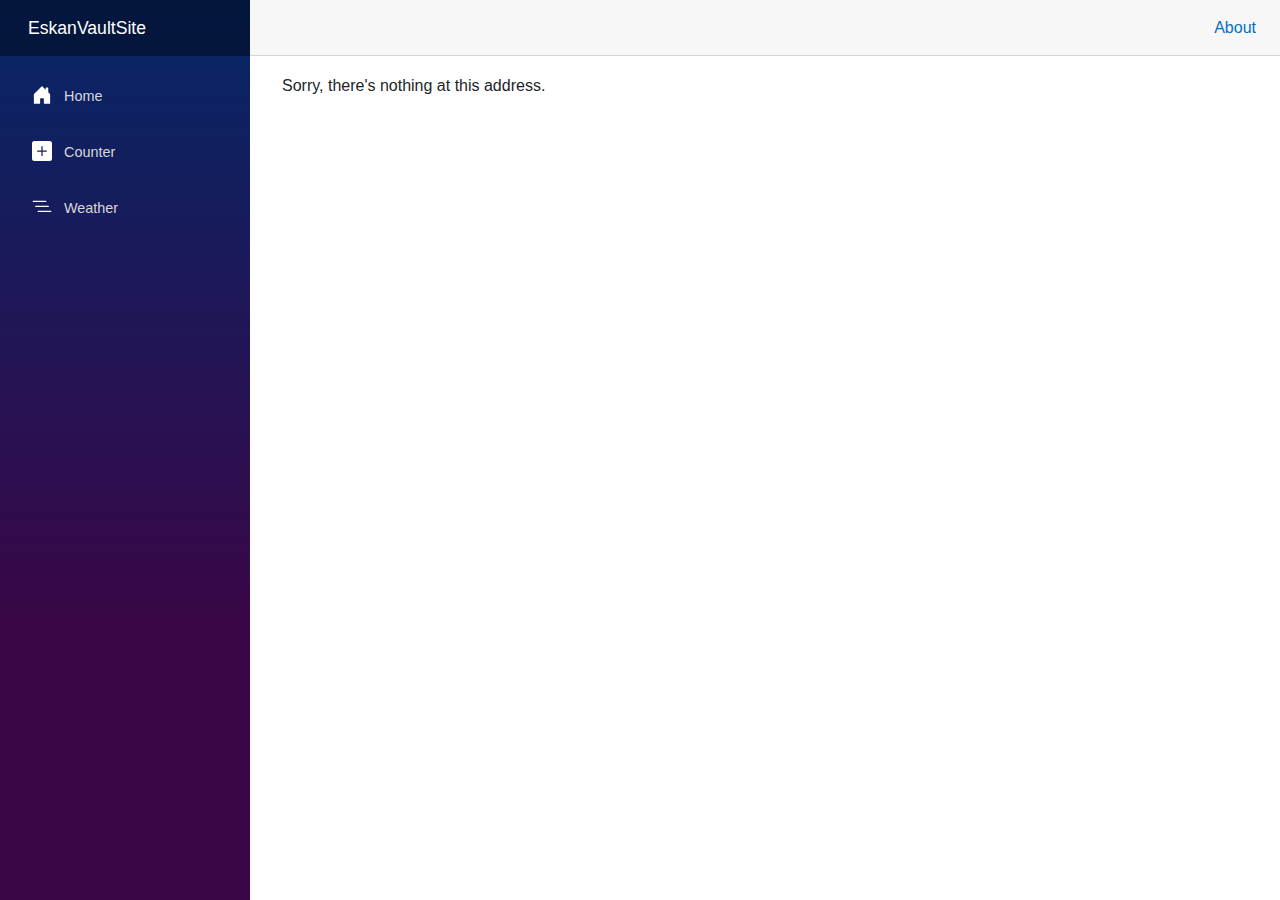
==== index.html @ ffdc4116 "publish" ====
<!DOCTYPE html>
<html lang="en">

<head>
    <meta charset="utf-8" />
    <meta name="viewport" content="width=device-width, initial-scale=1.0" />
    <title>EskanVaultSite</title>
    <base href="/" />
    <link rel="stylesheet" href="css/bootstrap/bootstrap.min.css" />
    <link rel="stylesheet" href="css/app.css" />
    <link rel="icon" type="image/png" href="favicon.png" />
    <link href="EskanVaultSite.styles.css" rel="stylesheet" />
</head>

<body>
    <div id="app">
        <svg class="loading-progress">
            <circle r="40%" cx="50%" cy="50%" />
            <circle r="40%" cx="50%" cy="50%" />
        </svg>
        <div class="loading-progress-text"></div>
    </div>

    <div id="blazor-error-ui">
        An unhandled error has occurred.
        <a href="" class="reload">Reload</a>
        <a class="dismiss">🗙</a>
    </div>
    <script src="_framework/blazor.webassembly.js"></script>
</body>

</html>
---- css/app.css ----
html, body {
    font-family: 'Helvetica Neue', Helvetica, Arial, sans-serif;
}

h1:focus {
    outline: none;
}

a, .btn-link {
    color: #0071c1;
}

.btn-primary {
    color: #fff;
    background-color: #1b6ec2;
    border-color: #1861ac;
}

.btn:focus, .btn:active:focus, .btn-link.nav-link:focus, .form-control:focus, .form-check-input:focus {
  box-shadow: 0 0 0 0.1rem white, 0 0 0 0.25rem #258cfb;
}

.content {
    padding-top: 1.1rem;
}

.valid.modified:not([type=checkbox]) {
    outline: 1px solid #26b050;
}

.invalid {
    outline: 1px solid red;
}

.validation-message {
    color: red;
}

#blazor-error-ui {
    background: lightyellow;
    bottom: 0;
    box-shadow: 0 -1px 2px rgba(0, 0, 0, 0.2);
    display: none;
    left: 0;
    padding: 0.6rem 1.25rem 0.7rem 1.25rem;
    position: fixed;
    width: 100%;
    z-index: 1000;
}

    #blazor-error-ui .dismiss {
        cursor: pointer;
        position: absolute;
        right: 0.75rem;
        top: 0.5rem;
    }

.blazor-error-boundary {
    background: url([data-uri]) no-repeat 1rem/1.8rem, #b32121;
    padding: 1rem 1rem 1rem 3.7rem;
    color: white;
}

    .blazor-error-boundary::after {
        content: "An error has occurred."
    }

.loading-progress {
    position: relative;
    display: block;
    width: 8rem;
    height: 8rem;
    margin: 20vh auto 1rem auto;
}

    .loading-progress circle {
        fill: none;
        stroke: #e0e0e0;
        stroke-width: 0.6rem;
        transform-origin: 50% 50%;
        transform: rotate(-90deg);
    }

        .loading-progress circle:last-child {
            stroke: #1b6ec2;
            stroke-dasharray: calc(3.141 * var(--blazor-load-percentage, 0%) * 0.8), 500%;
            transition: stroke-dasharray 0.05s ease-in-out;
        }

.loading-progress-text {
    position: absolute;
    text-align: center;
    font-weight: bold;
    inset: calc(20vh + 3.25rem) 0 auto 0.2rem;
}

    .loading-progress-text:after {
        content: var(--blazor-load-percentage-text, "Loading");
    }

code {
    color: #c02d76;
}
---- EskanVaultSite.styles.css ----
/* /Layout/MainLayout.razor.rz.scp.css */
.page[b-duek0vvq0p] {
    position: relative;
    display: flex;
    flex-direction: column;
}

main[b-duek0vvq0p] {
    flex: 1;
}

.sidebar[b-duek0vvq0p] {
    background-image: linear-gradient(180deg, rgb(5, 39, 103) 0%, #3a0647 70%);
}

.top-row[b-duek0vvq0p] {
    background-color: #f7f7f7;
    border-bottom: 1px solid #d6d5d5;
    justify-content: flex-end;
    height: 3.5rem;
    display: flex;
    align-items: center;
}

    .top-row[b-duek0vvq0p]  a, .top-row[b-duek0vvq0p]  .btn-link {
        white-space: nowrap;
        margin-left: 1.5rem;
        text-decoration: none;
    }

    .top-row[b-duek0vvq0p]  a:hover, .top-row[b-duek0vvq0p]  .btn-link:hover {
        text-decoration: underline;
    }

    .top-row[b-duek0vvq0p]  a:first-child {
        overflow: hidden;
        text-overflow: ellipsis;
    }

@media (max-width: 640.98px) {
    .top-row[b-duek0vvq0p] {
        justify-content: space-between;
    }

    .top-row[b-duek0vvq0p]  a, .top-row[b-duek0vvq0p]  .btn-link {
        margin-left: 0;
    }
}

@media (min-width: 641px) {
    .page[b-duek0vvq0p] {
        flex-direction: row;
    }

    .sidebar[b-duek0vvq0p] {
        width: 250px;
        height: 100vh;
        position: sticky;
        top: 0;
    }

    .top-row[b-duek0vvq0p] {
        position: sticky;
        top: 0;
        z-index: 1;
    }

    .top-row.auth[b-duek0vvq0p]  a:first-child {
        flex: 1;
        text-align: right;
        width: 0;
    }

    .top-row[b-duek0vvq0p], article[b-duek0vvq0p] {
        padding-left: 2rem !important;
        padding-right: 1.5rem !important;
    }
}
/* /Layout/NavMenu.razor.rz.scp.css */
.navbar-toggler[b-ntxl0ny0u1] {
    background-color: rgba(255, 255, 255, 0.1);
}

.top-row[b-ntxl0ny0u1] {
    height: 3.5rem;
    background-color: rgba(0,0,0,0.4);
}

.navbar-brand[b-ntxl0ny0u1] {
    font-size: 1.1rem;
}

.bi[b-ntxl0ny0u1] {
    display: inline-block;
    position: relative;
    width: 1.25rem;
    height: 1.25rem;
    margin-right: 0.75rem;
    top: -1px;
    background-size: cover;
}

.bi-house-door-fill-nav-menu[b-ntxl0ny0u1] {
    background-image: url("data:image/svg+xml,%3Csvg xmlns='http://www.w3.org/2000/svg' width='16' height='16' fill='white' class='bi bi-house-door-fill' viewBox='0 0 16 16'%3E%3Cpath d='M6.5 14.5v-3.505c0-.245.25-.495.5-.495h2c.25 0 .5.25.5.5v3.5a.5.5 0 0 0 .5.5h4a.5.5 0 0 0 .5-.5v-7a.5.5 0 0 0-.146-.354L13 5.793V2.5a.5.5 0 0 0-.5-.5h-1a.5.5 0 0 0-.5.5v1.293L8.354 1.146a.5.5 0 0 0-.708 0l-6 6A.5.5 0 0 0 1.5 7.5v7a.5.5 0 0 0 .5.5h4a.5.5 0 0 0 .5-.5Z'/%3E%3C/svg%3E");
}

.bi-plus-square-fill-nav-menu[b-ntxl0ny0u1] {
    background-image: url("data:image/svg+xml,%3Csvg xmlns='http://www.w3.org/2000/svg' width='16' height='16' fill='white' class='bi bi-plus-square-fill' viewBox='0 0 16 16'%3E%3Cpath d='M2 0a2 2 0 0 0-2 2v12a2 2 0 0 0 2 2h12a2 2 0 0 0 2-2V2a2 2 0 0 0-2-2H2zm6.5 4.5v3h3a.5.5 0 0 1 0 1h-3v3a.5.5 0 0 1-1 0v-3h-3a.5.5 0 0 1 0-1h3v-3a.5.5 0 0 1 1 0z'/%3E%3C/svg%3E");
}

.bi-list-nested-nav-menu[b-ntxl0ny0u1] {
    background-image: url("data:image/svg+xml,%3Csvg xmlns='http://www.w3.org/2000/svg' width='16' height='16' fill='white' class='bi bi-list-nested' viewBox='0 0 16 16'%3E%3Cpath fill-rule='evenodd' d='M4.5 11.5A.5.5 0 0 1 5 11h10a.5.5 0 0 1 0 1H5a.5.5 0 0 1-.5-.5zm-2-4A.5.5 0 0 1 3 7h10a.5.5 0 0 1 0 1H3a.5.5 0 0 1-.5-.5zm-2-4A.5.5 0 0 1 1 3h10a.5.5 0 0 1 0 1H1a.5.5 0 0 1-.5-.5z'/%3E%3C/svg%3E");
}

.nav-item[b-ntxl0ny0u1] {
    font-size: 0.9rem;
    padding-bottom: 0.5rem;
}

    .nav-item:first-of-type[b-ntxl0ny0u1] {
        padding-top: 1rem;
    }

    .nav-item:last-of-type[b-ntxl0ny0u1] {
        padding-bottom: 1rem;
    }

    .nav-item[b-ntxl0ny0u1]  a {
        color: #d7d7d7;
        border-radius: 4px;
        height: 3rem;
        display: flex;
        align-items: center;
        line-height: 3rem;
    }

.nav-item[b-ntxl0ny0u1]  a.active {
    background-color: rgba(255,255,255,0.37);
    color: white;
}

.nav-item[b-ntxl0ny0u1]  a:hover {
    background-color: rgba(255,255,255,0.1);
    color: white;
}

@media (min-width: 641px) {
    .navbar-toggler[b-ntxl0ny0u1] {
        display: none;
    }

    .collapse[b-ntxl0ny0u1] {
        /* Never collapse the sidebar for wide screens */
        display: block;
    }
    
    .nav-scrollable[b-ntxl0ny0u1] {
        /* Allow sidebar to scroll for tall menus */
        height: calc(100vh - 3.5rem);
        overflow-y: auto;
    }
}
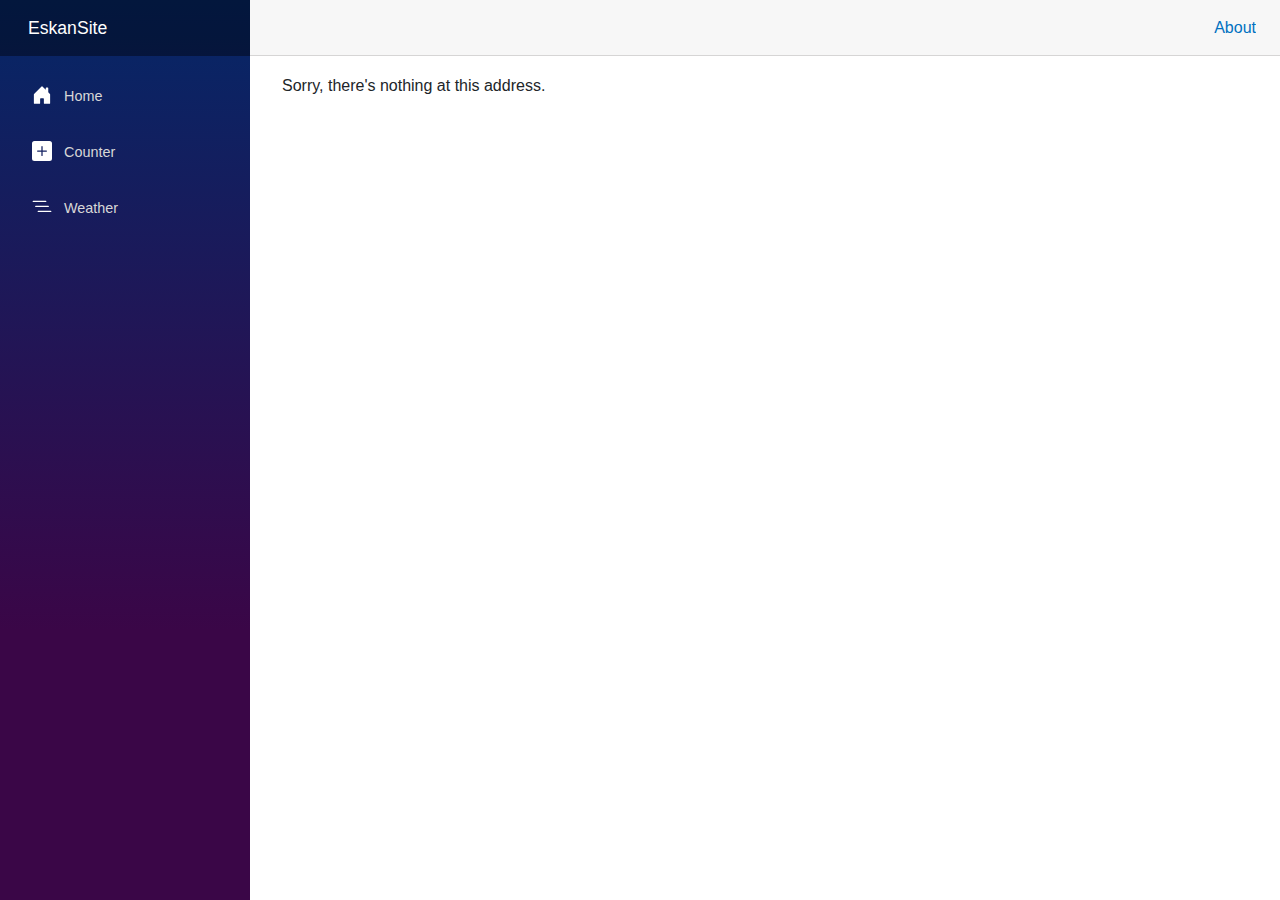
==== commit 85ff0a8f: "boh" ====
--- a/index.html
+++ b/index.html
@@ -4,12 +4,12 @@
 <head>
     <meta charset="utf-8" />
     <meta name="viewport" content="width=device-width, initial-scale=1.0" />
-    <title>EskanVaultSite</title>
+    <title>EskanSite</title>
     <base href="/" />
     <link rel="stylesheet" href="css/bootstrap/bootstrap.min.css" />
     <link rel="stylesheet" href="css/app.css" />
     <link rel="icon" type="image/png" href="favicon.png" />
-    <link href="EskanVaultSite.styles.css" rel="stylesheet" />
+    <link href="EskanSite.styles.css" rel="stylesheet" />
 </head>
 
 <body>
--- a/EskanSite.styles.css
+++ b/EskanSite.styles.css
@@ -0,0 +1,162 @@
+/* /Layout/MainLayout.razor.rz.scp.css */
+.page[b-rrelkp8m64] {
+    position: relative;
+    display: flex;
+    flex-direction: column;
+}
+
+main[b-rrelkp8m64] {
+    flex: 1;
+}
+
+.sidebar[b-rrelkp8m64] {
+    background-image: linear-gradient(180deg, rgb(5, 39, 103) 0%, #3a0647 70%);
+}
+
+.top-row[b-rrelkp8m64] {
+    background-color: #f7f7f7;
+    border-bottom: 1px solid #d6d5d5;
+    justify-content: flex-end;
+    height: 3.5rem;
+    display: flex;
+    align-items: center;
+}
+
+    .top-row[b-rrelkp8m64]  a, .top-row[b-rrelkp8m64]  .btn-link {
+        white-space: nowrap;
+        margin-left: 1.5rem;
+        text-decoration: none;
+    }
+
+    .top-row[b-rrelkp8m64]  a:hover, .top-row[b-rrelkp8m64]  .btn-link:hover {
+        text-decoration: underline;
+    }
+
+    .top-row[b-rrelkp8m64]  a:first-child {
+        overflow: hidden;
+        text-overflow: ellipsis;
+    }
+
+@media (max-width: 640.98px) {
+    .top-row[b-rrelkp8m64] {
+        justify-content: space-between;
+    }
+
+    .top-row[b-rrelkp8m64]  a, .top-row[b-rrelkp8m64]  .btn-link {
+        margin-left: 0;
+    }
+}
+
+@media (min-width: 641px) {
+    .page[b-rrelkp8m64] {
+        flex-direction: row;
+    }
+
+    .sidebar[b-rrelkp8m64] {
+        width: 250px;
+        height: 100vh;
+        position: sticky;
+        top: 0;
+    }
+
+    .top-row[b-rrelkp8m64] {
+        position: sticky;
+        top: 0;
+        z-index: 1;
+    }
+
+    .top-row.auth[b-rrelkp8m64]  a:first-child {
+        flex: 1;
+        text-align: right;
+        width: 0;
+    }
+
+    .top-row[b-rrelkp8m64], article[b-rrelkp8m64] {
+        padding-left: 2rem !important;
+        padding-right: 1.5rem !important;
+    }
+}
+/* /Layout/NavMenu.razor.rz.scp.css */
+.navbar-toggler[b-gon7rk78cy] {
+    background-color: rgba(255, 255, 255, 0.1);
+}
+
+.top-row[b-gon7rk78cy] {
+    height: 3.5rem;
+    background-color: rgba(0,0,0,0.4);
+}
+
+.navbar-brand[b-gon7rk78cy] {
+    font-size: 1.1rem;
+}
+
+.bi[b-gon7rk78cy] {
+    display: inline-block;
+    position: relative;
+    width: 1.25rem;
+    height: 1.25rem;
+    margin-right: 0.75rem;
+    top: -1px;
+    background-size: cover;
+}
+
+.bi-house-door-fill-nav-menu[b-gon7rk78cy] {
+    background-image: url("data:image/svg+xml,%3Csvg xmlns='http://www.w3.org/2000/svg' width='16' height='16' fill='white' class='bi bi-house-door-fill' viewBox='0 0 16 16'%3E%3Cpath d='M6.5 14.5v-3.505c0-.245.25-.495.5-.495h2c.25 0 .5.25.5.5v3.5a.5.5 0 0 0 .5.5h4a.5.5 0 0 0 .5-.5v-7a.5.5 0 0 0-.146-.354L13 5.793V2.5a.5.5 0 0 0-.5-.5h-1a.5.5 0 0 0-.5.5v1.293L8.354 1.146a.5.5 0 0 0-.708 0l-6 6A.5.5 0 0 0 1.5 7.5v7a.5.5 0 0 0 .5.5h4a.5.5 0 0 0 .5-.5Z'/%3E%3C/svg%3E");
+}
+
+.bi-plus-square-fill-nav-menu[b-gon7rk78cy] {
+    background-image: url("data:image/svg+xml,%3Csvg xmlns='http://www.w3.org/2000/svg' width='16' height='16' fill='white' class='bi bi-plus-square-fill' viewBox='0 0 16 16'%3E%3Cpath d='M2 0a2 2 0 0 0-2 2v12a2 2 0 0 0 2 2h12a2 2 0 0 0 2-2V2a2 2 0 0 0-2-2H2zm6.5 4.5v3h3a.5.5 0 0 1 0 1h-3v3a.5.5 0 0 1-1 0v-3h-3a.5.5 0 0 1 0-1h3v-3a.5.5 0 0 1 1 0z'/%3E%3C/svg%3E");
+}
+
+.bi-list-nested-nav-menu[b-gon7rk78cy] {
+    background-image: url("data:image/svg+xml,%3Csvg xmlns='http://www.w3.org/2000/svg' width='16' height='16' fill='white' class='bi bi-list-nested' viewBox='0 0 16 16'%3E%3Cpath fill-rule='evenodd' d='M4.5 11.5A.5.5 0 0 1 5 11h10a.5.5 0 0 1 0 1H5a.5.5 0 0 1-.5-.5zm-2-4A.5.5 0 0 1 3 7h10a.5.5 0 0 1 0 1H3a.5.5 0 0 1-.5-.5zm-2-4A.5.5 0 0 1 1 3h10a.5.5 0 0 1 0 1H1a.5.5 0 0 1-.5-.5z'/%3E%3C/svg%3E");
+}
+
+.nav-item[b-gon7rk78cy] {
+    font-size: 0.9rem;
+    padding-bottom: 0.5rem;
+}
+
+    .nav-item:first-of-type[b-gon7rk78cy] {
+        padding-top: 1rem;
+    }
+
+    .nav-item:last-of-type[b-gon7rk78cy] {
+        padding-bottom: 1rem;
+    }
+
+    .nav-item[b-gon7rk78cy]  a {
+        color: #d7d7d7;
+        border-radius: 4px;
+        height: 3rem;
+        display: flex;
+        align-items: center;
+        line-height: 3rem;
+    }
+
+.nav-item[b-gon7rk78cy]  a.active {
+    background-color: rgba(255,255,255,0.37);
+    color: white;
+}
+
+.nav-item[b-gon7rk78cy]  a:hover {
+    background-color: rgba(255,255,255,0.1);
+    color: white;
+}
+
+@media (min-width: 641px) {
+    .navbar-toggler[b-gon7rk78cy] {
+        display: none;
+    }
+
+    .collapse[b-gon7rk78cy] {
+        /* Never collapse the sidebar for wide screens */
+        display: block;
+    }
+    
+    .nav-scrollable[b-gon7rk78cy] {
+        /* Allow sidebar to scroll for tall menus */
+        height: calc(100vh - 3.5rem);
+        overflow-y: auto;
+    }
+}
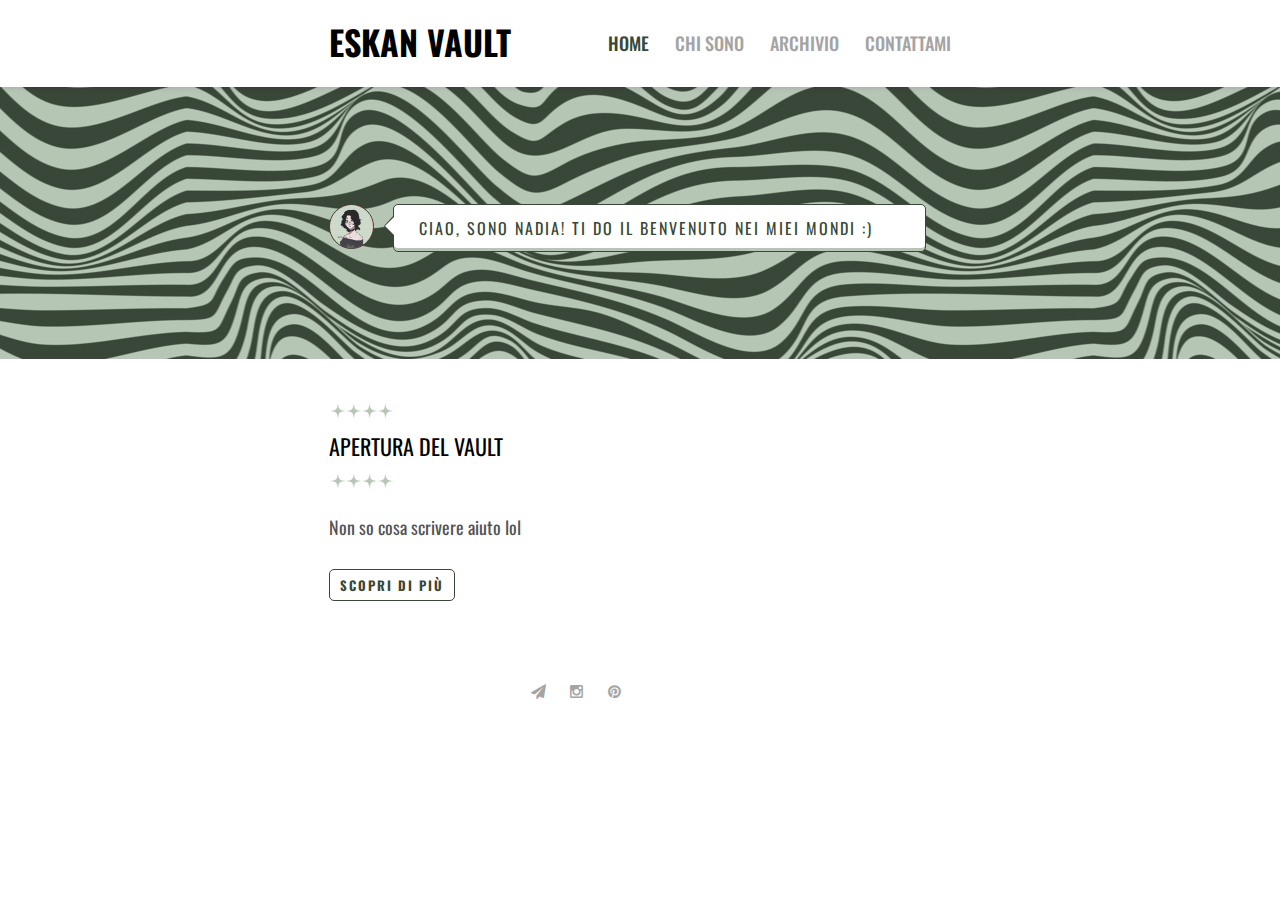
==== commit 5f1a05fa: "template" ====
--- a/index.html
+++ b/index.html
@@ -1,32 +1,169 @@
 <!DOCTYPE html>
-<html lang="en">
+<html>
+<head>
+  <title>ESKAN VAULT</title>
+  <meta charset="utf-8" />
+  <meta name="viewport" content="width=device-width, initial-scale=1">
+  <!--<meta name="description" content="Saturn is free PSD &amp; HTML template by @flamekaizar">
+  <meta name="author" content="Afnizar Nur Ghifari">-->
+  <meta name="viewport" content="width=device-width, initial-scale=1" />
+  <!--<link rel="stylesheet" href="css/kube.min.css" />
+  <link rel="stylesheet" href="css/font-awesome.min.css" />
+  <link rel="stylesheet" href="css/custom.min.css" />-->
+  <link rel="stylesheet" href="css/kube.css" />
+  <link rel="stylesheet" href="css/font-awesome.min.css" />
+  <link rel="stylesheet" href="css/custom.css" />
+  <link rel="shortcut icon" href="img/favicon.png" />
+  <link href="http://fonts.googleapis.com/css?family=Lato:400,700" rel="stylesheet" type="text/css">
+  <link href="http://fonts.googleapis.com/css?family=Open+Sans:400,700" rel="stylesheet" type="text/css">
+  <link href="https://fonts.googleapis.com/css?family=Oswald:wght@200..700&display=swap" rel="stylesheet">
+</head>
+<body>
+  <!-- Navigation -->
+  <div class="main-nav">
+    <div class="container">
+      <header class="group top-nav">
+        <nav class="navbar logo-w navbar-left">
+          <a class="logo" href="index.html">ESKAN VAULT</a>
+        </nav>
+        <div class="navigation-toggle" data-tools="navigation-toggle" data-target="#navbar-1">
+          <span class="logo">Eskan Vault</span>
+        </div>
+        <nav id="navbar-1" class="navbar item-nav navbar-right">
+          <ul>
+            <li class="active"><a href="index.html">Home</a></li>
+            <li><a href="/ChiSono">Chi sono</a></li>
+            <li><a href="#">Archivio</a></li>
+            <li><a href="#">Contattami</a></li>
+          </ul>
+        </nav>
+      </header>
+    </div>
+  </div>
 
-<head>
-    <meta charset="utf-8" />
-    <meta name="viewport" content="width=device-width, initial-scale=1.0" />
-    <title>EskanSite</title>
-    <base href="/" />
-    <link rel="stylesheet" href="css/bootstrap/bootstrap.min.css" />
-    <link rel="stylesheet" href="css/app.css" />
-    <link rel="icon" type="image/png" href="favicon.png" />
-    <link href="EskanSite.styles.css" rel="stylesheet" />
-</head>
+  <!-- Introduction -->
+  <div class="intro">
+    <div class="container">
+      <div class="units-row">
+        <div class="unit-10">
+          <img class="img-intro" src="img/avatar.png" alt="">
+        </div>
+        <div class="unit-90">
+          <p class="p-intro">Ciao, sono Nadia! Ti do il benvenuto nei miei mondi :)</p>
+        </div>
+      </div>
+    </div>
+  </div>
 
-<body>
-    <div id="app">
-        <svg class="loading-progress">
-            <circle r="40%" cx="50%" cy="50%" />
-            <circle r="40%" cx="50%" cy="50%" />
-        </svg>
-        <div class="loading-progress-text"></div>
+  <!-- Content -->
+  <div class="content">
+    <div class="container">
+      <!-- Post -->
+      <div class="post">
+        <!-- Heading -->
+        <a href="#"><h1>Apertura del vault</h1></a>
+        <!--<hr>-->
+        <div class="in-content">
+          <p>
+            Non so cosa scrivere aiuto lol
+          </p>
+          <a class="read-more" href="#">Scopri di più</a>
+        </div>
+        <!--<div class="foot-post">
+          <div class="units-row">
+            <div class="unit-100">
+              <strong>Tags:</strong>
+              <a href="#">Galaxy</a>,
+              <a href="#">Human</a>,
+              <a href="#">World</a>,
+            </div>
+            <div class="unit-100">
+              <strong>COMMENTS:</strong>
+              <a href="#">3</a>
+            </div>
+          </div>
+        </div>-->
+      </div>
+      <!-- /post -->
+      <!-- Post -->
+      <!--<div class="post">-->
+        <!-- Heading -->
+        <!--<a href="#"><h1>The moon will pass above or below Saturn in the sky</h1></a>
+        <hr>
+        <div class="in-content">
+          <img class="right" src="img/post-img.jpg" alt="">
+          <p>
+            Saturn has a prominent ring system that consists of nine continuous main rings and three discontinuous arcs, composed mostly afn of ice particles with a smaller amount of rocky debris and dust.
+          </p>
+        </div>
+        <div class="foot-post">
+          <div class="units-row">
+            <div class="unit-100">
+              <strong>Tags:</strong>
+              <a href="#">Saturn</a>,
+              <a href="#">Sky</a>,
+              <a href="#">Moon</a>,
+            </div>
+            <div class="unit-100">
+              <strong>COMMENTS:</strong>
+              <a href="#">3</a>
+            </div>
+          </div>
+        </div>
+      </div>-->
+      <!-- /post -->
+      <!-- Post -->
+      <!--<div class="post">-->
+        <!-- Heading -->
+        <!--<a href="#"><h1>Moon’s orbit around the Earth </h1></a>
+        <hr>
+        <div class="in-content">
+          <p>
+            Tilted to the orbit of the Earth around the Sun – and so most of the time, the moon will pass above or below Saturn in the sky, and no occultation will occur. It is only when Saturn lies near the point that the moon’s orbit crosses the “plane of the ecliptic” that occultations can happen.
+          </p>
+          <a class="read-more" href="#">Read more</a>
+        </div>
+        <div class="foot-post">
+          <div class="units-row">
+            <div class="unit-100">
+              <strong>Tags:</strong>
+              <a href="#">Moon</a>,
+              <a href="#">Orbit</a>,
+              <a href="#">Earth</a>,
+            </div>
+            <div class="unit-100">
+              <strong>COMMENTS:</strong>
+              <a href="#">221</a>
+            </div>
+          </div>
+        </div>
+      </div>-->
+      <!-- /post -->
     </div>
+  </div>
 
-    <div id="blazor-error-ui">
-        An unhandled error has occurred.
-        <a href="" class="reload">Reload</a>
-        <a class="dismiss">🗙</a>
+  <footer>
+    <div class="container">
+      <div class="units-row">
+        <!--<div class="unit-50">
+          <button class="btn btn-black"><i class="fa fa-arrow-left"></i> PREVIOUS</button>
+        </div>-->
+        <div class="unit-50">
+          <ul class="social list-flat right">
+            <li><a href="mailto:nadia.eskan@proton.me"><i class="fa fa-send"></i></a></li>
+            <li><a href="https://www.instagram.com/nadia.eskan/"><i class="fa fa-instagram"></i></a></li>
+            <li><a href="https://pin.it/1tAeePvcc"><i class="fa fa-pinterest"></i></a></li>
+          </ul>
+        </div>
+      </div>
+      <!--<p class="text-centered foot-cp">
+        <a href="#">handcrafted by @flamekaizar</a>
+      </p>-->
     </div>
-    <script src="_framework/blazor.webassembly.js"></script>
+  </footer>
+
+  <!-- Javascript -->
+  <script src="js/jquery.min.js"></script>
+  <script src="js/kube.min.js"></script>
 </body>
-
-</html>
+</html>--- a/css/kube.min.css
+++ b/css/kube.min.css
@@ -0,0 +1 @@
+*,*:before,*:after{-webkit-box-sizing:border-box;-moz-box-sizing:border-box;box-sizing:border-box}html{font-family:sans-serif;-ms-text-size-adjust:100%;-webkit-text-size-adjust:100%}html,body,div,span,object,iframe,p,blockquote,pre,a,abbr,acronym,address,big,cite,code,del,dfn,em,img,ins,kbd,q,s,samp,small,strike,strong,sub,sup,tt,var,b,u,i,center,dl,dt,dd,ol,ul,li,fieldset,form,label,legend,table,caption,tbody,tfoot,thead,tr,th,td,article,aside,canvas,details,embed,figure,figcaption,footer,header,hgroup,menu,nav,output,ruby,section,summary,time,mark,audio,video,h1,h2,h3,h4,h5,h6{margin:0;padding:0;border:0;outline:0;font-size:100%;vertical-align:baseline;background:transparent}a:active,a:hover{outline:0}article,aside,details,figcaption,figure,footer,header,hgroup,main,nav,section,embed,object,iframe,audio,video,canvas,progress,meter,output,textarea{display:block}audio:not([controls]){display:none;height:0}blockquote,q{quotes:none}blockquote p:before,blockquote p:after,q:before,q:after{content:'';content:none}table{border-collapse:collapse;border-spacing:0}caption,th,td{text-align:left;vertical-align:top}thead th,thead td{font-weight:bold;vertical-align:bottom}a img,th img,td img{vertical-align:top}button,input,select,textarea{margin:0}textarea{overflow:auto;vertical-align:top;resize:vertical}button{width:auto;overflow:visible}input[type="reset"],input[type="submit"],input[type="file"],input[type="radio"],input[type="checkbox"],select,button{cursor:pointer}input[type="radio"],input[type="checkbox"]{font-size:110%;position:relative;top:-1px;margin-right:3px}input[type="search"]{-webkit-appearance:textfield}input[type="search"]::-webkit-search-decoration,input[type="search"]::-webkit-search-cancel-button{-webkit-appearance:none}hr{display:block;height:1px;border:0;border-top:1px solid #ddd}img,video,audio,embed,object{max-width:100%}img,video,embed,object{height:auto}embed,object{height:100%}img{vertical-align:middle;-ms-interpolation-mode:bicubic}body{font-family:"Helvetica Neue",Helvetica,Tahoma,sans-serif;font-size:.9375em;line-height:1.65em;background:#fff;color:#222}a{color:#134da5}a:focus,a:hover{color:#de2c3b}h1,h2,h3,h4,h5,h6,.h1,.h2,.h3,.h4,.h5,.h6{font-family:"Helvetica Neue",Helvetica,Tahoma,sans-serif;font-weight:bold;color:#000;text-rendering:optimizeLegibility;margin:0 0 .5em 0}h1,.h1,h2,.h2{line-height:1.1}h3,.h3,h4,.h4{line-height:1.3}h1,.h1{font-size:2.25em}h2,.h2{font-size:1.5em;margin-bottom:.7em}h3,.h3{font-size:1.3125em}h4,.h4{font-size:1.125em}h5,.h5{font-size:1em}h6,.h6{font-size:.75em;text-transform:uppercase}.lead{font-size:1.3125em;line-height:1.5;margin-bottom:1.0999999999999999em}p,ul,ol,dl,dd,dt,blockquote,td,th{line-height:1.65em}ul,ol,ul ul,ol ol,ul ol,ol ul{margin:0 0 0 3.3em}ul li,ol li{text-align:left}ol ol li{list-style-type:lower-alpha}ol ol ol li{list-style-type:lower-roman}p,ul,ol,dl,blockquote,hr,pre,table,form,fieldset,figure,address{margin-bottom:1.65em}blockquote{position:relative;font-style:italic;font-size:1.125em;margin-left:2.4749999999999996em;padding-left:1.65em;border-left:2px solid #ddd}blockquote p{margin-bottom:.5em}blockquote small,cite{color:rgba(0,0,0,0.4);font-style:italic}small,blockquote cite{font-size:12.75px;line-height:1}address{font-style:normal}dl dt{font-weight:bold}dd{margin-left:1.65em}s,del{text-decoration:line-through}abbr[title],dfn[title]{border-bottom:1px dotted #0f0f0f;cursor:help}strong,b{font-weight:bold}em,i{font-style:italic}sub,sup{font-size:11.25px;line-height:0;position:relative}sup{top:-0.5em}sub{bottom:-0.25em}figcaption{margin:.3em 0;font-size:12.75px;font-style:italic}ins,u{text-decoration:underline}mark{background-color:#ffc800;color:#0f0f0f;text-decoration:none}pre,code,kbd,samp,var,output{font-size:90%;font-style:normal;font-family:Menlo,Monaco,Consolas,"Courier New",monospace}pre{margin-top:1.65em;font-size:100%;line-height:1.5;color:#222;overflow:auto}code,samp,kbd{padding:3px 6px 2px 6px;display:inline-block;line-height:1;border-radius:2px}code{background:#f4f4f4;border:1px solid #d4d4d4}pre code{font-size:100%;border:0;padding:0;background:0;line-height:1.65em}var{color:rgba(0,0,0,0.5)}samp{background:#d3e3fb;border:1px solid #b2cef8}kbd{background:#0f0f0f;color:rgba(255,255,255,0.85);white-space:nowrap}button:active,button:focus{outline:0}textarea,select{font-family:"Helvetica Neue",Helvetica,Tahoma,sans-serif;font-size:1em;box-shadow:none}textarea,select[multiple],select[multiple="multiple"]{padding:.3em .35em;line-height:1.35em;width:100%}input[type="text"],input[type="password"],input[type="email"],input[type="url"],input[type="phone"],input[type="tel"],input[type="number"],input[type="datetime"],input[type="date"],input[type="month"],input[type="color"],input[type="time"],input[type="search"],input[type="datetime-local"]{font-family:"Helvetica Neue",Helvetica,Tahoma,sans-serif;font-size:1em;box-shadow:none;padding:.3em .35em;line-height:1.65em;border-radius:0;outline:0}select[multiple],select[multiple="multiple"],textarea,input[type="text"],input[type="password"],input[type="email"],input[type="url"],input[type="phone"],input[type="tel"],input[type="number"],input[type="datetime"],input[type="date"],input[type="month"],input[type="color"],input[type="time"],input[type="search"],input[type="datetime-local"]{background:#fff;border:1px solid #ccc;position:relative;z-index:2;-webkit-appearance:none}textarea[disabled],input[type="text"][disabled],input[type="password"][disabled],input[type="email"][disabled],input[type="url"][disabled],input[type="phone"][disabled],input[type="tel"][disabled],input[type="number"][disabled],input[type="datetime"][disabled],input[type="date"][disabled],input[type="month"][disabled],input[type="color"][disabled],input[type="time"][disabled],input[type="search"][disabled],input[type="datetime-local"][disabled]{resize:none;color:rgba(0,0,0,0.5)}select[disabled],input[type="checkbox"][disabled],input[type="radio"][disabled]{cursor:default}input::-moz-focus-inner,button::-moz-focus-inner{border:0;padding:0}input[type="range"]{position:relative;top:3px}select{margin-bottom:0!important}fieldset{padding:1.65em;margin-bottom:1.65em;border:1px solid #ccc}fieldset *:last-child{margin-bottom:0!important}legend{font-weight:bold;padding:0 1em;margin-left:-1em}table{max-width:100%;width:100%;empty-cells:show}table caption{text-transform:uppercase;padding:0 1.0999999999999999em;color:rgba(0,0,0,0.4);font-size:12.75px}table th,table td{border-bottom:1px solid #eee;padding:.825em 1.0999999999999999em}table tfoot th,table tfoot td{color:rgba(0,0,0,0.4)}.units-container:after,.units-row:after{content:"";display:table;clear:both}.units-container:after,.units-row:after{content:"";display:table;clear:both}.units-container{padding-top:1px;margin-top:-1px}.units-row{margin-bottom:1.65em}.width-100,.unit-100{width:100%}.width-90,.unit-90{width:90%}.width-80,.unit-80{width:80%}.width-75,.unit-75{width:75%}.width-70,.unit-70{width:70%}.width-66,.unit-66{width:66.6%}.width-65,.unit-65{width:65%}.width-60,.unit-60{width:60%}.width-50,.unit-50{width:50%}.width-40,.unit-40{width:40%}.width-35,.unit-35{width:35%}.width-33,.unit-33{width:33.3%}.width-30,.unit-30{width:30%}.width-25,.unit-25{width:25%}.width-20,.unit-20{width:20%}.width-10,.unit-10{width:10%}.units-row .unit-90,.units-row .unit-80,.units-row .unit-75,.units-row .unit-70,.units-row .unit-66,.units-row .unit-65,.units-row .unit-60,.units-row .unit-50,.units-row .unit-40,.units-row .unit-35,.units-row .unit-33,.units-row .unit-30,.units-row .unit-25,.units-row .unit-20,.units-row .unit-10{float:left;margin-left:3%}.units-row .unit-90:first-child,.units-row .unit-80:first-child,.units-row .unit-75:first-child,.units-row .unit-70:first-child,.units-row .unit-66:first-child,.units-row .unit-65:first-child,.units-row .unit-60:first-child,.units-row .unit-50:first-child,.units-row .unit-40:first-child,.units-row .unit-35:first-child,.units-row .unit-33:first-child,.units-row .unit-30:first-child,.units-row .unit-25:first-child,.units-row .unit-20:first-child,.units-row .unit-10:first-child{margin-left:0}.units-row .unit-90{width:89.7%}.units-row .unit-80{width:79.4%}.units-row .unit-75{width:74.25%}.units-row .unit-70{width:69.1%}.units-row .unit-66{width:65.66666666666666%}.units-row .unit-65{width:65.66666666666666%}.units-row .unit-60{width:58.800000000000004%}.units-row .unit-50{width:48.5%}.units-row .unit-40{width:38.2%}.units-row .unit-35{width:31.333333333333332%}.units-row .unit-33{width:31.333333333333332%}.units-row .unit-30{width:27.9%}.units-row .unit-25{width:22.75%}.units-row .unit-20{width:17.6%}.units-row .unit-10{width:7.3%}.unit-push-90,.unit-push-80,.unit-push-75,.unit-push-70,.unit-push-66,.unit-push-65,.unit-push-60,.unit-push-50,.unit-push-40,.unit-push-35,.unit-push-33,.unit-push-30,.unit-push-25,.unit-push-20,.unit-push-10{position:relative}.unit-push-90{left:92.7%}.unit-push-80{left:82.4%}.unit-push-75{left:77.25%}.unit-push-70{left:72.1%}.unit-push-66{left:68.66666666666666%}.unit-push-65{left:68.66666666666666%}.unit-push-60{left:61.800000000000004%}.unit-push-50{left:51.5%}.unit-push-40{left:41.2%}.unit-push-35{left:34.33333333333333%}.unit-push-33{left:34.33333333333333%}.unit-push-30{left:30.9%}.unit-push-25{left:25.75%}.unit-push-20{left:20.6%}.unit-push-10{left:10.3%}.units-row .unit-push-right{float:right}.units-row .unit-role-right{margin-left:3%;float:right}.units-row .unit-role-left{margin-left:0}.centered,.unit-centered{float:none!important;margin:0 auto!important}.unit-padding{padding:1.65em}.units-padding .unit-100,.units-padding .unit-90,.units-padding .unit-80,.units-padding .unit-75,.units-padding .unit-70,.units-padding .unit-66,.units-padding .unit-65,.units-padding .unit-60,.units-padding .unit-50,.units-padding .unit-40,.units-padding .unit-35,.units-padding .unit-33,.units-padding .unit-30,.units-padding .unit-25,.units-padding .unit-20,.units-padding .unit-10{padding:1.65em}.units-split .unit-90,.units-split .unit-80,.units-split .unit-75,.units-split .unit-70,.units-split .unit-66,.units-split .unit-65,.units-split .unit-60,.units-split .unit-50,.units-split .unit-40,.units-split .unit-35,.units-split .unit-33,.units-split .unit-30,.units-split .unit-25,.units-split .unit-20,.units-split .unit-10{margin-left:0}.units-split .unit-90{width:90%}.units-split .unit-80{width:80%}.units-split .unit-75{width:75%}.units-split .unit-70{width:70%}.units-split .unit-66{width:66.6%}.units-split .unit-65{width:65%}.units-split .unit-60{width:60%}.units-split .unit-50{width:50%}.units-split .unit-40{width:40%}.units-split .unit-35{width:35%}.units-split .unit-33{width:33.3%}.units-split .unit-30{width:30%}.units-split .unit-25{width:25%}.units-split .unit-20{width:20%}.units-split .unit-10{width:10%}.blocks-2,.blocks-3,.blocks-4,.blocks-5,.blocks-6{padding-left:0;list-style:none;margin-left:-3%}.blocks-2:after,.blocks-3:after,.blocks-4:after,.blocks-5:after,.blocks-6:after{content:"";display:table;clear:both}.blocks-2:after,.blocks-3:after,.blocks-4:after,.blocks-5:after,.blocks-6:after{content:"";display:table;clear:both}.blocks-2>li,.blocks-3>li,.blocks-4>li,.blocks-5>li,.blocks-6>li{height:auto;float:left;margin-bottom:1.65em;margin-left:3%}.blocks-2>li ul,.blocks-3>li ul,.blocks-4>li ul,.blocks-5>li ul,.blocks-6>li ul{list-style-type:disc}.blocks-2>li ul ul,.blocks-3>li ul ul,.blocks-4>li ul ul,.blocks-5>li ul ul,.blocks-6>li ul ul{list-style-type:circle}.blocks-2>li li,.blocks-3>li li,.blocks-4>li li,.blocks-5>li li,.blocks-6>li li{float:none;margin:0}.blocks-2>li{width:47%}.blocks-3>li{width:30.333333333333332%}.blocks-4>li{width:22%}.blocks-5>li{width:17%}.blocks-6>li{width:13.666666666666666%}.block-first{clear:both}table.table-bordered td,table.table-bordered th{border:1px solid #eee}table.table-simple td,table.table-simple th,table.table-simple caption{border:0;padding-left:0}table.table-flat td,table.table-flat th,table.table-flat caption{border:0;padding:0}table.table-stroked td,table.table-stroked th{border-bottom:1px solid #eee}table.table-stripped tbody tr:nth-child(odd) td{background:#f8f8f8}table.table-hovered tbody tr:hover td{background-color:#f4f4f4}.table-container{width:100%;overflow:auto;margin-bottom:1.65em}.table-container table{margin-bottom:0}.table-container::-webkit-scrollbar{-webkit-appearance:none;width:14px;height:14px}.table-container::-webkit-scrollbar-thumb{border-radius:8px;border:3px solid #fff;background-color:rgba(0,0,0,0.3)}.forms .btn,.forms input[type="submit"].btn,.forms button,.forms input[type="submit"],.forms input[type="reset"]{padding:.3625em 1.3em}.forms .btn-outline{padding:.3em 1.3em}.forms .btn-outline.bold{padding:.2375em 1.3em}.forms label{display:block;margin-bottom:1.0999999999999999em}.forms input[type="text"],.forms input[type="password"],.forms input[type="email"],.forms input[type="url"],.forms input[type="phone"],.forms input[type="tel"],.forms input[type="number"],.forms input[type="datetime"],.forms input[type="date"],.forms input[type="month"],.forms input[type="color"],.forms input[type="time"],.forms input[type="search"],.forms input[type="range"],.forms input[type="file"],.forms input[type="datetime-local"],.forms textarea,.forms select{display:block}.forms-inline input[type="text"],.forms-inline-list input[type="text"],.forms-inline input[type="password"],.forms-inline-list input[type="password"],.forms-inline input[type="email"],.forms-inline-list input[type="email"],.forms-inline input[type="url"],.forms-inline-list input[type="url"],.forms-inline input[type="phone"],.forms-inline-list input[type="phone"],.forms-inline input[type="tel"],.forms-inline-list input[type="tel"],.forms-inline input[type="number"],.forms-inline-list input[type="number"],.forms-inline input[type="datetime"],.forms-inline-list input[type="datetime"],.forms-inline input[type="date"],.forms-inline-list input[type="date"],.forms-inline input[type="month"],.forms-inline-list input[type="month"],.forms-inline input[type="color"],.forms-inline-list input[type="color"],.forms-inline input[type="time"],.forms-inline-list input[type="time"],.forms-inline input[type="search"],.forms-inline-list input[type="search"],.forms-inline input[type="range"],.forms-inline-list input[type="range"],.forms-inline input[type="file"],.forms-inline-list input[type="file"],.forms-inline input[type="datetime-local"],.forms-inline-list input[type="datetime-local"],.forms-inline textarea,.forms-inline-list textarea,.forms-inline select,.forms-inline-list select{display:inline-block}.forms-list,.forms-inline,.forms-inline-list{margin:0;padding:0;margin-bottom:1.0999999999999999em;list-style:none}.forms-list label,.forms-inline label,.forms-inline-list li,.forms-inline-list li label{display:inline-block;margin-bottom:0}.forms-inline-list li label{margin-right:.825em}.forms-inline-list li{margin-bottom:3px}.forms-list li{margin-bottom:6px}.forms-desc{margin-top:4px;color:rgba(0,0,0,0.4);font-size:12.75px;line-height:1.4em}input[type="text"],input[type="password"],input[type="email"],input[type="url"],input[type="phone"],input[type="tel"],input[type="number"],input[type="datetime"],input[type="date"],input[type="month"],input[type="color"],input[type="time"],input[type="search"],input[type="datetime-local"],textarea{-moz-transition:border ease .5s;transition:border ease .5s}.error,.success{font-weight:normal;font-size:12.75px}input.input-error,textarea.input-error,select.input-error,.input-error{border-color:#de2c3b;box-shadow:0 0 0 2px rgba(222,44,59,0.3),0 1px 2px rgba(0,0,0,0.2) inset}input.input-success,textarea.input-success,select.input-success,.input-success{border-color:#2c9f42;box-shadow:0 0 0 2px rgba(44,159,66,0.3),0 1px 2px rgba(0,0,0,0.2) inset}input.input-gray,textarea.input-gray,select.input-gray,.input-gray{border-color:#b3b6b7;box-shadow:0 0 0 2px rgba(179,182,183,0.4),0 1px 2px rgba(0,0,0,0.2) inset}input[type="text"]:focus,input[type="password"]:focus,input[type="email"]:focus,input[type="url"]:focus,input[type="phone"]:focus,input[type="tel"]:focus,input[type="number"]:focus,input[type="datetime"]:focus,input[type="date"]:focus,input[type="month"]:focus,input[type="color"]:focus,input[type="time"]:focus,input[type="search"]:focus,input[type="datetime-local"]:focus,textarea:focus{outline:0;border-color:#2575ed;box-shadow:0 0 0 2px rgba(37,117,237,0.3),0 1px 2px rgba(0,0,0,0.2) inset}input.input-search,input[type="search"]{padding-right:.5em;padding-left:.5em;margin-bottom:0;border-radius:15px}input.input-on-black{border:1px solid rgba(255,255,255,0.1);background:rgba(255,255,255,0.35)}input.input-on-black::-webkit-input-placeholder{color:rgba(255,255,255,0.6)}input.input-on-black::-moz-placeholder{color:rgba(255,255,255,0.6)}input.input-on-black:focus,input.input-on-black.active{border:1px solid #fff;background:#fff;box-shadow:none}input.input-on-black:focus::-webkit-input-placeholder,input.input-on-black.active::-webkit-input-placeholder{color:#aaa}input.input-on-black:focus::-moz-placeholder,input.input-on-black.active::-moz-placeholder{color:#aaa}input.input-big{font-size:18px}input.input-small{font-size:12.75px}input.input-smaller{font-size:11.25px}.input-groups{display:table!important}.input-groups input{width:100%}.input-groups input,.input-groups .input-append,.input-groups .input-prepend,.input-groups .btn-append{display:table-cell!important}.input-groups .btn-append,.input-groups .input-append,.input-groups .input-prepend{width:1%;vertical-align:middle}.input-groups .input-append,.input-groups .input-prepend{background-color:#f4f4f4;border:1px solid #d4d4d4;margin:0;padding:.45em .75em .15em .75em;color:rgba(0,0,0,0.6);line-height:1.65em;font-size:12.75px;white-space:nowrap}.input-groups .input-prepend{border-right:0}.input-groups .input-append{position:relative;z-index:1;border-left:none}.input-groups .btn-append .btn{display:block;height:auto;border-radius:0 2px 2px 0}.navbar{font-size:105%;margin-bottom:1.65em}.navbar:after{content:"";display:table;clear:both}.navbar:after{content:"";display:table;clear:both}.navbar.navbar-left{float:left}.navbar.navbar-right{float:right}.navbar ul{list-style:none;margin:0}.navbar ul:after{content:"";display:table;clear:both}.navbar ul:after{content:"";display:table;clear:both}.navbar li{float:left;margin-right:1.65em}.navbar.navbar-right li{margin-right:0;margin-left:1.65em}.navbar a,.navbar span{display:block;text-decoration:none}.navbar a:hover{color:#de2c3b;text-decoration:underline}.navbar li.active a,.navbar span{text-decoration:none;cursor:text;color:rgba(0,0,0,0.4)}.navigation-toggle{display:none;text-transform:uppercase;position:relative;color:#0f0f0f;background-color:#fff}.navigation-toggle:after{position:absolute;z-index:1;top:50%;margin-top:-12px;left:10px;content:"\2630";font-size:24px;line-height:1}.navigation-toggle.navigation-toggle-black{background-color:#0f0f0f;color:#fff}.navigation-toggle.navigation-toggle-show{margin-bottom:1.65em}.navigation-toggle span{position:relative;z-index:2;cursor:pointer;display:block;padding:10px 20px 10px 40px}.navigation-fixed{position:fixed;top:0;left:0;z-index:101}.navbar-pills a,.navbar-pills span{padding:.825em 1.65em}.navbar-pills a:hover{color:#0f0f0f;background:#eee}.navbar-pills li.active a,.navbar-pills span{text-decoration:none;cursor:text;color:rgba(0,0,0,0.4);background:#eee}.navbar-pills li{margin-right:1px}.navbar-pills.navbar-right li{margin-left:1px}.fullwidth ul{width:100%}.fullwidth li{float:none!important;margin:0;display:table-cell;width:1%;text-align:center}.fullwidth li a,.fullwidth li span{display:block}.nav{margin-bottom:1.65em}.nav ul{list-style:none;margin:0}.nav ul li ul{margin-left:2em;font-size:.95em}.nav a,.nav span{display:block;padding:.5em 0}.nav a{color:#0f0f0f;text-decoration:none}.nav a:hover{color:#de2c3b;text-decoration:underline}.nav li.active a,.nav span{text-decoration:none;cursor:text;color:rgba(0,0,0,0.4)}.nav i.fa{width:1.65em}.nav-stacked li{margin-bottom:1px}.nav-stacked a,.nav-stacked span{padding:.6em .7em}.nav-stacked a{background:#f6f6f6}.nav-stacked a:hover{color:#000;background:#eee}.nav-stacked li.active a,.nav-stacked span{background:#fff;text-decoration:none;cursor:text;color:rgba(0,0,0,0.3)}.nav-stats li{position:relative}.nav-stats a,.nav-stats span{padding-right:50px}.nav-stats sup,.nav-stats .badge{position:absolute;top:50%;right:0}.nav-stats sup{color:rgba(0,0,0,0.4)}.nav-stats .badge{margin-top:-8px}.nav-tabs{border-bottom:1px solid #e3e3e3;margin-bottom:1.65em}.nav-tabs:after{content:"";display:table;clear:both}.nav-tabs:after{content:"";display:table;clear:both}.nav-tabs ul{list-style:none;margin:0}.nav-tabs li{float:left;margin-right:2px}.nav-tabs a,.nav-tabs span{display:block;line-height:1;padding:.825em 1.65em;border:1px solid transparent}.nav-tabs a{color:rgba(0,0,0,0.5);text-decoration:none}.nav-tabs a:focus,.nav-tabs a:hover{color:#0f0f0f;text-decoration:underline;background-color:#eee}.nav-tabs li.active a,.nav-tabs span{color:#0f0f0f;background:#fff;position:relative;border:1px solid #ddd;border-bottom:1px solid #fff;bottom:-1px;cursor:default;text-decoration:none}.breadcrumbs{margin-bottom:1.65em}.breadcrumbs:after{content:"";display:table;clear:both}.breadcrumbs:after{content:"";display:table;clear:both}.breadcrumbs ul{font-size:.9em;color:rgba(0,0,0,0.4);list-style:none;margin:0}.breadcrumbs ul:after{content:"";display:table;clear:both}.breadcrumbs ul:after{content:"";display:table;clear:both}.breadcrumbs li{float:left;margin-right:5px}.breadcrumbs li+li:before{content:" > ";color:#aaa;font-size:12px;margin:0 7px 0 5px;position:relative;top:-1px}.breadcrumbs.breadcrumbs-path li+li:before{content:" / ";top:0}.breadcrumbs a{color:#0f0f0f;text-decoration:none}.breadcrumbs a:hover{color:#0f0f0f;text-decoration:underline}.breadcrumbs li.active a,.breadcrumbs span,.breadcrumbs li.active a:hover{text-decoration:none;cursor:text;color:rgba(0,0,0,0.4)}.pagination{position:relative;left:-9px;margin-left:0;list-style:none}.pagination:after{content:"";display:table;clear:both}.pagination:after{content:"";display:table;clear:both}.pagination li{float:left;margin-right:2px}.pagination a,.pagination span{display:block;padding:7px 9px;line-height:1;border-radius:2px;color:#0f0f0f;text-decoration:none}.pagination span,.pagination li.active a,.pagination li.active a:hover{color:#fff;background-color:#0f0f0f;cursor:text}.pagination a:focus,.pagination a:hover{text-decoration:none;background-color:#0f0f0f;color:#fff}.btn,input[type="submit"].btn{display:inline-block;vertical-align:top;font-family:"Helvetica Neue",Helvetica,Tahoma,sans-serif;font-size:1em;font-weight:400;line-height:1.65em;text-align:center;text-decoration:none;color:#222;-webkit-appearance:none;outline:0;margin:0;border:0;border-radius:2px;box-shadow:none;cursor:pointer;background:#e0e3e5;padding:.55em 2.5em}.btn:hover,input[type="submit"].btn:hover{color:rgba(0,0,0,0.5);background:#b3b6b7}.btn::-moz-focus-inner{border:0;padding:0}.btn-big,input[type="submit"].btn-big{font-size:18px}.btn-small,input[type="submit"].btn-small{font-size:12.75px}.btn-smaller,input[type="submit"].btn-smaller{font-size:11.25px;vertical-align:baseline}.btn-round{border-radius:15px}.btn-outline,input[type="submit"].btn-outline{background:0;padding:.48750000000000004em 2.5em;border:1px solid #0f0f0f}.btn-outline:hover,input[type="submit"].btn-outline:hover{border-color:#b3b6b7}.btn-outline.btn-active{padding:.55em 2.5em}.btn-outline.bold{border-width:2px;padding:.42500000000000004em 2.5em}.btn-active,.btn[disabled],.btn-disabled{background:0;background:#b3b6b7;color:rgba(0,0,0,0.5)}.btn-active:hover,.btn[disabled]:hover,.btn-disabled:hover{color:rgba(0,0,0,0.5);background:#b3b6b7}.btn-active{box-shadow:0 1px 3px rgba(0,0,0,0.4) inset}.btn-outline.btn[disabled],.btn-outline.btn-disabled{background:0;box-shadow:none;color:rgba(0,0,0,0.3);border:1px solid rgba(0,0,0,0.1)}.btn-outline.btn-active{background:0;color:rgba(0,0,0,0.4);border:0;box-shadow:0 1px 3px rgba(0,0,0,0.2) inset}.btn[disabled],.btn-disabled{cursor:default;box-shadow:none}.btn-blue,input[type="submit"].btn-blue{color:rgba(255,255,255,0.9);background:#2575ed}.btn-blue:hover,input[type="submit"].btn-blue:hover{color:rgba(255,255,255,0.6);background:#1a52a5}.btn-blue.btn-active,input[type="submit"].btn-blue.btn-active{box-shadow:0 1px 4px rgba(0,0,0,0.5) inset}.btn-blue.btn-active,input[type="submit"].btn-blue.btn-active,.btn-blue.btn-disabled,input[type="submit"].btn-blue.btn-disabled,.btn-blue.btn[disabled],input[type="submit"].btn-blue.btn[disabled]{color:rgba(255,255,255,0.5);background:#1a52a5}.btn-blue.btn-active:hover,input[type="submit"].btn-blue.btn-active:hover,.btn-blue.btn-disabled:hover,input[type="submit"].btn-blue.btn-disabled:hover,.btn-blue.btn[disabled]:hover,input[type="submit"].btn-blue.btn[disabled]:hover{color:rgba(255,255,255,0.5)}.btn-blue.btn-outline,input[type="submit"].btn-blue.btn-outline{background:0;border-color:#2575ed;color:#2575ed}.btn-blue.btn-outline:hover,input[type="submit"].btn-blue.btn-outline:hover{color:rgba(255,255,255,0.9);background:#2575ed}.btn-blue.btn-outline.btn[disabled],input[type="submit"].btn-blue.btn-outline.btn[disabled],.btn-blue.btn-outline.btn-disabled,input[type="submit"].btn-blue.btn-outline.btn-disabled{background:0;box-shadow:none;color:rgba(37,117,237,0.4);border:1px solid rgba(37,117,237,0.3)}.btn-blue.btn-outline.btn-active,input[type="submit"].btn-blue.btn-outline.btn-active{background:0;color:rgba(37,117,237,0.6);border:0;box-shadow:0 1px 3px rgba(26,82,165,0.6) inset}.btn-blue:hover,input[type="submit"].btn-blue:hover{color:rgba(255,255,255,0.6);background:#1a52a5}.btn-blue.btn-active,input[type="submit"].btn-blue.btn-active{box-shadow:0 1px 4px rgba(0,0,0,0.5) inset}.btn-blue.btn-active,input[type="submit"].btn-blue.btn-active,.btn-blue.btn-disabled,input[type="submit"].btn-blue.btn-disabled,.btn-blue.btn[disabled],input[type="submit"].btn-blue.btn[disabled]{color:rgba(255,255,255,0.5);background:#1a52a5}.btn-blue.btn-active:hover,input[type="submit"].btn-blue.btn-active:hover,.btn-blue.btn-disabled:hover,input[type="submit"].btn-blue.btn-disabled:hover,.btn-blue.btn[disabled]:hover,input[type="submit"].btn-blue.btn[disabled]:hover{color:rgba(255,255,255,0.5)}.btn-blue.btn-outline,input[type="submit"].btn-blue.btn-outline{background:0;border-color:#2575ed;color:#2575ed}.btn-blue.btn-outline:hover,input[type="submit"].btn-blue.btn-outline:hover{color:rgba(255,255,255,0.9);background:#2575ed}.btn-blue.btn-outline.btn[disabled],input[type="submit"].btn-blue.btn-outline.btn[disabled],.btn-blue.btn-outline.btn-disabled,input[type="submit"].btn-blue.btn-outline.btn-disabled{background:0;box-shadow:none;color:rgba(37,117,237,0.4);border:1px solid rgba(37,117,237,0.3)}.btn-blue.btn-outline.btn-active,input[type="submit"].btn-blue.btn-outline.btn-active{background:0;color:rgba(37,117,237,0.6);border:0;box-shadow:0 1px 3px rgba(26,82,165,0.6) inset}.btn-red,input[type="submit"].btn-red{color:rgba(255,255,255,0.9);background:#de2c3b}.btn-red:hover,input[type="submit"].btn-red:hover{color:rgba(255,255,255,0.6);background:#b2232f}.btn-red.btn-active,input[type="submit"].btn-red.btn-active{box-shadow:0 1px 4px rgba(0,0,0,0.5) inset}.btn-red.btn-active,input[type="submit"].btn-red.btn-active,.btn-red.btn-disabled,input[type="submit"].btn-red.btn-disabled,.btn-red.btn[disabled],input[type="submit"].btn-red.btn[disabled]{color:rgba(255,255,255,0.5);background:#b2232f}.btn-red.btn-active:hover,input[type="submit"].btn-red.btn-active:hover,.btn-red.btn-disabled:hover,input[type="submit"].btn-red.btn-disabled:hover,.btn-red.btn[disabled]:hover,input[type="submit"].btn-red.btn[disabled]:hover{color:rgba(255,255,255,0.5)}.btn-red.btn-outline,input[type="submit"].btn-red.btn-outline{background:0;border-color:#de2c3b;color:#de2c3b}.btn-red.btn-outline:hover,input[type="submit"].btn-red.btn-outline:hover{color:rgba(255,255,255,0.9);background:#de2c3b}.btn-red.btn-outline.btn[disabled],input[type="submit"].btn-red.btn-outline.btn[disabled],.btn-red.btn-outline.btn-disabled,input[type="submit"].btn-red.btn-outline.btn-disabled{background:0;box-shadow:none;color:rgba(222,44,59,0.4);border:1px solid rgba(222,44,59,0.3)}.btn-red.btn-outline.btn-active,input[type="submit"].btn-red.btn-outline.btn-active{background:0;color:rgba(222,44,59,0.6);border:0;box-shadow:0 1px 3px rgba(178,35,47,0.6) inset}.btn-red:hover,input[type="submit"].btn-red:hover{color:rgba(255,255,255,0.6);background:#b2232f}.btn-red.btn-active,input[type="submit"].btn-red.btn-active{box-shadow:0 1px 4px rgba(0,0,0,0.5) inset}.btn-red.btn-active,input[type="submit"].btn-red.btn-active,.btn-red.btn-disabled,input[type="submit"].btn-red.btn-disabled,.btn-red.btn[disabled],input[type="submit"].btn-red.btn[disabled]{color:rgba(255,255,255,0.5);background:#b2232f}.btn-red.btn-active:hover,input[type="submit"].btn-red.btn-active:hover,.btn-red.btn-disabled:hover,input[type="submit"].btn-red.btn-disabled:hover,.btn-red.btn[disabled]:hover,input[type="submit"].btn-red.btn[disabled]:hover{color:rgba(255,255,255,0.5)}.btn-red.btn-outline,input[type="submit"].btn-red.btn-outline{background:0;border-color:#de2c3b;color:#de2c3b}.btn-red.btn-outline:hover,input[type="submit"].btn-red.btn-outline:hover{color:rgba(255,255,255,0.9);background:#de2c3b}.btn-red.btn-outline.btn[disabled],input[type="submit"].btn-red.btn-outline.btn[disabled],.btn-red.btn-outline.btn-disabled,input[type="submit"].btn-red.btn-outline.btn-disabled{background:0;box-shadow:none;color:rgba(222,44,59,0.4);border:1px solid rgba(222,44,59,0.3)}.btn-red.btn-outline.btn-active,input[type="submit"].btn-red.btn-outline.btn-active{background:0;color:rgba(222,44,59,0.6);border:0;box-shadow:0 1px 3px rgba(178,35,47,0.6) inset}.btn-green,input[type="submit"].btn-green{color:rgba(255,255,255,0.9);background:#2c9f42}.btn-green:hover,input[type="submit"].btn-green:hover{color:rgba(255,255,255,0.6);background:#237f35}.btn-green.btn-active,input[type="submit"].btn-green.btn-active{box-shadow:0 1px 4px rgba(0,0,0,0.5) inset}.btn-green.btn-active,input[type="submit"].btn-green.btn-active,.btn-green.btn-disabled,input[type="submit"].btn-green.btn-disabled,.btn-green.btn[disabled],input[type="submit"].btn-green.btn[disabled]{color:rgba(255,255,255,0.5);background:#237f35}.btn-green.btn-active:hover,input[type="submit"].btn-green.btn-active:hover,.btn-green.btn-disabled:hover,input[type="submit"].btn-green.btn-disabled:hover,.btn-green.btn[disabled]:hover,input[type="submit"].btn-green.btn[disabled]:hover{color:rgba(255,255,255,0.5)}.btn-green.btn-outline,input[type="submit"].btn-green.btn-outline{background:0;border-color:#2c9f42;color:#2c9f42}.btn-green.btn-outline:hover,input[type="submit"].btn-green.btn-outline:hover{color:rgba(255,255,255,0.9);background:#2c9f42}.btn-green.btn-outline.btn[disabled],input[type="submit"].btn-green.btn-outline.btn[disabled],.btn-green.btn-outline.btn-disabled,input[type="submit"].btn-green.btn-outline.btn-disabled{background:0;box-shadow:none;color:rgba(44,159,66,0.4);border:1px solid rgba(44,159,66,0.3)}.btn-green.btn-outline.btn-active,input[type="submit"].btn-green.btn-outline.btn-active{background:0;color:rgba(44,159,66,0.6);border:0;box-shadow:0 1px 3px rgba(35,127,53,0.6) inset}.btn-green:hover,input[type="submit"].btn-green:hover{color:rgba(255,255,255,0.6);background:#237f35}.btn-green.btn-active,input[type="submit"].btn-green.btn-active{box-shadow:0 1px 4px rgba(0,0,0,0.5) inset}.btn-green.btn-active,input[type="submit"].btn-green.btn-active,.btn-green.btn-disabled,input[type="submit"].btn-green.btn-disabled,.btn-green.btn[disabled],input[type="submit"].btn-green.btn[disabled]{color:rgba(255,255,255,0.5);background:#237f35}.btn-green.btn-active:hover,input[type="submit"].btn-green.btn-active:hover,.btn-green.btn-disabled:hover,input[type="submit"].btn-green.btn-disabled:hover,.btn-green.btn[disabled]:hover,input[type="submit"].btn-green.btn[disabled]:hover{color:rgba(255,255,255,0.5)}.btn-green.btn-outline,input[type="submit"].btn-green.btn-outline{background:0;border-color:#2c9f42;color:#2c9f42}.btn-green.btn-outline:hover,input[type="submit"].btn-green.btn-outline:hover{color:rgba(255,255,255,0.9);background:#2c9f42}.btn-green.btn-outline.btn[disabled],input[type="submit"].btn-green.btn-outline.btn[disabled],.btn-green.btn-outline.btn-disabled,input[type="submit"].btn-green.btn-outline.btn-disabled{background:0;box-shadow:none;color:rgba(44,159,66,0.4);border:1px solid rgba(44,159,66,0.3)}.btn-green.btn-outline.btn-active,input[type="submit"].btn-green.btn-outline.btn-active{background:0;color:rgba(44,159,66,0.6);border:0;box-shadow:0 1px 3px rgba(35,127,53,0.6) inset}.btn-black,input[type="submit"].btn-black{color:rgba(255,255,255,0.9);background:#0f0f0f}.btn-black:hover,input[type="submit"].btn-black:hover{color:rgba(255,255,255,0.6);background:#363738}.btn-black.btn-active,input[type="submit"].btn-black.btn-active{box-shadow:0 1px 4px rgba(0,0,0,0.7) inset}.btn-black.btn-active,input[type="submit"].btn-black.btn-active,.btn-black.btn-disabled,input[type="submit"].btn-black.btn-disabled,.btn-black.btn[disabled],input[type="submit"].btn-black.btn[disabled]{color:rgba(255,255,255,0.5);background:#363738}.btn-black.btn-active:hover,input[type="submit"].btn-black.btn-active:hover,.btn-black.btn-disabled:hover,input[type="submit"].btn-black.btn-disabled:hover,.btn-black.btn[disabled]:hover,input[type="submit"].btn-black.btn[disabled]:hover{color:rgba(255,255,255,0.5)}.btn-black.btn-outline,input[type="submit"].btn-black.btn-outline{background:0;border-color:#0f0f0f;color:#0f0f0f}.btn-black.btn-outline:hover,input[type="submit"].btn-black.btn-outline:hover{color:rgba(255,255,255,0.9);background:#0f0f0f}.btn-black.btn-outline.btn[disabled],input[type="submit"].btn-black.btn-outline.btn[disabled],.btn-black.btn-outline.btn-disabled,input[type="submit"].btn-black.btn-outline.btn-disabled{background:0;box-shadow:none;color:rgba(15,15,15,0.4);border:1px solid rgba(15,15,15,0.3)}.btn-black.btn-outline.btn-active,input[type="submit"].btn-black.btn-outline.btn-active{background:0;color:rgba(15,15,15,0.6);border:0;box-shadow:0 1px 3px rgba(54,55,56,0.6) inset}.btn-black:hover,input[type="submit"].btn-black:hover{color:rgba(255,255,255,0.6);background:#363738}.btn-black.btn-active,input[type="submit"].btn-black.btn-active{box-shadow:0 1px 4px rgba(0,0,0,0.7) inset}.btn-black.btn-active,input[type="submit"].btn-black.btn-active,.btn-black.btn-disabled,input[type="submit"].btn-black.btn-disabled,.btn-black.btn[disabled],input[type="submit"].btn-black.btn[disabled]{color:rgba(255,255,255,0.5);background:#363738}.btn-black.btn-active:hover,input[type="submit"].btn-black.btn-active:hover,.btn-black.btn-disabled:hover,input[type="submit"].btn-black.btn-disabled:hover,.btn-black.btn[disabled]:hover,input[type="submit"].btn-black.btn[disabled]:hover{color:rgba(255,255,255,0.5)}.btn-black.btn-outline,input[type="submit"].btn-black.btn-outline{background:0;border-color:#0f0f0f;color:#0f0f0f}.btn-black.btn-outline:hover,input[type="submit"].btn-black.btn-outline:hover{color:rgba(255,255,255,0.9);background:#0f0f0f}.btn-black.btn-outline.btn[disabled],input[type="submit"].btn-black.btn-outline.btn[disabled],.btn-black.btn-outline.btn-disabled,input[type="submit"].btn-black.btn-outline.btn-disabled{background:0;box-shadow:none;color:rgba(15,15,15,0.4);border:1px solid rgba(15,15,15,0.3)}.btn-black.btn-outline.btn-active,input[type="submit"].btn-black.btn-outline.btn-active{background:0;color:rgba(15,15,15,0.6);border:0;box-shadow:0 1px 3px rgba(54,55,56,0.6) inset}.btn-yellow,input[type="submit"].btn-yellow{color:rgba(0,0,0,0.9);background:#ffc800}.btn-yellow:hover,input[type="submit"].btn-yellow:hover{color:rgba(0,0,0,0.6);background:#cca000}.btn-yellow.btn-active,input[type="submit"].btn-yellow.btn-active{box-shadow:0 1px 4px rgba(0,0,0,0.5) inset}.btn-yellow.btn-active,input[type="submit"].btn-yellow.btn-active,.btn-yellow.btn-disabled,input[type="submit"].btn-yellow.btn-disabled,.btn-yellow.btn[disabled],input[type="submit"].btn-yellow.btn[disabled]{color:rgba(0,0,0,0.5);background:#cca000}.btn-yellow.btn-active:hover,input[type="submit"].btn-yellow.btn-active:hover,.btn-yellow.btn-disabled:hover,input[type="submit"].btn-yellow.btn-disabled:hover,.btn-yellow.btn[disabled]:hover,input[type="submit"].btn-yellow.btn[disabled]:hover{color:rgba(0,0,0,0.5)}.btn-yellow.btn-outline,input[type="submit"].btn-yellow.btn-outline{background:0;border-color:#ffc800;color:#ffc800}.btn-yellow.btn-outline:hover,input[type="submit"].btn-yellow.btn-outline:hover{color:rgba(0,0,0,0.9);background:#ffc800}.btn-yellow.btn-outline.btn[disabled],input[type="submit"].btn-yellow.btn-outline.btn[disabled],.btn-yellow.btn-outline.btn-disabled,input[type="submit"].btn-yellow.btn-outline.btn-disabled{background:0;box-shadow:none;color:rgba(255,200,0,0.4);border:1px solid rgba(255,200,0,0.3)}.btn-yellow.btn-outline.btn-active,input[type="submit"].btn-yellow.btn-outline.btn-active{background:0;color:rgba(255,200,0,0.6);border:0;box-shadow:0 1px 3px rgba(204,160,0,0.6) inset}.btn-yellow:hover,input[type="submit"].btn-yellow:hover{color:rgba(0,0,0,0.6);background:#cca000}.btn-yellow.btn-active,input[type="submit"].btn-yellow.btn-active{box-shadow:0 1px 4px rgba(0,0,0,0.5) inset}.btn-yellow.btn-active,input[type="submit"].btn-yellow.btn-active,.btn-yellow.btn-disabled,input[type="submit"].btn-yellow.btn-disabled,.btn-yellow.btn[disabled],input[type="submit"].btn-yellow.btn[disabled]{color:rgba(0,0,0,0.5);background:#cca000}.btn-yellow.btn-active:hover,input[type="submit"].btn-yellow.btn-active:hover,.btn-yellow.btn-disabled:hover,input[type="submit"].btn-yellow.btn-disabled:hover,.btn-yellow.btn[disabled]:hover,input[type="submit"].btn-yellow.btn[disabled]:hover{color:rgba(0,0,0,0.5)}.btn-yellow.btn-outline,input[type="submit"].btn-yellow.btn-outline{background:0;border-color:#ffc800;color:#ffc800}.btn-yellow.btn-outline:hover,input[type="submit"].btn-yellow.btn-outline:hover{color:rgba(0,0,0,0.9);background:#ffc800}.btn-yellow.btn-outline.btn[disabled],input[type="submit"].btn-yellow.btn-outline.btn[disabled],.btn-yellow.btn-outline.btn-disabled,input[type="submit"].btn-yellow.btn-outline.btn-disabled{background:0;box-shadow:none;color:rgba(255,200,0,0.4);border:1px solid rgba(255,200,0,0.3)}.btn-yellow.btn-outline.btn-active,input[type="submit"].btn-yellow.btn-outline.btn-active{background:0;color:rgba(255,200,0,0.6);border:0;box-shadow:0 1px 3px rgba(204,160,0,0.6) inset}.btn-white,input[type="submit"].btn-white{color:rgba(0,0,0,0.9);background:#fff}.btn-white:hover,input[type="submit"].btn-white:hover{color:rgba(0,0,0,0.6);background:#ededed}.btn-white.btn-active,input[type="submit"].btn-white.btn-active{box-shadow:0 1px 4px rgba(0,0,0,0.2) inset}.btn-white.btn-active,input[type="submit"].btn-white.btn-active,.btn-white.btn-disabled,input[type="submit"].btn-white.btn-disabled,.btn-white.btn[disabled],input[type="submit"].btn-white.btn[disabled]{color:rgba(0,0,0,0.5);background:#ededed}.btn-white.btn-active:hover,input[type="submit"].btn-white.btn-active:hover,.btn-white.btn-disabled:hover,input[type="submit"].btn-white.btn-disabled:hover,.btn-white.btn[disabled]:hover,input[type="submit"].btn-white.btn[disabled]:hover{color:rgba(0,0,0,0.5)}.btn-white.btn-outline,input[type="submit"].btn-white.btn-outline{background:0;border-color:#fff;color:#fff}.btn-white.btn-outline:hover,input[type="submit"].btn-white.btn-outline:hover{color:rgba(0,0,0,0.9);background:#fff}.btn-white.btn-outline.btn[disabled],input[type="submit"].btn-white.btn-outline.btn[disabled],.btn-white.btn-outline.btn-disabled,input[type="submit"].btn-white.btn-outline.btn-disabled{background:0;box-shadow:none;color:rgba(255,255,255,0.4);border:1px solid rgba(255,255,255,0.3)}.btn-white.btn-outline.btn-active,input[type="submit"].btn-white.btn-outline.btn-active{background:0;color:rgba(255,255,255,0.6);border:0;box-shadow:0 1px 3px rgba(237,237,237,0.6) inset}.btn-white:hover,input[type="submit"].btn-white:hover{color:rgba(0,0,0,0.6);background:#ededed}.btn-white.btn-active,input[type="submit"].btn-white.btn-active{box-shadow:0 1px 4px rgba(0,0,0,0.2) inset}.btn-white.btn-active,input[type="submit"].btn-white.btn-active,.btn-white.btn-disabled,input[type="submit"].btn-white.btn-disabled,.btn-white.btn[disabled],input[type="submit"].btn-white.btn[disabled]{color:rgba(0,0,0,0.5);background:#ededed}.btn-white.btn-active:hover,input[type="submit"].btn-white.btn-active:hover,.btn-white.btn-disabled:hover,input[type="submit"].btn-white.btn-disabled:hover,.btn-white.btn[disabled]:hover,input[type="submit"].btn-white.btn[disabled]:hover{color:rgba(0,0,0,0.5)}.btn-white.btn-outline,input[type="submit"].btn-white.btn-outline{background:0;border-color:#fff;color:#fff}.btn-white.btn-outline:hover,input[type="submit"].btn-white.btn-outline:hover{color:rgba(0,0,0,0.9);background:#fff}.btn-white.btn-outline.btn[disabled],input[type="submit"].btn-white.btn-outline.btn[disabled],.btn-white.btn-outline.btn-disabled,input[type="submit"].btn-white.btn-outline.btn-disabled{background:0;box-shadow:none;color:rgba(255,255,255,0.4);border:1px solid rgba(255,255,255,0.3)}.btn-white.btn-outline.btn-active,input[type="submit"].btn-white.btn-outline.btn-active{background:0;color:rgba(255,255,255,0.6);border:0;box-shadow:0 1px 3px rgba(237,237,237,0.6) inset}.btn-white.btn-outline.btn-active{box-shadow:none;border:1px solid rgba(255,255,255,0.3);padding:.48750000000000004em 2.5em}.btn-single,.btn-group{display:inline-block;margin-right:2px;vertical-align:bottom}.btn-single:after,.btn-group:after{content:"";display:table;clear:both}.btn-single:after,.btn-group:after{content:"";display:table;clear:both}.btn-single>.btn,.btn-single>input,.btn-group>.btn,.btn-group>input{float:left;border-radius:0;margin-left:-1px}.btn-single>.btn{border-radius:2px}.btn-group>.btn:first-child{border-radius:2px 0 0 2px}.btn-group>.btn:last-child{border-radius:0 2px 2px 0}.btn-group>.btn.btn-round:first-child,.btn-group>.input-search:first-child{border-radius:15px 0 0 15px}.btn-group>.btn.btn-round:last-child,.btn-group>.input-search:last-child{border-radius:0 15px 15px 0}.tools-alert{padding:12px 15px;background:#f7f8f8;color:#0f0f0f;margin-bottom:1.65em}.tools-message{display:none;position:fixed;z-index:100;top:10px;right:10px;max-width:350px;line-height:1.5;font-size:95%;padding:12px 15px;color:#0f0f0f;background:#e0e3e5}.tools-message ul{margin:0;list-style:none}.tools-message-black,.tools-message-blue,.tools-message-red,.tools-message-green{color:rgba(255,255,255,0.95)}.tools-message-black{background:#0f0f0f}.tools-message-blue{background:#2575ed}.tools-message-red{background:#de2c3b}.tools-message-yellow{background:#ffc800}.tools-message-green{background:#2c9f42}.tools-alert-black{background:#dadada}.tools-alert-blue{background:#d3e3fb}.tools-alert-red{background:#f8d5d8}.tools-alert-yellow{background:#fff4cc}.tools-alert-green{background:#d5ecd9}.label,.badge{background:#e0e3e5;font-size:12.75px;display:inline-block;line-height:1;padding:4px 7px 3px 7px;color:#0f0f0f;text-align:center;font-weight:normal;text-transform:uppercase}.label-outline{background:0;border:1px solid #0f0f0f;padding:3px 6px 2px 6px}.badge{border-radius:15px}.badge-small{font-size:11.25px;padding:3px 5px}.label-black,.label-blue,.label-red,.label-green,.badge-black,.badge-blue,.badge-red,.badge-green{color:#fff}.label-black,.badge-black{background:#0f0f0f}.label-blue,.badge-blue{background:#2575ed}.label-red,.badge-red{background:#de2c3b}.label-green,.badge-green{background:#2c9f42}.label-yellow,.badge-yellow{background:#ffc800}.label-white,.badge-white{background:#fff}.label-black.label-outline,.label-blue.label-outline,.label-red.label-outline,.label-green.label-outline,.label-yellow.label-outline,.label-white.label-outline{background:0;color:#0f0f0f}.label-blue.label-outline{border-color:#2575ed;color:#2575ed}.label-red.label-outline{border-color:#de2c3b;color:#de2c3b}.label-green.label-outline{border-color:#2c9f42;color:#2c9f42}.label-yellow.label-outline{border-color:#ffc800;color:#ffc800}.label-white.label-outline{border-color:#fff;color:#fff}#tools-progress{position:fixed;top:0;left:0;width:100%;z-index:1000000;height:10px}#tools-progress span{display:block;width:100%;height:100%;background-color:#1a52a5;background-image:-webkit-linear-gradient(45deg,rgba(255,255,255,0.2) 25%,transparent 25%,transparent 50%,rgba(255,255,255,0.2) 50%,rgba(255,255,255,0.2) 75%,transparent 75%,transparent);background-image:-o-linear-gradient(45deg,rgba(255,255,255,0.2) 25%,transparent 25%,transparent 50%,rgba(255,255,255,0.2) 50%,rgba(255,255,255,0.2) 75%,transparent 75%,transparent);background-image:linear-gradient(45deg,rgba(255,255,255,0.2) 25%,transparent 25%,transparent 50%,rgba(255,255,255,0.2) 50%,rgba(255,255,255,0.2) 75%,transparent 75%,transparent);-webkit-animation:progress-bar-stripes 2s linear infinite;-o-animation:progress-bar-stripes 2s linear infinite;animation:progress-bar-stripes 2s linear infinite;background-size:40px 40px}@-webkit-keyframes progress-bar-stripes{from{background-position:40px 0}to{background-position:0 0}}@-o-keyframes progress-bar-stripes{from{background-position:40px 0}to{background-position:0 0}}@keyframes progress-bar-stripes{from{background-position:40px 0}to{background-position:0 0}}.accordion-title{position:relative;display:block;margin:0;margin-bottom:2px;padding:12px 50px 12px 18px;color:#000;text-decoration:none;font-weight:normal;font-size:.9375em;line-height:1,4em;background:#f7f8f8;cursor:pointer;-webkit-touch-callout:none;-webkit-user-select:none;-khtml-user-select:none;-moz-user-select:none;-ms-user-select:none;user-select:none}.accordion-title.accordion-title-opened{margin-bottom:0;font-weight:bold;background:#f0f1f2}.accordion-title a,.accordion-title:hover{color:#000;text-decoration:none}.accordion-panel{padding:1.65em;margin-bottom:10px}.accordion-toggle{position:absolute;top:50%;margin-top:-8px;right:20px;padding:0;font-size:0;line-height:1}.accordion-toggle-closed{background:#000;width:1px;height:15px;margin-left:1px}.accordion-toggle-closed:before{position:absolute;top:7px;left:-7px;content:"";width:15px;height:1px;background:#000}.accordion-toggle-opened:before{position:absolute;top:7px;left:-8px;content:"";width:15px;height:1px;background:#000}.filterbox{position:relative}.filterbox input{padding-right:30px}.filterbox span{position:absolute;z-index:2;top:0;right:1px;width:26px;height:100%;cursor:pointer}.filterbox span:after{content:"";display:inline-block;position:relative;top:50%;margin-left:8px;margin-top:-21px;width:0;height:0;vertical-align:middle;border-top:5px solid rgba(0,0,0,0.6);border-right:5px solid transparent;border-left:5px solid transparent}.filterbox-list{z-index:1000;position:absolute;left:0;display:none;margin:0;list-style:none;background:#fff;width:100%;box-shadow:0 1px 3px rgba(0,0,0,0.2);max-height:250px;overflow:auto}.filterbox-list li{padding:4px 10px;color:#000;cursor:pointer}.filterbox-list li:hover{background:#f0f1f2}.filterbox-list li.active{background:#2575ed;color:#fff}.tooltip{position:absolute;z-index:10000;display:inline-block;color:#fff;padding:2px 10px;font-size:12.75px;line-height:1.5em;max-width:250px;background:#0f0f0f}.tooltip-theme-red{background:#de2c3b}.tooltip-theme-blue{background:#2575ed}.tooltip-theme-green{background:#2c9f42}.tooltip-theme-yellow{background:#ffc800}.tooltip-theme-white{background:#fff}.tooltip-theme-yellow,.tooltip-theme-white{color:#000}.dropdown{display:none;position:absolute;z-index:102;top:0;right:0;width:250px;color:#0f0f0f;background:#fff;box-shadow:0 1px 5px rgba(0,0,0,0.3);overflow:auto}.dropdown section{max-height:250px;overflow:auto;padding:20px}.dropdown footer{padding:20px}ul.dropdown{max-height:300px;list-style:none;margin:0;line-height:1.5;font-size:95%;padding:0}ul.dropdown a{display:block;padding:7px 15px;text-decoration:none;color:#0f0f0f}ul.dropdown a:hover{background:#eee}ul.dropdown li.divider{border-bottom:1px solid #e2e2e2}.caret{display:inline-block;width:0;height:0;margin-left:.3em;vertical-align:middle;border-top:5px solid;border-right:5px solid transparent;border-left:5px solid transparent}.caret.caret-up{border-top:0;border-bottom:4px solid}.livesearch-box{position:relative;display:inline-block;width:100%}.livesearch-box input{padding-left:30px}.livesearch-box .close{position:absolute;top:.2em;right:5px;z-index:2;padding:4px 6px;line-height:1;font-size:20px;cursor:pointer;color:#000;text-decoration:none;filter:alpha(opacity=50);-moz-opacity:.5;opacity:.5}.livesearch-box .close:before{content:'\00D7'}.livesearch-box .close:hover{filter:alpha(opacity=100);-moz-opacity:1;opacity:1}.livesearch-box .close:before{content:'\00D7'}.livesearch-box .close:hover{filter:alpha(opacity=100);-moz-opacity:1;opacity:1}.livesearch-icon{position:absolute;top:53%;left:10px;z-index:2}.livesearch-icon:before,.livesearch-icon:after{content:"";position:absolute;top:50%;left:0;margin:-8px 0 0;background:rgba(0,0,0,0.5)}.livesearch-icon:before{width:10px;height:10px;border:2px solid rgba(0,0,0,0.5);background:transparent;border-radius:12px}.livesearch-icon:after{left:10px;width:2px;height:7px;margin-top:0;-webkit-transform:rotate(-45deg);-moz-transform:rotate(-45deg);-ms-transform:rotate(-45deg);-o-transform:rotate(-45deg);transform:rotate(-45deg)}.tools-droparea{position:relative;overflow:hidden;padding:80px 20px;border:3px dashed rgba(0,0,0,0.1)}.tools-droparea.drag-hover{background:rgba(200,222,250,0.75)}.tools-droparea.drag-drop{background:rgba(250,248,200,0.5)}.tools-droparea-placeholder{text-align:center;font-size:11px;color:rgba(0,0,0,0.5)}.autocomplete{position:absolute;z-index:1000;left:0;display:none;margin:0;list-style:none;background:#fff;width:250px;box-shadow:0 1px 3px rgba(0,0,0,0.2);max-height:250px;overflow:auto}.autocomplete a{padding:4px 10px;color:#000;display:block;text-decoration:none}.autocomplete a:hover{background:#f0f1f2}.autocomplete a.active{background:#2575ed;color:#fff}#modal-overlay{position:fixed;top:0;left:0;margin:auto;overflow:auto;width:100%;height:100%;background-color:#000!important;filter:alpha(opacity=30);-moz-opacity:.3;opacity:.3;z-index:100}.modal-blur{-webkit-filter:blur(3px);-moz-filter:blur(3px);-ms-filter:blur(3px);filter:blur(3px)}.modal-box{position:fixed;top:0;left:0;bottom:0;right:0;overflow-x:hidden;overflow-y:auto;z-index:101}.modal{position:relative;margin:auto;margin-bottom:20px;padding:0;background:#fff;color:#000;box-shadow:0 1px 70px rgba(0,0,0,0.5)}.modal header{padding:30px 40px 5px 40px;font-size:18px;font-weight:bold}.modal section{padding:30px 40px 50px 40px}.modal footer button{width:100%;border-radius:0}.modal-close{position:absolute;top:8px;right:12px;width:30px;height:30px;text-align:right;color:#bbb;font-size:30px;font-weight:300;cursor:pointer}.modal-close:hover{color:#000}.group:after{content:"";display:table;clear:both}.group:after{content:"";display:table;clear:both}.hide{display:none}.highlight{background-color:#f7f3e2}.big{font-size:18px}.small{font-size:12.75px}.smaller{font-size:11.25px}.nowrap,.nowrap td{white-space:nowrap}.req,.required{font-weight:normal;color:#de2c3b}.error{color:#de2c3b}.success{color:#2c9f42}.text-centered{text-align:center}.text-right{text-align:right}.last{margin-right:0!important}.pause{margin-bottom:.825em!important}.end{margin-bottom:0!important}.normal{font-weight:normal}.light{font-weight:300}.bold{font-weight:bold}.italic{font-style:italic}.left{float:left}.right{float:right}.upper{text-transform:uppercase}.list-flat{margin-left:0;list-style:none}.color-black{color:#0f0f0f}.color-white{color:#fff}.color-gray-10{color:rgba(0,0,0,0.1)}.color-gray-20{color:rgba(0,0,0,0.2)}.color-gray-30{color:rgba(0,0,0,0.3)}.color-gray-40{color:rgba(0,0,0,0.4)}.color-gray-50{color:rgba(0,0,0,0.5)}.color-gray-60{color:rgba(0,0,0,0.6)}.color-gray-70{color:rgba(0,0,0,0.7)}.color-gray-80{color:rgba(0,0,0,0.8)}.color-gray-90{color:rgba(0,0,0,0.9)}.color-white-10{color:rgba(255,255,255,0.1)}.color-white-20{color:rgba(255,255,255,0.2)}.color-white-30{color:rgba(255,255,255,0.3)}.color-white-40{color:rgba(255,255,255,0.4)}.color-white-50{color:rgba(255,255,255,0.5)}.color-white-60{color:rgba(255,255,255,0.6)}.color-white-70{color:rgba(255,255,255,0.7)}.color-white-80{color:rgba(255,255,255,0.8)}.color-white-90{color:rgba(255,255,255,0.9)}.video-wrapper{height:0;padding-bottom:56.25%;position:relative;margin-bottom:1.65em}.video-wrapper iframe,.video-wrapper object,.video-wrapper embed{position:absolute;top:0;left:0;width:100%;height:100%}@media only screen and (max-width:767px){.left,.right{float:none}.hide-on-mobile{display:none}}.str{color:#d14}.kwd{color:#333}.com{color:#998}.typ{color:#458}.lit{color:#458}.pun{color:#888}.opn{color:#333}.clo{color:#333}.tag{color:#367ac3}.atn{color:#51a7c9}.atv{color:#709c1a}.dec{color:#666}.var{color:teal}.fun{color:#900}.linenums ol li{list-style-type:none;counter-increment:list;position:relative}.linenums ol li:after{content:counter(list);position:absolute;left:-3.3em;border-right:1px solid #e5e5e5;padding-right:9px;width:2.45em;text-align:right;color:rgba(0,0,0,0.3);font-size:12px}@media only screen and (max-width:767px){.mobile-width-100{width:100%}.units-row .unit-90,.units-row .unit-80,.units-row .unit-75,.units-row .unit-70,.units-row .unit-66,.units-row .unit-65,.units-row .unit-60,.units-row .unit-50,.units-row .unit-40,.units-row .unit-35,.units-row .unit-33,.units-row .unit-30,.units-row .unit-25,.units-row .unit-20,.units-row .unit-10{width:100%;float:none;margin-left:0;margin-bottom:1.65em}.unit-push-90,.unit-push-80,.unit-push-75,.unit-push-70,.unit-push-66,.unit-push-65,.unit-push-60,.unit-push-50,.unit-push-40,.unit-push-35,.unit-push-33,.unit-push-30,.unit-push-25,.unit-push-20,.unit-push-10{left:0}.units-row .unit-push-right{float:none}.units-mobile-50 .unit-90,.units-mobile-50 .unit-80,.units-mobile-50 .unit-75,.units-mobile-50 .unit-70,.units-mobile-50 .unit-66,.units-mobile-50 .unit-65,.units-mobile-50 .unit-60,.units-mobile-50 .unit-40,.units-mobile-50 .unit-30,.units-mobile-50 .unit-35,.units-mobile-50 .unit-33,.units-mobile-50 .unit-25,.units-mobile-50 .unit-20,.units-mobile-50 .unit-10{float:left;margin-left:3%;width:48.5%}.units-mobile-50 .unit-90:first-child,.units-mobile-50 .unit-80:first-child,.units-mobile-50 .unit-75:first-child,.units-mobile-50 .unit-70:first-child,.units-mobile-50 .unit-66:first-child,.units-mobile-50 .unit-65:first-child,.units-mobile-50 .unit-60:first-child,.units-mobile-50 .unit-40:first-child,.units-mobile-50 .unit-35:first-child,.units-mobile-50 .unit-30:first-child,.units-mobile-50 .unit-33:first-child,.units-mobile-50 .unit-25:first-child,.units-mobile-50 .unit-20:first-child,.units-mobile-50 .unit-10:first-child{margin-left:0}}@media only screen and (max-width:767px){.blocks-2,.blocks-3,.blocks-4,.blocks-5,.blocks-6{margin-left:0;margin-bottom:1.65em}.blocks-2>li,.blocks-3>li,.blocks-4>li,.blocks-5>li,.blocks-6>li{float:none;margin-left:0;width:100%}.blocks-mobile-50>li,.blocks-mobile-33>li{float:left;margin-left:3%}.blocks-mobile-33,.blocks-mobile-50{margin-left:-3%}.blocks-mobile-50>li{width:47%}.blocks-mobile-33>li{width:30.333333333333332%}}@media(min-width:768px) and (max-width:979px){h1{font-size:2.25em;line-height:1.125}h2{font-size:1.5em;line-height:1.25}h3{font-size:1.3125em;line-height:1.25}h4{font-size:1.125em;line-height:1.22222222}h5{font-size:1em}h6{font-size:.75em}}@media(max-width:767px){h1{font-size:2.25em;line-height:1.25}h2{font-size:1.5em;line-height:1.15384615}h3{font-size:1.3125em;line-height:1.13636364}h4{font-size:1.125em;line-height:1.11111111}h5{font-size:1em}h6{font-size:.75em}.lead{font-size:1.2em}ul,ol,ul ul,ol ol,ul ol,ol ul{margin-left:1.65em}blockquote{margin-left:0}}@media only screen and (max-width:767px){.navbar.navbar-left,.navbar.navbar-right,.navbar li,.navbar.navbar-left li,.navbar.navbar-right li{float:none;text-align:left;width:auto}.navbar li,.navbar.navbar-right li{margin-left:0;margin-right:0}.fullwidth ul,.fullwidth li{width:auto}.fullwidth li{display:block}}@media only screen and (max-width:767px){.forms-list label{display:inline-block}}@media print{*{text-shadow:none!important;color:#000!important;background:transparent!important;box-shadow:none!important;font-size:12pt}.h1,h1{font-size:36pt}.h2,h2{font-size:24pt}.h3,h3{font-size:18pt}.h4,h4{font-size:14pt}.h5,h5{font-size:12pt}.h6,h6{font-size:12pt}a,a:visited{text-decoration:underline}a[href]:after{content:" (" attr(href) ")"}abbr[title]:after{content:" (" attr(title) ")"}a[href^="javascript:"]:after,a[href^="#"]:after{content:""}pre,blockquote{page-break-inside:avoid}blockquote{border:0;font-style:italic}img{max-width:100%!important}select{background:#fff!important}}--- a/css/custom.min.css
+++ b/css/custom.min.css
@@ -0,0 +1,10 @@
+/*!
+ *  Saturn HTML Template by @flamekaizar
+ *  License (MIT License)
+ */body{margin-bottom:50px}a{font-family:"Open Sans",sans-serif}.container{margin:auto;max-width:662px;padding:0 20px}.main-nav{padding-top:30px;padding-bottom:25px;background-color:#FFF;-moz-box-shadow:0 1px 5px rgba(0,0,0,.1);-webkit-box-shadow:0 1px 5px rgba(0,0,0,.1);box-shadow:0 1px 5px rgba(0,0,0,.1);z-index:10;position:relative}.group.top-nav{margin-bottom:-20px}.group.top-nav nav a{text-decoration:none}.group.top-nav nav a:hover{color:#FF6C40;-webkit-transition:all .25s ease-in-out;-moz-transition:all .2s ease-in-out;-ms-transition:all .2s ease-in-out;-o-transition:all .2s ease-in-out;transition:all .2s ease-in-out}.logo,.top-nav a.logo{font-family:'Open Sans',sans-serif;font-weight:700;font-size:27px;color:#000;letter-spacing:-2px}.navigation-toggle .logo{font-size:20px;text-transform:capitalize}.top-nav .item-nav li.active a{color:#FF6C40}.top-nav .item-nav li a{font-family:Lato,sans-serif;font-size:15px;font-weight:500;color:#A4A4A4}
+.intro {
+    width: 100%;
+    height: 272px;
+    padding-top: 117px;
+    background: url(../img/head-bg.png) center top #F7F7F7
+}p.p-intro{color:#E85F37;font-family:"Open Sans",sans-serif;font-size:13px;letter-spacing:2px;font-weight:700;text-transform:uppercase;padding:10px 25px;background-color:#FFF;border:1px solid #384737;-moz-border-radius:5px;-webkit-border-radius:5px;border-radius:5px;box-shadow:inset 0 -3px 0 #ffcfbc;position:relative;-webkit-animation:smooth-entry-btn 1s;-moz-animation:smooth-entry-btn 1s;animation:smooth-entry-btn 1s}p.p-intro:after{content:'';position:absolute;border-style:solid;border-width:9px 9px 9px 0;border-color:transparent #FFF;display:block;width:0;z-index:1;left:-9px;top:12px}p.p-intro:before{content:'';position:absolute;border-style:solid;border-width:11px 10px 11px 0;border-color:transparent #384737;display:block;width:0;z-index:1;left:-10px;top:10px}img.img-intro{border-radius:100px;width:47px;background-color:#EF3A3A;border:1px solid #384737;-moz-box-shadow:inset .5px .9px 5px rgba(0,0,0,.05);-webkit-box-shadow:inset .5px .9px 5px rgba(0,0,0,.05);box-shadow:inset .5px .9px 5px rgba(0,0,0,.05);-webkit-animation:smooth-entry-btn 1s;-moz-animation:smooth-entry-btn 1s;animation:smooth-entry-btn 1s}.content{padding-top:75px}.post{margin-bottom:80px}.content .post a{text-decoration:none}.content .post h1{color:#000;font-family:Lato,sans-serif;font-size:22px;font-weight:400;position:relative}.content .post a h1:hover{color:#FF6C40;-webkit-transition:all .2s ease-in-out;-moz-transition:all .2s ease-in-out;-ms-transition:all .2s ease-in-out;-o-transition:all .2s ease-in-out;transition:all .2s ease-in-out}.content .post p{color:#535353;font-family:"Open Sans",sans-serif;font-size:15px;font-weight:400}.content .post img{margin-bottom:20px}.content .post hr{content:url(../img/separator.png);width:66px;height:7px;float:left;border:none}.content .post h1:before{content:url(../img/separator.png);position:absolute;top:-35px;left:1px}.in-content{margin-top:55px}a.read-more{padding:5px 10px;background-color:#FFF;border:1px solid #E85F37;-moz-border-radius:5px;-webkit-border-radius:5px;border-radius:5px;color:#E85F37;font-size:13px;font-weight:700;text-transform:uppercase;text-decoration:none;letter-spacing:2px}a.read-more:hover{background-color:#FF6C40;color:#fff;-webkit-transition:all .25s ease-in-out;-moz-transition:all .25s ease-in-out;-ms-transition:all .25s ease-in-out;-o-transition:all .25s ease-in-out;transition:all .25s ease-in-out}.foot-post{position:relative;margin-top:60px;color:#535353;font-family:"Open Sans",sans-serif;font-size:12px;font-weight:700;text-transform:uppercase}.foot-post a{font-weight:400;text-decoration:none;color:#535353}.foot-post a:hover{border-bottom:1px dotted #ccc}.foot-post:before{content:url(../img/separator.png);position:absolute;top:-40px;left:1px}footer .btn{color:#FFF;font-size:13px;font-family:"Open Sans";font-weight:700;letter-spacing:2px}footer .social li{display:inline;margin-left:10px;margin-right:10px}footer .social li a{color:#a5a5a5}footer .social li a:hover{color:#e85f37}.foot-cp{padding-top:40px}.foot-cp a{color:#A5A5A5;font-family:Lato,sans-serif;font-size:15px;font-weight:400;text-transform:uppercase;text-decoration:none;letter-spacing:3px}@-webkit-keyframes smooth-entry{0%{opacity:0;-webkit-transform:translateY(-1.4em)}100%{opacity:1;-webkit-transform:translateY(0)}}@-moz-keyframes smooth-entry{0%{opacity:0;-moz-transform:translateY(-1.4em)}100%{opacity:1;-moz-transform:translateY(0)}}@keyframes smooth-entry{0%{opacity:0;-webkit-transform:translateY(-1.4em);-moz-transform:translateY(-1.4em);-ms-transform:translateY(-1.4em);-o-transform:translateY(-1.4em);transform:translateY(-1.4em)}100%{opacity:1;-webkit-transform:translateY(0);-moz-transform:translateY(0);-ms-transform:translateY(0);-o-transform:translateY(0);transform:translateY(0)}}@-webkit-keyframes smooth-entry-reverse{0%{opacity:0;-webkit-transform:translateY(2em)}100%{opacity:1;-webkit-transform:translateY(0)}}@-moz-keyframes smooth-entry-reverse{0%{opacity:0;-moz-transform:translateY(2em)}100%{opacity:1;-moz-transform:translateY(0)}}@keyframes smooth-entry-reverse{0%{opacity:0;-webkit-transform:translateY(2em);-moz-transform:translateY(2em);-ms-transform:translateY(2em);-o-transform:translateY(2em);transform:translateY(2em)}100%{opacity:1;-webkit-transform:translateY(0);-moz-transform:translateY(0);-ms-transform:translateY(0);-o-transform:translateY(0);transform:translateY(0)}}@-webkit-keyframes smooth-entry-title{0%,50%{opacity:0;-webkit-transform:translateY(-.6em)}100%{opacity:1;-webkit-transform:translateY(0)}}@-moz-keyframes smooth-entry-title{0%,50%{opacity:0;-moz-transform:translateY(-.6em)}100%{opacity:1;-moz-transform:translateY(0)}}@keyframes smooth-entry-title{0%,50%{opacity:0;-webkit-transform:translateY(-.6em);-moz-transform:translateY(-.6em);-ms-transform:translateY(-.6em);-o-transform:translateY(-.6em);transform:translateY(-.6em)}100%{opacity:1;-webkit-transform:translateY(0);-moz-transform:translateY(0);-ms-transform:translateY(0);-o-transform:translateY(0);transform:translateY(0)}}@-webkit-keyframes smooth-entry-btn{0%,70%{opacity:0;-webkit-transform:translateY(0.6em)}100%{opacity:1;-webkit-transform:translateY(0)}}@-moz-keyframes smooth-entry-btn{0%,70%{opacity:0;-moz-transform:translateY(0.6em)}100%{opacity:1;-moz-transform:translateY(0)}}@keyframes smooth-entry-btn{0%,70%{opacity:0;-webkit-transform:translateY(0.6em);-moz-transform:translateY(0.6em);-ms-transform:translateY(0.6em);-o-transform:translateY(0.6em);transform:translateY(0.6em)}100%{opacity:1;-webkit-transform:translateY(0);-moz-transform:translateY(0);-ms-transform:translateY(0);-o-transform:translateY(0);transform:translateY(0)}}@-webkit-keyframes fof-alien{0%,100%{-webkit-transform:translateY(0)}50%{-webkit-transform:translateY(-30px)}}@-moz-keyframes fof-alien{0%,100%{-moz-transform:translateY(0)}50%{-moz-transform:translateY(-30px)}}@keyframes fof-alien{0%,100%{-webkit-transform:translateY(0);-moz-transform:translateY(0);-ms-transform:translateY(0);-o-transform:translateY(0);transform:translateY(0)}50%{-webkit-transform:translateY(-30px);-moz-transform:translateY(-30px);-ms-transform:translateY(-30px);-o-transform:translateY(-30px);transform:translateY(-30px)}}@-webkit-keyframes fof-shadow{0%,100%{-webkit-transform:scale(1)}50%{-webkit-transform:scale(0.8)}}@-moz-keyframes fof-shadow{0%,100%{-moz-transform:scale(1)}50%{-moz-transform:scale(0.8)}}@keyframes fof-shadow{0%,100%{-webkit-transform:scale(1);-moz-transform:scale(1);-ms-transform:scale(1);-o-transform:scale(1);transform:scale(1)}50%{-webkit-transform:scale(0.8);-moz-transform:scale(0.8);-ms-transform:scale(0.8);-o-transform:scale(0.8);transform:scale(0.8)}}@media only screen and (max-width:767px){.intro{padding-top:50px}img.img-intro{display:block;margin-left:auto;margin-right:auto}.logo-w{display:none}.main-nav{padding-top:20px;padding-bottom:20px}.top-nav .item-nav li{padding-bottom:10px}footer .btn{display:block;margin-left:auto;margin-right:auto}footer .social{text-align:center}.foot-cp{padding-top:10px}}--- a/css/kube.css
+++ b/css/kube.css
@@ -0,0 +1,3649 @@
+/*
+ *  Kube Framework 4/*!
+ *  Saturn HTML Template by @flamekaizar
+ *  License (MIT License)
+ */
+
+/* =Reset
+-----------------------------------------------------------------------------*/
+*,
+*:before,
+*:after {
+  -webkit-box-sizing: border-box;
+  -moz-box-sizing: border-box;
+  box-sizing: border-box;
+}
+html {
+  font-family: sans-serif;
+  -ms-text-size-adjust: 100%;
+  -webkit-text-size-adjust: 100%;
+}
+html,
+body,
+div,
+span,
+object,
+iframe,
+p,
+blockquote,
+pre,
+a,
+abbr,
+acronym,
+address,
+big,
+cite,
+code,
+del,
+dfn,
+em,
+img,
+ins,
+kbd,
+q,
+s,
+samp,
+small,
+strike,
+strong,
+sub,
+sup,
+tt,
+var,
+b,
+u,
+i,
+center,
+dl,
+dt,
+dd,
+ol,
+ul,
+li,
+fieldset,
+form,
+label,
+legend,
+table,
+caption,
+tbody,
+tfoot,
+thead,
+tr,
+th,
+td,
+article,
+aside,
+canvas,
+details,
+embed,
+figure,
+figcaption,
+footer,
+header,
+hgroup,
+menu,
+nav,
+output,
+ruby,
+section,
+summary,
+time,
+mark,
+audio,
+video,
+h1,
+h2,
+h3,
+h4,
+h5,
+h6 {
+  margin: 0;
+  padding: 0;
+  border: 0;
+  outline: 0;
+  font-size: 100%;
+  vertical-align: baseline;
+  background: transparent;
+}
+a:active,
+a:hover {
+  outline: 0;
+}
+article,
+aside,
+details,
+figcaption,
+figure,
+footer,
+header,
+hgroup,
+main,
+nav,
+section,
+embed,
+object,
+iframe,
+audio,
+video,
+canvas,
+progress,
+meter,
+output,
+textarea {
+  display: block;
+}
+audio:not([controls]) {
+  display: none;
+  height: 0;
+}
+/* To prevent some browsers from inserting quotes on q and p */
+blockquote,
+q {
+  quotes: none;
+}
+blockquote p:before,
+blockquote p:after,
+q:before,
+q:after {
+  content: '';
+  content: none;
+}
+/* Table reset */
+table {
+  border-collapse: collapse;
+  border-spacing: 0;
+}
+caption,
+th,
+td {
+  text-align: left;
+  vertical-align: top;
+}
+thead th,
+thead td {
+  font-weight: bold;
+  vertical-align: bottom;
+}
+/* Image inside */
+a img,
+th img,
+td img {
+  vertical-align: top;
+}
+button,
+input,
+select,
+textarea {
+  margin: 0;
+}
+textarea {
+  overflow: auto;
+  vertical-align: top;
+  resize: vertical;
+}
+/* Normalize buttons in IE */
+button {
+  width: auto;
+  overflow: visible;
+}
+/* Hand cursor on clickable controls */
+input[type="reset"],
+input[type="submit"],
+input[type="file"],
+input[type="radio"],
+input[type="checkbox"],
+select,
+button {
+  cursor: pointer;
+}
+/* Trick with vertical align for radio and checkbox  */
+input[type="radio"],
+input[type="checkbox"] {
+  font-size: 110%;
+  position: relative;
+  top: -1px;
+  margin-right: 3px;
+}
+/* Normalize search fields */
+input[type="search"] {
+  -webkit-appearance: textfield;
+}
+input[type="search"]::-webkit-search-decoration,
+input[type="search"]::-webkit-search-cancel-button {
+  -webkit-appearance: none;
+}
+/* Normalize horizontal line */
+hr {
+  display: block;
+  height: 1px;
+  border: 0;
+  border-top: 1px solid #ddd;
+}
+/* Responsive media */
+img,
+video,
+audio,
+embed,
+object {
+  max-width: 100%;
+}
+img,
+video,
+embed,
+object {
+  height: auto;
+}
+embed,
+object {
+  height: 100%;
+}
+img {
+  vertical-align: middle;
+  -ms-interpolation-mode: bicubic;
+}
+/* =Typography
+-----------------------------------------------------------------------------*/
+body {
+  font-family: "Helvetica Neue", Helvetica, Tahoma, sans-serif;
+  font-size: 0.9375em;
+  line-height: 1.65em;
+  background: #ffffff;
+  color: #222222;
+}
+/* =Links
+-----------------------------------------------------------------------------*/
+a {
+  color: #134da5;
+}
+a:focus,
+a:hover {
+  color: #de2c3b;
+}
+/* =Headings
+-----------------------------------------------------------------------------*/
+h1,
+h2,
+h3,
+h4,
+h5,
+h6,
+.h1,
+.h2,
+.h3,
+.h4,
+.h5,
+.h6 {
+  font-family: "Helvetica Neue", Helvetica, Tahoma, sans-serif;
+  font-weight: bold;
+  color: #000000;
+  text-rendering: optimizeLegibility;
+  margin: 0 0 .5em 0;
+}
+h1,
+.h1,
+h2,
+.h2 {
+  line-height: 1.1;
+}
+h3,
+.h3,
+h4,
+.h4 {
+  line-height: 1.3;
+}
+h1,
+.h1 {
+  font-size: 2.25em;
+}
+h2,
+.h2 {
+  font-size: 1.5em;
+  margin-bottom: .7em;
+}
+h3,
+.h3 {
+  font-size: 1.3125em;
+}
+h4,
+.h4 {
+  font-size: 1.125em;
+}
+h5,
+.h5 {
+  font-size: 1em;
+}
+h6,
+.h6 {
+  font-size: 0.75em;
+  text-transform: uppercase;
+}
+/* =Lead
+-----------------------------------------------------------------------------*/
+.lead {
+  font-size: 1.3125em;
+  line-height: 1.5;
+  margin-bottom: 1.0999999999999999em;
+}
+/* =Line height and margin
+-----------------------------------------------------------------------------*/
+p,
+ul,
+ol,
+dl,
+dd,
+dt,
+blockquote,
+td,
+th {
+  line-height: 1.65em;
+}
+ul,
+ol,
+ul ul,
+ol ol,
+ul ol,
+ol ul {
+  margin: 0 0 0 3.3em;
+}
+ul li,
+ol li {
+  text-align: left;
+}
+ol ol li {
+  list-style-type: lower-alpha;
+}
+ol ol ol li {
+  list-style-type: lower-roman;
+}
+p,
+ul,
+ol,
+dl,
+blockquote,
+hr,
+pre,
+table,
+form,
+fieldset,
+figure,
+address {
+  margin-bottom: 1.65em;
+}
+/* =Blockquote
+-----------------------------------------------------------------------------*/
+blockquote {
+  position: relative;
+  font-style: italic;
+  font-size: 1.125em;
+  margin-left: 2.4749999999999996em;
+  padding-left: 1.65em;
+  border-left: 2px solid #dddddd;
+}
+blockquote p {
+  margin-bottom: .5em;
+}
+blockquote small,
+cite {
+  color: rgba(0, 0, 0, 0.4);
+  font-style: italic;
+}
+small,
+blockquote cite {
+  font-size: 12.75px;
+  line-height: 1;
+}
+/* =Address
+-----------------------------------------------------------------------------*/
+address {
+  font-style: normal;
+}
+/* =Definition list
+-----------------------------------------------------------------------------*/
+dl dt {
+  font-weight: bold;
+}
+dd {
+  margin-left: 1.65em;
+}
+/* =Text-level
+-----------------------------------------------------------------------------*/
+s,
+del {
+  text-decoration: line-through;
+}
+abbr[title],
+dfn[title] {
+  border-bottom: 1px dotted #0f0f0f;
+  cursor: help;
+}
+strong,
+b {
+  font-weight: bold;
+}
+em,
+i {
+  font-style: italic;
+}
+sub,
+sup {
+  font-size: 11.25px;
+  line-height: 0;
+  position: relative;
+}
+sup {
+  top: -0.5em;
+}
+sub {
+  bottom: -0.25em;
+}
+figcaption {
+  margin: .3em 0;
+  font-size: 12.75px;
+  font-style: italic;
+}
+ins,
+u {
+  text-decoration: underline;
+}
+mark {
+  background-color: #ffc800;
+  color: #0f0f0f;
+  text-decoration: none;
+}
+/* =Code
+-----------------------------------------------------------------------------*/
+pre,
+code,
+kbd,
+samp,
+var,
+output {
+  font-size: 90%;
+  font-style: normal;
+  font-family: Menlo, Monaco, Consolas, "Courier New", monospace;
+}
+pre {
+  margin-top: 1.65em;
+  font-size: 100%;
+  line-height: 1.5;
+  color: #222222;
+  overflow: auto;
+}
+code,
+samp,
+kbd {
+  padding: 3px 6px 2px 6px;
+  display: inline-block;
+  line-height: 1;
+  border-radius: 2px;
+}
+code {
+  background: #f4f4f4;
+  border: 1px solid #d4d4d4;
+}
+pre code {
+  font-size: 100%;
+  border: none;
+  padding: 0;
+  background: none;
+  line-height: 1.65em;
+}
+var {
+  color: rgba(0, 0, 0, 0.5);
+}
+samp {
+  background: #d3e3fb;
+  border: 1px solid #b2cef8;
+}
+kbd {
+  background: #0f0f0f;
+  color: rgba(255, 255, 255, 0.85);
+  white-space: nowrap;
+}
+/* =Form
+-----------------------------------------------------------------------------*/
+button:active,
+button:focus {
+  outline: none;
+}
+textarea,
+select {
+  font-family: "Helvetica Neue", Helvetica, Tahoma, sans-serif;
+  font-size: 1em;
+  box-shadow: none;
+}
+textarea,
+select[multiple],
+select[multiple="multiple"] {
+  padding: 0.3em 0.35em;
+  line-height: 1.35em;
+  width: 100%;
+}
+input[type="text"],
+input[type="password"],
+input[type="email"],
+input[type="url"],
+input[type="phone"],
+input[type="tel"],
+input[type="number"],
+input[type="datetime"],
+input[type="date"],
+input[type="month"],
+input[type="color"],
+input[type="time"],
+input[type="search"],
+input[type="datetime-local"] {
+  font-family: "Helvetica Neue", Helvetica, Tahoma, sans-serif;
+  font-size: 1em;
+  box-shadow: none;
+  padding: 0.3em 0.35em;
+  line-height: 1.65em;
+  border-radius: 0;
+  outline: none;
+}
+select[multiple],
+select[multiple="multiple"],
+textarea,
+input[type="text"],
+input[type="password"],
+input[type="email"],
+input[type="url"],
+input[type="phone"],
+input[type="tel"],
+input[type="number"],
+input[type="datetime"],
+input[type="date"],
+input[type="month"],
+input[type="color"],
+input[type="time"],
+input[type="search"],
+input[type="datetime-local"] {
+  background: #ffffff;
+  border: 1px solid #cccccc;
+  position: relative;
+  z-index: 2;
+  -webkit-appearance: none;
+}
+textarea[disabled],
+input[type="text"][disabled],
+input[type="password"][disabled],
+input[type="email"][disabled],
+input[type="url"][disabled],
+input[type="phone"][disabled],
+input[type="tel"][disabled],
+input[type="number"][disabled],
+input[type="datetime"][disabled],
+input[type="date"][disabled],
+input[type="month"][disabled],
+input[type="color"][disabled],
+input[type="time"][disabled],
+input[type="search"][disabled],
+input[type="datetime-local"][disabled] {
+  resize: none;
+  color: rgba(0, 0, 0, 0.5);
+}
+select[disabled],
+input[type="checkbox"][disabled],
+input[type="radio"][disabled] {
+  cursor: default;
+}
+input::-moz-focus-inner,
+button::-moz-focus-inner {
+  border: 0;
+  padding: 0;
+}
+input[type="range"] {
+  position: relative;
+  top: 3px;
+}
+select {
+  margin-bottom: 0 !important;
+}
+fieldset {
+  padding: 1.65em;
+  margin-bottom: 1.65em;
+  border: 1px solid #cccccc;
+}
+fieldset *:last-child {
+  margin-bottom: 0 !important;
+}
+legend {
+  font-weight: bold;
+  padding: 0 1em;
+  margin-left: -1em;
+}
+/* =Tables
+-----------------------------------------------------------------------------*/
+table {
+  max-width: 100%;
+  width: 100%;
+  empty-cells: show;
+}
+table caption {
+  text-transform: uppercase;
+  padding: 0 1.0999999999999999em;
+  color: rgba(0, 0, 0, 0.4);
+  font-size: 12.75px;
+}
+table th,
+table td {
+  border-bottom: 1px solid #eeeeee;
+  padding: 0.825em 1.0999999999999999em;
+}
+table tfoot th,
+table tfoot td {
+  color: rgba(0, 0, 0, 0.4);
+}
+/* =Grid
+-----------------------------------------------------------------------------*/
+.units-container:after,
+.units-row:after {
+  content: "";
+  display: table;
+  clear: both;
+}
+.units-container:after,
+.units-row:after {
+  content: "";
+  display: table;
+  clear: both;
+}
+.units-container {
+  /* it's the trick to not collapse padding-top in the child element */
+
+  padding-top: 1px;
+  margin-top: -1px;
+}
+.units-row {
+  margin-bottom: 1.65em;
+}
+.width-100,
+.unit-100 {
+  width: 100%;
+}
+.width-90,
+.unit-90 {
+  width: 90%;
+}
+.width-80,
+.unit-80 {
+  width: 80%;
+}
+.width-75,
+.unit-75 {
+  width: 75%;
+}
+.width-70,
+.unit-70 {
+  width: 70%;
+}
+.width-66,
+.unit-66 {
+  width: 66.6%;
+}
+.width-65,
+.unit-65 {
+  width: 65%;
+}
+.width-60,
+.unit-60 {
+  width: 60%;
+}
+.width-50,
+.unit-50 {
+  width: 50%;
+}
+.width-40,
+.unit-40 {
+  width: 40%;
+}
+.width-35,
+.unit-35 {
+  width: 35%;
+}
+.width-33,
+.unit-33 {
+  width: 33.3%;
+}
+.width-30,
+.unit-30 {
+  width: 30%;
+}
+.width-25,
+.unit-25 {
+  width: 25%;
+}
+.width-20,
+.unit-20 {
+  width: 20%;
+}
+.width-10,
+.unit-10 {
+  width: 10%;
+}
+.units-row .unit-90,
+.units-row .unit-80,
+.units-row .unit-75,
+.units-row .unit-70,
+.units-row .unit-66,
+.units-row .unit-65,
+.units-row .unit-60,
+.units-row .unit-50,
+.units-row .unit-40,
+.units-row .unit-35,
+.units-row .unit-33,
+.units-row .unit-30,
+.units-row .unit-25,
+.units-row .unit-20,
+.units-row .unit-10 {
+  float: left;
+  margin-left: 3%;
+}
+.units-row .unit-90:first-child,
+.units-row .unit-80:first-child,
+.units-row .unit-75:first-child,
+.units-row .unit-70:first-child,
+.units-row .unit-66:first-child,
+.units-row .unit-65:first-child,
+.units-row .unit-60:first-child,
+.units-row .unit-50:first-child,
+.units-row .unit-40:first-child,
+.units-row .unit-35:first-child,
+.units-row .unit-33:first-child,
+.units-row .unit-30:first-child,
+.units-row .unit-25:first-child,
+.units-row .unit-20:first-child,
+.units-row .unit-10:first-child {
+  margin-left: 0;
+}
+.units-row .unit-90 {
+  width: 85.7%;
+}
+.units-row .unit-80 {
+  width: 79.4%;
+}
+.units-row .unit-75 {
+  width: 74.25%;
+}
+.units-row .unit-70 {
+  width: 69.1%;
+}
+.units-row .unit-66 {
+  width: 65.66666666666666%;
+}
+.units-row .unit-65 {
+  width: 65.66666666666666%;
+}
+.units-row .unit-60 {
+  width: 58.800000000000004%;
+}
+.units-row .unit-50 {
+  width: 48.5%;
+}
+.units-row .unit-40 {
+  width: 38.2%;
+}
+.units-row .unit-35 {
+  width: 31.333333333333332%;
+}
+.units-row .unit-33 {
+  width: 31.333333333333332%;
+}
+.units-row .unit-30 {
+  width: 27.9%;
+}
+.units-row .unit-25 {
+  width: 22.75%;
+}
+.units-row .unit-20 {
+  width: 17.6%;
+}
+.units-row .unit-10 {
+  width: 7.3%;
+}
+.unit-push-90,
+.unit-push-80,
+.unit-push-75,
+.unit-push-70,
+.unit-push-66,
+.unit-push-65,
+.unit-push-60,
+.unit-push-50,
+.unit-push-40,
+.unit-push-35,
+.unit-push-33,
+.unit-push-30,
+.unit-push-25,
+.unit-push-20,
+.unit-push-10 {
+  position: relative;
+}
+.unit-push-90 {
+  left: 92.7%;
+}
+.unit-push-80 {
+  left: 82.4%;
+}
+.unit-push-75 {
+  left: 77.25%;
+}
+.unit-push-70 {
+  left: 72.1%;
+}
+.unit-push-66 {
+  left: 68.66666666666666%;
+}
+.unit-push-65 {
+  left: 68.66666666666666%;
+}
+.unit-push-60 {
+  left: 61.800000000000004%;
+}
+.unit-push-50 {
+  left: 51.5%;
+}
+.unit-push-40 {
+  left: 41.2%;
+}
+.unit-push-35 {
+  left: 34.33333333333333%;
+}
+.unit-push-33 {
+  left: 34.33333333333333%;
+}
+.unit-push-30 {
+  left: 30.9%;
+}
+.unit-push-25 {
+  left: 25.75%;
+}
+.unit-push-20 {
+  left: 20.6%;
+}
+.unit-push-10 {
+  left: 10.3%;
+}
+.units-row .unit-push-right {
+  float: right;
+}
+.units-row .unit-role-right {
+  margin-left: 3%;
+  float: right;
+}
+.units-row .unit-role-left {
+  margin-left: 0;
+}
+.centered,
+.unit-centered {
+  float: none !important;
+  margin: 0 auto !important;
+}
+.unit-padding {
+  padding: 1.65em;
+}
+.units-padding .unit-100,
+.units-padding .unit-90,
+.units-padding .unit-80,
+.units-padding .unit-75,
+.units-padding .unit-70,
+.units-padding .unit-66,
+.units-padding .unit-65,
+.units-padding .unit-60,
+.units-padding .unit-50,
+.units-padding .unit-40,
+.units-padding .unit-35,
+.units-padding .unit-33,
+.units-padding .unit-30,
+.units-padding .unit-25,
+.units-padding .unit-20,
+.units-padding .unit-10 {
+  padding: 1.65em;
+}
+.units-split .unit-90,
+.units-split .unit-80,
+.units-split .unit-75,
+.units-split .unit-70,
+.units-split .unit-66,
+.units-split .unit-65,
+.units-split .unit-60,
+.units-split .unit-50,
+.units-split .unit-40,
+.units-split .unit-35,
+.units-split .unit-33,
+.units-split .unit-30,
+.units-split .unit-25,
+.units-split .unit-20,
+.units-split .unit-10 {
+  margin-left: 0;
+}
+.units-split .unit-90 {
+  width: 90%;
+}
+.units-split .unit-80 {
+  width: 80%;
+}
+.units-split .unit-75 {
+  width: 75%;
+}
+.units-split .unit-70 {
+  width: 70%;
+}
+.units-split .unit-66 {
+  width: 66.6%;
+}
+.units-split .unit-65 {
+  width: 65%;
+}
+.units-split .unit-60 {
+  width: 60%;
+}
+.units-split .unit-50 {
+  width: 50%;
+}
+.units-split .unit-40 {
+  width: 40%;
+}
+.units-split .unit-35 {
+  width: 35%;
+}
+.units-split .unit-33 {
+  width: 33.3%;
+}
+.units-split .unit-30 {
+  width: 30%;
+}
+.units-split .unit-25 {
+  width: 25%;
+}
+.units-split .unit-20 {
+  width: 20%;
+}
+.units-split .unit-10 {
+  width: 10%;
+}
+/* =Blocks
+-----------------------------------------------------------------------------*/
+.blocks-2,
+.blocks-3,
+.blocks-4,
+.blocks-5,
+.blocks-6 {
+  padding-left: 0;
+  list-style: none;
+  margin-left: -3%;
+}
+.blocks-2:after,
+.blocks-3:after,
+.blocks-4:after,
+.blocks-5:after,
+.blocks-6:after {
+  content: "";
+  display: table;
+  clear: both;
+}
+.blocks-2:after,
+.blocks-3:after,
+.blocks-4:after,
+.blocks-5:after,
+.blocks-6:after {
+  content: "";
+  display: table;
+  clear: both;
+}
+.blocks-2 > li,
+.blocks-3 > li,
+.blocks-4 > li,
+.blocks-5 > li,
+.blocks-6 > li {
+  height: auto;
+  float: left;
+  margin-bottom: 1.65em;
+  margin-left: 3%;
+}
+.blocks-2 > li ul,
+.blocks-3 > li ul,
+.blocks-4 > li ul,
+.blocks-5 > li ul,
+.blocks-6 > li ul {
+  list-style-type: disc;
+}
+.blocks-2 > li ul ul,
+.blocks-3 > li ul ul,
+.blocks-4 > li ul ul,
+.blocks-5 > li ul ul,
+.blocks-6 > li ul ul {
+  list-style-type: circle;
+}
+.blocks-2 > li li,
+.blocks-3 > li li,
+.blocks-4 > li li,
+.blocks-5 > li li,
+.blocks-6 > li li {
+  float: none;
+  margin: 0;
+}
+.blocks-2 > li {
+  width: 47%;
+}
+.blocks-3 > li {
+  width: 30.333333333333332%;
+}
+.blocks-4 > li {
+  width: 22%;
+}
+.blocks-5 > li {
+  width: 17%;
+}
+.blocks-6 > li {
+  width: 13.666666666666666%;
+}
+.block-first {
+  clear: both;
+}
+/* =Tables
+-----------------------------------------------------------------------------*/
+table.table-bordered td,
+table.table-bordered th {
+  border: 1px solid #eeeeee;
+}
+table.table-simple td,
+table.table-simple th,
+table.table-simple caption {
+  border: none;
+  padding-left: 0;
+}
+table.table-flat td,
+table.table-flat th,
+table.table-flat caption {
+  border: none;
+  padding: 0;
+}
+table.table-stroked td,
+table.table-stroked th {
+  border-bottom: 1px solid #eeeeee;
+}
+table.table-stripped tbody tr:nth-child(odd) td {
+  background: #f8f8f8;
+}
+table.table-hovered tbody tr:hover td {
+  background-color: #f4f4f4;
+}
+/* Responsive Tables */
+.table-container {
+  width: 100%;
+  overflow: auto;
+  margin-bottom: 1.65em;
+}
+.table-container table {
+  margin-bottom: 0;
+}
+.table-container::-webkit-scrollbar {
+  -webkit-appearance: none;
+  width: 14px;
+  height: 14px;
+}
+.table-container::-webkit-scrollbar-thumb {
+  border-radius: 8px;
+  border: 3px solid #fff;
+  background-color: rgba(0, 0, 0, 0.3);
+}
+/* =Forms
+-----------------------------------------------------------------------------*/
+.forms .btn,
+.forms input[type="submit"].btn,
+.forms button,
+.forms input[type="submit"],
+.forms input[type="reset"] {
+  padding: 0.3625em 1.3em;
+}
+.forms .btn-outline {
+  padding: 0.3em 1.3em;
+}
+.forms .btn-outline.bold {
+  padding: 0.2375em 1.3em;
+}
+.forms label {
+  display: block;
+  margin-bottom: 1.0999999999999999em;
+}
+.forms input[type="text"],
+.forms input[type="password"],
+.forms input[type="email"],
+.forms input[type="url"],
+.forms input[type="phone"],
+.forms input[type="tel"],
+.forms input[type="number"],
+.forms input[type="datetime"],
+.forms input[type="date"],
+.forms input[type="month"],
+.forms input[type="color"],
+.forms input[type="time"],
+.forms input[type="search"],
+.forms input[type="range"],
+.forms input[type="file"],
+.forms input[type="datetime-local"],
+.forms textarea,
+.forms select {
+  display: block;
+}
+.forms-inline input[type="text"],
+.forms-inline-list input[type="text"],
+.forms-inline input[type="password"],
+.forms-inline-list input[type="password"],
+.forms-inline input[type="email"],
+.forms-inline-list input[type="email"],
+.forms-inline input[type="url"],
+.forms-inline-list input[type="url"],
+.forms-inline input[type="phone"],
+.forms-inline-list input[type="phone"],
+.forms-inline input[type="tel"],
+.forms-inline-list input[type="tel"],
+.forms-inline input[type="number"],
+.forms-inline-list input[type="number"],
+.forms-inline input[type="datetime"],
+.forms-inline-list input[type="datetime"],
+.forms-inline input[type="date"],
+.forms-inline-list input[type="date"],
+.forms-inline input[type="month"],
+.forms-inline-list input[type="month"],
+.forms-inline input[type="color"],
+.forms-inline-list input[type="color"],
+.forms-inline input[type="time"],
+.forms-inline-list input[type="time"],
+.forms-inline input[type="search"],
+.forms-inline-list input[type="search"],
+.forms-inline input[type="range"],
+.forms-inline-list input[type="range"],
+.forms-inline input[type="file"],
+.forms-inline-list input[type="file"],
+.forms-inline input[type="datetime-local"],
+.forms-inline-list input[type="datetime-local"],
+.forms-inline textarea,
+.forms-inline-list textarea,
+.forms-inline select,
+.forms-inline-list select {
+  display: inline-block;
+}
+.forms-list,
+.forms-inline,
+.forms-inline-list {
+  margin: 0;
+  padding: 0;
+  margin-bottom: 1.0999999999999999em;
+  list-style: none;
+}
+.forms-list label,
+.forms-inline label,
+.forms-inline-list li,
+.forms-inline-list li label {
+  display: inline-block;
+  margin-bottom: 0;
+}
+.forms-inline-list li label {
+  margin-right: 0.825em;
+}
+.forms-inline-list li {
+  margin-bottom: 3px;
+}
+.forms-list li {
+  margin-bottom: 6px;
+}
+.forms-desc {
+  margin-top: 4px;
+  color: rgba(0, 0, 0, 0.4);
+  font-size: 12.75px;
+  line-height: 1.4em;
+}
+input[type="text"],
+input[type="password"],
+input[type="email"],
+input[type="url"],
+input[type="phone"],
+input[type="tel"],
+input[type="number"],
+input[type="datetime"],
+input[type="date"],
+input[type="month"],
+input[type="color"],
+input[type="time"],
+input[type="search"],
+input[type="datetime-local"],
+textarea {
+  -moz-transition: border ease 0.5s;
+  transition: border ease 0.5s;
+}
+/* States */
+.error,
+.success {
+  font-weight: normal;
+  font-size: 12.75px;
+}
+input.input-error,
+textarea.input-error,
+select.input-error,
+.input-error {
+  border-color: #de2c3b;
+  box-shadow: 0 0 0 2px rgba(222, 44, 59, 0.3), 0 1px 2px rgba(0, 0, 0, 0.2) inset;
+}
+input.input-success,
+textarea.input-success,
+select.input-success,
+.input-success {
+  border-color: #2c9f42;
+  box-shadow: 0 0 0 2px rgba(44, 159, 66, 0.3), 0 1px 2px rgba(0, 0, 0, 0.2) inset;
+}
+input.input-gray,
+textarea.input-gray,
+select.input-gray,
+.input-gray {
+  border-color: #b3b6b7;
+  box-shadow: 0 0 0 2px rgba(179, 182, 183, 0.4), 0 1px 2px rgba(0, 0, 0, 0.2) inset;
+}
+input[type="text"]:focus,
+input[type="password"]:focus,
+input[type="email"]:focus,
+input[type="url"]:focus,
+input[type="phone"]:focus,
+input[type="tel"]:focus,
+input[type="number"]:focus,
+input[type="datetime"]:focus,
+input[type="date"]:focus,
+input[type="month"]:focus,
+input[type="color"]:focus,
+input[type="time"]:focus,
+input[type="search"]:focus,
+input[type="datetime-local"]:focus,
+textarea:focus {
+  outline: none;
+  border-color: #2575ed;
+  box-shadow: 0 0 0 2px rgba(37, 117, 237, 0.3), 0 1px 2px rgba(0, 0, 0, 0.2) inset;
+}
+/*
+	Search
+*/
+input.input-search,
+input[type="search"] {
+  padding-right: .5em;
+  padding-left: .5em;
+  margin-bottom: 0;
+  border-radius: 15px;
+}
+input.input-on-black {
+  border: 1px solid rgba(255, 255, 255, 0.1);
+  background: rgba(255, 255, 255, 0.35);
+}
+input.input-on-black::-webkit-input-placeholder {
+  color: rgba(255, 255, 255, 0.6);
+}
+input.input-on-black::-moz-placeholder {
+  color: rgba(255, 255, 255, 0.6);
+}
+input.input-on-black:focus,
+input.input-on-black.active {
+  border: 1px solid #fff;
+  background: #fff;
+  box-shadow: none;
+}
+input.input-on-black:focus::-webkit-input-placeholder,
+input.input-on-black.active::-webkit-input-placeholder {
+  color: #aaa;
+}
+input.input-on-black:focus::-moz-placeholder,
+input.input-on-black.active::-moz-placeholder {
+  color: #aaa;
+}
+/* Sizes */
+input.input-big {
+  font-size: 18px;
+}
+input.input-small {
+  font-size: 12.75px;
+}
+input.input-smaller {
+  font-size: 11.25px;
+}
+/* Append & Prepend */
+.input-groups {
+  display: table !important;
+}
+.input-groups input {
+  width: 100%;
+}
+.input-groups input,
+.input-groups .input-append,
+.input-groups .input-prepend,
+.input-groups .btn-append {
+  display: table-cell !important;
+}
+.input-groups .btn-append,
+.input-groups .input-append,
+.input-groups .input-prepend {
+  width: 1%;
+  vertical-align: middle;
+}
+.input-groups .input-append,
+.input-groups .input-prepend {
+  background-color: #f4f4f4;
+  border: 1px solid #d4d4d4;
+  margin: 0;
+  padding: .45em .75em .15em .75em;
+  color: rgba(0, 0, 0, 0.6);
+  line-height: 1.65em;
+  font-size: 12.75px;
+  white-space: nowrap;
+}
+.input-groups .input-prepend {
+  border-right: none;
+}
+.input-groups .input-append {
+  position: relative;
+  z-index: 1;
+  border-left: none;
+}
+.input-groups .btn-append .btn {
+  display: block;
+  height: auto;
+  border-radius: 0 2px 2px 0;
+}
+/* =Navs
+-----------------------------------------------------------------------------*/
+/* NavBar */
+.navbar {
+  font-size: 105%;
+  margin-bottom: 1.65em;
+}
+.navbar:after {
+  content: "";
+  display: table;
+  clear: both;
+}
+.navbar:after {
+  content: "";
+  display: table;
+  clear: both;
+}
+.navbar.navbar-left {
+  float: left;
+}
+.navbar.navbar-right {
+  float: right;
+}
+.navbar ul {
+  list-style: none;
+  margin: 0;
+}
+.navbar ul:after {
+  content: "";
+  display: table;
+  clear: both;
+}
+.navbar ul:after {
+  content: "";
+  display: table;
+  clear: both;
+}
+.navbar li {
+  float: left;
+  margin-right: 1.65em;
+}
+.navbar.navbar-right li {
+  margin-right: 0;
+  margin-left: 1.65em;
+}
+.navbar a,
+.navbar span {
+  display: block;
+  text-decoration: none;
+}
+.navbar a:hover {
+  color: #de2c3b;
+  text-decoration: underline;
+}
+.navbar li.active a,
+.navbar span {
+  text-decoration: none;
+  cursor: text;
+  color: rgba(0, 0, 0, 0.4);
+}
+.navigation-toggle {
+  display: none;
+  text-transform: uppercase;
+  position: relative;
+  color: #0f0f0f;
+  background-color: #ffffff;
+}
+.navigation-toggle:after {
+  position: absolute;
+  z-index: 1;
+  top: 50%;
+  margin-top: -12px;
+  left: 10px;
+  content: "\2630";
+  font-size: 24px;
+  line-height: 1;
+}
+.navigation-toggle.navigation-toggle-black {
+  background-color: #0f0f0f;
+  color: #ffffff;
+}
+.navigation-toggle.navigation-toggle-show {
+  margin-bottom: 1.65em;
+}
+.navigation-toggle span {
+  position: relative;
+  z-index: 2;
+  cursor: pointer;
+  display: block;
+  padding: 10px 20px 10px 40px;
+}
+.navigation-fixed {
+  position: fixed;
+  top: 0;
+  left: 0;
+  z-index: 101;
+}
+/* Pills */
+.navbar-pills a,
+.navbar-pills span {
+  padding: 0.825em 1.65em;
+}
+.navbar-pills a:hover {
+  color: #0f0f0f;
+  background: #eee;
+}
+.navbar-pills li.active a,
+.navbar-pills span {
+  text-decoration: none;
+  cursor: text;
+  color: rgba(0, 0, 0, 0.4);
+  background: #eee;
+}
+.navbar-pills li {
+  margin-right: 1px;
+}
+.navbar-pills.navbar-right li {
+  margin-left: 1px;
+}
+/* Fullwidth */
+.fullwidth ul {
+  width: 100%;
+}
+.fullwidth li {
+  float: none !important;
+  margin: 0;
+  display: table-cell;
+  width: 1%;
+  text-align: center;
+}
+.fullwidth li a,
+.fullwidth li span {
+  display: block;
+}
+/* Vertical */
+.nav {
+  margin-bottom: 1.65em;
+}
+.nav ul {
+  list-style: none;
+  margin: 0;
+}
+.nav ul li ul {
+  margin-left: 2em;
+  font-size: .95em;
+}
+.nav a,
+.nav span {
+  display: block;
+  padding: .5em 0;
+}
+.nav a {
+  color: #0f0f0f;
+  text-decoration: none;
+}
+.nav a:hover {
+  color: #de2c3b;
+  text-decoration: underline;
+}
+.nav li.active a,
+.nav span {
+  text-decoration: none;
+  cursor: text;
+  color: rgba(0, 0, 0, 0.4);
+}
+.nav i.fa {
+  width: 1.65em;
+}
+/* Stacked */
+.nav-stacked li {
+  margin-bottom: 1px;
+}
+.nav-stacked a,
+.nav-stacked span {
+  padding: .6em .7em;
+}
+.nav-stacked a {
+  background: #f6f6f6;
+}
+.nav-stacked a:hover {
+  color: #000;
+  background: #eee;
+}
+.nav-stacked li.active a,
+.nav-stacked span {
+  background: #ffffff;
+  text-decoration: none;
+  cursor: text;
+  color: rgba(0, 0, 0, 0.3);
+}
+/* Stats */
+.nav-stats li {
+  position: relative;
+}
+.nav-stats a,
+.nav-stats span {
+  padding-right: 50px;
+}
+.nav-stats sup,
+.nav-stats .badge {
+  position: absolute;
+  top: 50%;
+  right: 0;
+}
+.nav-stats sup {
+  color: rgba(0, 0, 0, 0.4);
+}
+.nav-stats .badge {
+  margin-top: -8px;
+}
+/* =Tabs
+-----------------------------------------------------------------------------*/
+.nav-tabs {
+  border-bottom: 1px solid #e3e3e3;
+  margin-bottom: 1.65em;
+}
+.nav-tabs:after {
+  content: "";
+  display: table;
+  clear: both;
+}
+.nav-tabs:after {
+  content: "";
+  display: table;
+  clear: both;
+}
+.nav-tabs ul {
+  list-style: none;
+  margin: 0;
+}
+.nav-tabs li {
+  float: left;
+  margin-right: 2px;
+}
+.nav-tabs a,
+.nav-tabs span {
+  display: block;
+  line-height: 1;
+  padding: 0.825em 1.65em;
+  border: 1px solid transparent;
+}
+.nav-tabs a {
+  color: rgba(0, 0, 0, 0.5);
+  text-decoration: none;
+}
+.nav-tabs a:focus,
+.nav-tabs a:hover {
+  color: #0f0f0f;
+  text-decoration: underline;
+  background-color: #eee;
+}
+.nav-tabs li.active a,
+.nav-tabs span {
+  color: #0f0f0f;
+  background: #fff;
+  position: relative;
+  border: 1px solid #ddd;
+  border-bottom: 1px solid #fff;
+  bottom: -1px;
+  cursor: default;
+  text-decoration: none;
+}
+/* =Breadcrumbs
+-----------------------------------------------------------------------------*/
+.breadcrumbs {
+  margin-bottom: 1.65em;
+}
+.breadcrumbs:after {
+  content: "";
+  display: table;
+  clear: both;
+}
+.breadcrumbs:after {
+  content: "";
+  display: table;
+  clear: both;
+}
+.breadcrumbs ul {
+  font-size: .9em;
+  color: rgba(0, 0, 0, 0.4);
+  list-style: none;
+  margin: 0;
+}
+.breadcrumbs ul:after {
+  content: "";
+  display: table;
+  clear: both;
+}
+.breadcrumbs ul:after {
+  content: "";
+  display: table;
+  clear: both;
+}
+.breadcrumbs li {
+  float: left;
+  margin-right: 5px;
+}
+.breadcrumbs li + li:before {
+  content: " > ";
+  color: #aaa;
+  font-size: 12px;
+  margin: 0 7px 0 5px;
+  position: relative;
+  top: -1px;
+}
+.breadcrumbs.breadcrumbs-path li + li:before {
+  content: " / ";
+  top: 0;
+}
+.breadcrumbs a {
+  color: #0f0f0f;
+  text-decoration: none;
+}
+.breadcrumbs a:hover {
+  color: #0f0f0f;
+  text-decoration: underline;
+}
+.breadcrumbs li.active a,
+.breadcrumbs span,
+.breadcrumbs li.active a:hover {
+  text-decoration: none;
+  cursor: text;
+  color: rgba(0, 0, 0, 0.4);
+}
+/* =Pagination
+-----------------------------------------------------------------------------*/
+.pagination {
+  position: relative;
+  left: -9px;
+  margin-left: 0;
+  list-style: none;
+}
+.pagination:after {
+  content: "";
+  display: table;
+  clear: both;
+}
+.pagination:after {
+  content: "";
+  display: table;
+  clear: both;
+}
+.pagination li {
+  float: left;
+  margin-right: 2px;
+}
+.pagination a,
+.pagination span {
+  display: block;
+  padding: 7px 9px;
+  line-height: 1;
+  border-radius: 2px;
+  color: #0f0f0f;
+  text-decoration: none;
+}
+.pagination span,
+.pagination li.active a,
+.pagination li.active a:hover {
+  color: #ffffff;
+  background-color: #0f0f0f;
+  cursor: text;
+}
+.pagination a:focus,
+.pagination a:hover {
+  text-decoration: none;
+  background-color: #0f0f0f;
+  color: #fff;
+}
+/* =Buttons
+-----------------------------------------------------------------------------*/
+.btn,
+input[type="submit"].btn {
+  display: inline-block;
+  vertical-align: top;
+  font-family: "Helvetica Neue", Helvetica, Tahoma, sans-serif;
+  font-size: 1em;
+  font-weight: 400;
+  line-height: 1.65em;
+  text-align: center;
+  text-decoration: none;
+  color: #222222;
+  -webkit-appearance: none;
+  outline: none;
+  margin: 0;
+  border: none;
+  border-radius: 2px;
+  box-shadow: none;
+  cursor: pointer;
+  background: #e0e3e5;
+  padding: 0.55em 2.5em;
+}
+.btn:hover,
+input[type="submit"].btn:hover {
+  color: rgba(0, 0, 0, 0.5);
+  background: #b3b6b7;
+}
+.btn::-moz-focus-inner {
+  border: 0;
+  padding: 0;
+}
+.btn-big,
+input[type="submit"].btn-big {
+  font-size: 18px;
+}
+.btn-small,
+input[type="submit"].btn-small {
+  font-size: 12.75px;
+}
+.btn-smaller,
+input[type="submit"].btn-smaller {
+  font-size: 11.25px;
+  vertical-align: baseline;
+}
+.btn-round {
+  border-radius: 15px;
+}
+.btn-outline,
+input[type="submit"].btn-outline {
+  background: none;
+  padding: 0.48750000000000004em 2.5em;
+  border: 1px solid #0f0f0f;
+}
+.btn-outline:hover,
+input[type="submit"].btn-outline:hover {
+  border-color: #b3b6b7;
+}
+.btn-outline.btn-active {
+  padding: 0.55em 2.5em;
+}
+.btn-outline.bold {
+  border-width: 2px;
+  padding: 0.42500000000000004em 2.5em;
+}
+.btn-active,
+.btn[disabled],
+.btn-disabled {
+  background: none;
+  background: #b3b6b7;
+  color: rgba(0, 0, 0, 0.5);
+}
+.btn-active:hover,
+.btn[disabled]:hover,
+.btn-disabled:hover {
+  color: rgba(0, 0, 0, 0.5);
+  background: #b3b6b7;
+}
+.btn-active {
+  box-shadow: 0 1px 3px rgba(0, 0, 0, 0.4) inset;
+}
+.btn-outline.btn[disabled],
+.btn-outline.btn-disabled {
+  background: none;
+  box-shadow: none;
+  color: rgba(0, 0, 0, 0.3);
+  border: 1px solid rgba(0, 0, 0, 0.1);
+}
+.btn-outline.btn-active {
+  background: none;
+  color: rgba(0, 0, 0, 0.4);
+  border: none;
+  box-shadow: 0 1px 3px rgba(0, 0, 0, 0.2) inset;
+}
+.btn[disabled],
+.btn-disabled {
+  cursor: default;
+  box-shadow: none;
+}
+.btn-blue,
+input[type="submit"].btn-blue {
+  color: rgba(255, 255, 255, 0.9);
+  background: #2575ed;
+}
+.btn-blue:hover,
+input[type="submit"].btn-blue:hover {
+  color: rgba(255, 255, 255, 0.6);
+  background: #1a52a5;
+}
+.btn-blue.btn-active,
+input[type="submit"].btn-blue.btn-active {
+  box-shadow: 0 1px 4px rgba(0, 0, 0, 0.5) inset;
+}
+.btn-blue.btn-active,
+input[type="submit"].btn-blue.btn-active,
+.btn-blue.btn-disabled,
+input[type="submit"].btn-blue.btn-disabled,
+.btn-blue.btn[disabled],
+input[type="submit"].btn-blue.btn[disabled] {
+  color: rgba(255, 255, 255, 0.5);
+  background: #1a52a5;
+}
+.btn-blue.btn-active:hover,
+input[type="submit"].btn-blue.btn-active:hover,
+.btn-blue.btn-disabled:hover,
+input[type="submit"].btn-blue.btn-disabled:hover,
+.btn-blue.btn[disabled]:hover,
+input[type="submit"].btn-blue.btn[disabled]:hover {
+  color: rgba(255, 255, 255, 0.5);
+}
+.btn-blue.btn-outline,
+input[type="submit"].btn-blue.btn-outline {
+  background: none;
+  border-color: #2575ed;
+  color: #2575ed;
+}
+.btn-blue.btn-outline:hover,
+input[type="submit"].btn-blue.btn-outline:hover {
+  color: rgba(255, 255, 255, 0.9);
+  background: #2575ed;
+}
+.btn-blue.btn-outline.btn[disabled],
+input[type="submit"].btn-blue.btn-outline.btn[disabled],
+.btn-blue.btn-outline.btn-disabled,
+input[type="submit"].btn-blue.btn-outline.btn-disabled {
+  background: none;
+  box-shadow: none;
+  color: rgba(37, 117, 237, 0.4);
+  border: 1px solid rgba(37, 117, 237, 0.3);
+}
+.btn-blue.btn-outline.btn-active,
+input[type="submit"].btn-blue.btn-outline.btn-active {
+  background: none;
+  color: rgba(37, 117, 237, 0.6);
+  border: none;
+  box-shadow: 0 1px 3px rgba(26, 82, 165, 0.6) inset;
+}
+.btn-blue:hover,
+input[type="submit"].btn-blue:hover {
+  color: rgba(255, 255, 255, 0.6);
+  background: #1a52a5;
+}
+.btn-blue.btn-active,
+input[type="submit"].btn-blue.btn-active {
+  box-shadow: 0 1px 4px rgba(0, 0, 0, 0.5) inset;
+}
+.btn-blue.btn-active,
+input[type="submit"].btn-blue.btn-active,
+.btn-blue.btn-disabled,
+input[type="submit"].btn-blue.btn-disabled,
+.btn-blue.btn[disabled],
+input[type="submit"].btn-blue.btn[disabled] {
+  color: rgba(255, 255, 255, 0.5);
+  background: #1a52a5;
+}
+.btn-blue.btn-active:hover,
+input[type="submit"].btn-blue.btn-active:hover,
+.btn-blue.btn-disabled:hover,
+input[type="submit"].btn-blue.btn-disabled:hover,
+.btn-blue.btn[disabled]:hover,
+input[type="submit"].btn-blue.btn[disabled]:hover {
+  color: rgba(255, 255, 255, 0.5);
+}
+.btn-blue.btn-outline,
+input[type="submit"].btn-blue.btn-outline {
+  background: none;
+  border-color: #2575ed;
+  color: #2575ed;
+}
+.btn-blue.btn-outline:hover,
+input[type="submit"].btn-blue.btn-outline:hover {
+  color: rgba(255, 255, 255, 0.9);
+  background: #2575ed;
+}
+.btn-blue.btn-outline.btn[disabled],
+input[type="submit"].btn-blue.btn-outline.btn[disabled],
+.btn-blue.btn-outline.btn-disabled,
+input[type="submit"].btn-blue.btn-outline.btn-disabled {
+  background: none;
+  box-shadow: none;
+  color: rgba(37, 117, 237, 0.4);
+  border: 1px solid rgba(37, 117, 237, 0.3);
+}
+.btn-blue.btn-outline.btn-active,
+input[type="submit"].btn-blue.btn-outline.btn-active {
+  background: none;
+  color: rgba(37, 117, 237, 0.6);
+  border: none;
+  box-shadow: 0 1px 3px rgba(26, 82, 165, 0.6) inset;
+}
+.btn-red,
+input[type="submit"].btn-red {
+  color: rgba(255, 255, 255, 0.9);
+  background: #de2c3b;
+}
+.btn-red:hover,
+input[type="submit"].btn-red:hover {
+  color: rgba(255, 255, 255, 0.6);
+  background: #b2232f;
+}
+.btn-red.btn-active,
+input[type="submit"].btn-red.btn-active {
+  box-shadow: 0 1px 4px rgba(0, 0, 0, 0.5) inset;
+}
+.btn-red.btn-active,
+input[type="submit"].btn-red.btn-active,
+.btn-red.btn-disabled,
+input[type="submit"].btn-red.btn-disabled,
+.btn-red.btn[disabled],
+input[type="submit"].btn-red.btn[disabled] {
+  color: rgba(255, 255, 255, 0.5);
+  background: #b2232f;
+}
+.btn-red.btn-active:hover,
+input[type="submit"].btn-red.btn-active:hover,
+.btn-red.btn-disabled:hover,
+input[type="submit"].btn-red.btn-disabled:hover,
+.btn-red.btn[disabled]:hover,
+input[type="submit"].btn-red.btn[disabled]:hover {
+  color: rgba(255, 255, 255, 0.5);
+}
+.btn-red.btn-outline,
+input[type="submit"].btn-red.btn-outline {
+  background: none;
+  border-color: #de2c3b;
+  color: #de2c3b;
+}
+.btn-red.btn-outline:hover,
+input[type="submit"].btn-red.btn-outline:hover {
+  color: rgba(255, 255, 255, 0.9);
+  background: #de2c3b;
+}
+.btn-red.btn-outline.btn[disabled],
+input[type="submit"].btn-red.btn-outline.btn[disabled],
+.btn-red.btn-outline.btn-disabled,
+input[type="submit"].btn-red.btn-outline.btn-disabled {
+  background: none;
+  box-shadow: none;
+  color: rgba(222, 44, 59, 0.4);
+  border: 1px solid rgba(222, 44, 59, 0.3);
+}
+.btn-red.btn-outline.btn-active,
+input[type="submit"].btn-red.btn-outline.btn-active {
+  background: none;
+  color: rgba(222, 44, 59, 0.6);
+  border: none;
+  box-shadow: 0 1px 3px rgba(178, 35, 47, 0.6) inset;
+}
+.btn-red:hover,
+input[type="submit"].btn-red:hover {
+  color: rgba(255, 255, 255, 0.6);
+  background: #b2232f;
+}
+.btn-red.btn-active,
+input[type="submit"].btn-red.btn-active {
+  box-shadow: 0 1px 4px rgba(0, 0, 0, 0.5) inset;
+}
+.btn-red.btn-active,
+input[type="submit"].btn-red.btn-active,
+.btn-red.btn-disabled,
+input[type="submit"].btn-red.btn-disabled,
+.btn-red.btn[disabled],
+input[type="submit"].btn-red.btn[disabled] {
+  color: rgba(255, 255, 255, 0.5);
+  background: #b2232f;
+}
+.btn-red.btn-active:hover,
+input[type="submit"].btn-red.btn-active:hover,
+.btn-red.btn-disabled:hover,
+input[type="submit"].btn-red.btn-disabled:hover,
+.btn-red.btn[disabled]:hover,
+input[type="submit"].btn-red.btn[disabled]:hover {
+  color: rgba(255, 255, 255, 0.5);
+}
+.btn-red.btn-outline,
+input[type="submit"].btn-red.btn-outline {
+  background: none;
+  border-color: #de2c3b;
+  color: #de2c3b;
+}
+.btn-red.btn-outline:hover,
+input[type="submit"].btn-red.btn-outline:hover {
+  color: rgba(255, 255, 255, 0.9);
+  background: #de2c3b;
+}
+.btn-red.btn-outline.btn[disabled],
+input[type="submit"].btn-red.btn-outline.btn[disabled],
+.btn-red.btn-outline.btn-disabled,
+input[type="submit"].btn-red.btn-outline.btn-disabled {
+  background: none;
+  box-shadow: none;
+  color: rgba(222, 44, 59, 0.4);
+  border: 1px solid rgba(222, 44, 59, 0.3);
+}
+.btn-red.btn-outline.btn-active,
+input[type="submit"].btn-red.btn-outline.btn-active {
+  background: none;
+  color: rgba(222, 44, 59, 0.6);
+  border: none;
+  box-shadow: 0 1px 3px rgba(178, 35, 47, 0.6) inset;
+}
+.btn-green,
+input[type="submit"].btn-green {
+  color: rgba(255, 255, 255, 0.9);
+  background: #2c9f42;
+}
+.btn-green:hover,
+input[type="submit"].btn-green:hover {
+  color: rgba(255, 255, 255, 0.6);
+  background: #237f35;
+}
+.btn-green.btn-active,
+input[type="submit"].btn-green.btn-active {
+  box-shadow: 0 1px 4px rgba(0, 0, 0, 0.5) inset;
+}
+.btn-green.btn-active,
+input[type="submit"].btn-green.btn-active,
+.btn-green.btn-disabled,
+input[type="submit"].btn-green.btn-disabled,
+.btn-green.btn[disabled],
+input[type="submit"].btn-green.btn[disabled] {
+  color: rgba(255, 255, 255, 0.5);
+  background: #237f35;
+}
+.btn-green.btn-active:hover,
+input[type="submit"].btn-green.btn-active:hover,
+.btn-green.btn-disabled:hover,
+input[type="submit"].btn-green.btn-disabled:hover,
+.btn-green.btn[disabled]:hover,
+input[type="submit"].btn-green.btn[disabled]:hover {
+  color: rgba(255, 255, 255, 0.5);
+}
+.btn-green.btn-outline,
+input[type="submit"].btn-green.btn-outline {
+  background: none;
+  border-color: #2c9f42;
+  color: #2c9f42;
+}
+.btn-green.btn-outline:hover,
+input[type="submit"].btn-green.btn-outline:hover {
+  color: rgba(255, 255, 255, 0.9);
+  background: #2c9f42;
+}
+.btn-green.btn-outline.btn[disabled],
+input[type="submit"].btn-green.btn-outline.btn[disabled],
+.btn-green.btn-outline.btn-disabled,
+input[type="submit"].btn-green.btn-outline.btn-disabled {
+  background: none;
+  box-shadow: none;
+  color: rgba(44, 159, 66, 0.4);
+  border: 1px solid rgba(44, 159, 66, 0.3);
+}
+.btn-green.btn-outline.btn-active,
+input[type="submit"].btn-green.btn-outline.btn-active {
+  background: none;
+  color: rgba(44, 159, 66, 0.6);
+  border: none;
+  box-shadow: 0 1px 3px rgba(35, 127, 53, 0.6) inset;
+}
+.btn-green:hover,
+input[type="submit"].btn-green:hover {
+  color: rgba(255, 255, 255, 0.6);
+  background: #237f35;
+}
+.btn-green.btn-active,
+input[type="submit"].btn-green.btn-active {
+  box-shadow: 0 1px 4px rgba(0, 0, 0, 0.5) inset;
+}
+.btn-green.btn-active,
+input[type="submit"].btn-green.btn-active,
+.btn-green.btn-disabled,
+input[type="submit"].btn-green.btn-disabled,
+.btn-green.btn[disabled],
+input[type="submit"].btn-green.btn[disabled] {
+  color: rgba(255, 255, 255, 0.5);
+  background: #237f35;
+}
+.btn-green.btn-active:hover,
+input[type="submit"].btn-green.btn-active:hover,
+.btn-green.btn-disabled:hover,
+input[type="submit"].btn-green.btn-disabled:hover,
+.btn-green.btn[disabled]:hover,
+input[type="submit"].btn-green.btn[disabled]:hover {
+  color: rgba(255, 255, 255, 0.5);
+}
+.btn-green.btn-outline,
+input[type="submit"].btn-green.btn-outline {
+  background: none;
+  border-color: #2c9f42;
+  color: #2c9f42;
+}
+.btn-green.btn-outline:hover,
+input[type="submit"].btn-green.btn-outline:hover {
+  color: rgba(255, 255, 255, 0.9);
+  background: #2c9f42;
+}
+.btn-green.btn-outline.btn[disabled],
+input[type="submit"].btn-green.btn-outline.btn[disabled],
+.btn-green.btn-outline.btn-disabled,
+input[type="submit"].btn-green.btn-outline.btn-disabled {
+  background: none;
+  box-shadow: none;
+  color: rgba(44, 159, 66, 0.4);
+  border: 1px solid rgba(44, 159, 66, 0.3);
+}
+.btn-green.btn-outline.btn-active,
+input[type="submit"].btn-green.btn-outline.btn-active {
+  background: none;
+  color: rgba(44, 159, 66, 0.6);
+  border: none;
+  box-shadow: 0 1px 3px rgba(35, 127, 53, 0.6) inset;
+}
+.btn-black,
+input[type="submit"].btn-black {
+  color: rgba(255, 255, 255, 0.9);
+  background: #0f0f0f;
+}
+.btn-black:hover,
+input[type="submit"].btn-black:hover {
+  color: rgba(255, 255, 255, 0.6);
+  background: #363738;
+}
+.btn-black.btn-active,
+input[type="submit"].btn-black.btn-active {
+  box-shadow: 0 1px 4px rgba(0, 0, 0, 0.7) inset;
+}
+.btn-black.btn-active,
+input[type="submit"].btn-black.btn-active,
+.btn-black.btn-disabled,
+input[type="submit"].btn-black.btn-disabled,
+.btn-black.btn[disabled],
+input[type="submit"].btn-black.btn[disabled] {
+  color: rgba(255, 255, 255, 0.5);
+  background: #363738;
+}
+.btn-black.btn-active:hover,
+input[type="submit"].btn-black.btn-active:hover,
+.btn-black.btn-disabled:hover,
+input[type="submit"].btn-black.btn-disabled:hover,
+.btn-black.btn[disabled]:hover,
+input[type="submit"].btn-black.btn[disabled]:hover {
+  color: rgba(255, 255, 255, 0.5);
+}
+.btn-black.btn-outline,
+input[type="submit"].btn-black.btn-outline {
+  background: none;
+  border-color: #0f0f0f;
+  color: #0f0f0f;
+}
+.btn-black.btn-outline:hover,
+input[type="submit"].btn-black.btn-outline:hover {
+  color: rgba(255, 255, 255, 0.9);
+  background: #0f0f0f;
+}
+.btn-black.btn-outline.btn[disabled],
+input[type="submit"].btn-black.btn-outline.btn[disabled],
+.btn-black.btn-outline.btn-disabled,
+input[type="submit"].btn-black.btn-outline.btn-disabled {
+  background: none;
+  box-shadow: none;
+  color: rgba(15, 15, 15, 0.4);
+  border: 1px solid rgba(15, 15, 15, 0.3);
+}
+.btn-black.btn-outline.btn-active,
+input[type="submit"].btn-black.btn-outline.btn-active {
+  background: none;
+  color: rgba(15, 15, 15, 0.6);
+  border: none;
+  box-shadow: 0 1px 3px rgba(54, 55, 56, 0.6) inset;
+}
+.btn-black:hover,
+input[type="submit"].btn-black:hover {
+  color: rgba(255, 255, 255, 0.6);
+  background: #363738;
+}
+.btn-black.btn-active,
+input[type="submit"].btn-black.btn-active {
+  box-shadow: 0 1px 4px rgba(0, 0, 0, 0.7) inset;
+}
+.btn-black.btn-active,
+input[type="submit"].btn-black.btn-active,
+.btn-black.btn-disabled,
+input[type="submit"].btn-black.btn-disabled,
+.btn-black.btn[disabled],
+input[type="submit"].btn-black.btn[disabled] {
+  color: rgba(255, 255, 255, 0.5);
+  background: #363738;
+}
+.btn-black.btn-active:hover,
+input[type="submit"].btn-black.btn-active:hover,
+.btn-black.btn-disabled:hover,
+input[type="submit"].btn-black.btn-disabled:hover,
+.btn-black.btn[disabled]:hover,
+input[type="submit"].btn-black.btn[disabled]:hover {
+  color: rgba(255, 255, 255, 0.5);
+}
+.btn-black.btn-outline,
+input[type="submit"].btn-black.btn-outline {
+  background: none;
+  border-color: #0f0f0f;
+  color: #0f0f0f;
+}
+.btn-black.btn-outline:hover,
+input[type="submit"].btn-black.btn-outline:hover {
+  color: rgba(255, 255, 255, 0.9);
+  background: #0f0f0f;
+}
+.btn-black.btn-outline.btn[disabled],
+input[type="submit"].btn-black.btn-outline.btn[disabled],
+.btn-black.btn-outline.btn-disabled,
+input[type="submit"].btn-black.btn-outline.btn-disabled {
+  background: none;
+  box-shadow: none;
+  color: rgba(15, 15, 15, 0.4);
+  border: 1px solid rgba(15, 15, 15, 0.3);
+}
+.btn-black.btn-outline.btn-active,
+input[type="submit"].btn-black.btn-outline.btn-active {
+  background: none;
+  color: rgba(15, 15, 15, 0.6);
+  border: none;
+  box-shadow: 0 1px 3px rgba(54, 55, 56, 0.6) inset;
+}
+.btn-yellow,
+input[type="submit"].btn-yellow {
+  color: rgba(0, 0, 0, 0.9);
+  background: #ffc800;
+}
+.btn-yellow:hover,
+input[type="submit"].btn-yellow:hover {
+  color: rgba(0, 0, 0, 0.6);
+  background: #cca000;
+}
+.btn-yellow.btn-active,
+input[type="submit"].btn-yellow.btn-active {
+  box-shadow: 0 1px 4px rgba(0, 0, 0, 0.5) inset;
+}
+.btn-yellow.btn-active,
+input[type="submit"].btn-yellow.btn-active,
+.btn-yellow.btn-disabled,
+input[type="submit"].btn-yellow.btn-disabled,
+.btn-yellow.btn[disabled],
+input[type="submit"].btn-yellow.btn[disabled] {
+  color: rgba(0, 0, 0, 0.5);
+  background: #cca000;
+}
+.btn-yellow.btn-active:hover,
+input[type="submit"].btn-yellow.btn-active:hover,
+.btn-yellow.btn-disabled:hover,
+input[type="submit"].btn-yellow.btn-disabled:hover,
+.btn-yellow.btn[disabled]:hover,
+input[type="submit"].btn-yellow.btn[disabled]:hover {
+  color: rgba(0, 0, 0, 0.5);
+}
+.btn-yellow.btn-outline,
+input[type="submit"].btn-yellow.btn-outline {
+  background: none;
+  border-color: #ffc800;
+  color: #ffc800;
+}
+.btn-yellow.btn-outline:hover,
+input[type="submit"].btn-yellow.btn-outline:hover {
+  color: rgba(0, 0, 0, 0.9);
+  background: #ffc800;
+}
+.btn-yellow.btn-outline.btn[disabled],
+input[type="submit"].btn-yellow.btn-outline.btn[disabled],
+.btn-yellow.btn-outline.btn-disabled,
+input[type="submit"].btn-yellow.btn-outline.btn-disabled {
+  background: none;
+  box-shadow: none;
+  color: rgba(255, 200, 0, 0.4);
+  border: 1px solid rgba(255, 200, 0, 0.3);
+}
+.btn-yellow.btn-outline.btn-active,
+input[type="submit"].btn-yellow.btn-outline.btn-active {
+  background: none;
+  color: rgba(255, 200, 0, 0.6);
+  border: none;
+  box-shadow: 0 1px 3px rgba(204, 160, 0, 0.6) inset;
+}
+.btn-yellow:hover,
+input[type="submit"].btn-yellow:hover {
+  color: rgba(0, 0, 0, 0.6);
+  background: #cca000;
+}
+.btn-yellow.btn-active,
+input[type="submit"].btn-yellow.btn-active {
+  box-shadow: 0 1px 4px rgba(0, 0, 0, 0.5) inset;
+}
+.btn-yellow.btn-active,
+input[type="submit"].btn-yellow.btn-active,
+.btn-yellow.btn-disabled,
+input[type="submit"].btn-yellow.btn-disabled,
+.btn-yellow.btn[disabled],
+input[type="submit"].btn-yellow.btn[disabled] {
+  color: rgba(0, 0, 0, 0.5);
+  background: #cca000;
+}
+.btn-yellow.btn-active:hover,
+input[type="submit"].btn-yellow.btn-active:hover,
+.btn-yellow.btn-disabled:hover,
+input[type="submit"].btn-yellow.btn-disabled:hover,
+.btn-yellow.btn[disabled]:hover,
+input[type="submit"].btn-yellow.btn[disabled]:hover {
+  color: rgba(0, 0, 0, 0.5);
+}
+.btn-yellow.btn-outline,
+input[type="submit"].btn-yellow.btn-outline {
+  background: none;
+  border-color: #ffc800;
+  color: #ffc800;
+}
+.btn-yellow.btn-outline:hover,
+input[type="submit"].btn-yellow.btn-outline:hover {
+  color: rgba(0, 0, 0, 0.9);
+  background: #ffc800;
+}
+.btn-yellow.btn-outline.btn[disabled],
+input[type="submit"].btn-yellow.btn-outline.btn[disabled],
+.btn-yellow.btn-outline.btn-disabled,
+input[type="submit"].btn-yellow.btn-outline.btn-disabled {
+  background: none;
+  box-shadow: none;
+  color: rgba(255, 200, 0, 0.4);
+  border: 1px solid rgba(255, 200, 0, 0.3);
+}
+.btn-yellow.btn-outline.btn-active,
+input[type="submit"].btn-yellow.btn-outline.btn-active {
+  background: none;
+  color: rgba(255, 200, 0, 0.6);
+  border: none;
+  box-shadow: 0 1px 3px rgba(204, 160, 0, 0.6) inset;
+}
+.btn-white,
+input[type="submit"].btn-white {
+  color: rgba(0, 0, 0, 0.9);
+  background: #ffffff;
+}
+.btn-white:hover,
+input[type="submit"].btn-white:hover {
+  color: rgba(0, 0, 0, 0.6);
+  background: #ededed;
+}
+.btn-white.btn-active,
+input[type="submit"].btn-white.btn-active {
+  box-shadow: 0 1px 4px rgba(0, 0, 0, 0.2) inset;
+}
+.btn-white.btn-active,
+input[type="submit"].btn-white.btn-active,
+.btn-white.btn-disabled,
+input[type="submit"].btn-white.btn-disabled,
+.btn-white.btn[disabled],
+input[type="submit"].btn-white.btn[disabled] {
+  color: rgba(0, 0, 0, 0.5);
+  background: #ededed;
+}
+.btn-white.btn-active:hover,
+input[type="submit"].btn-white.btn-active:hover,
+.btn-white.btn-disabled:hover,
+input[type="submit"].btn-white.btn-disabled:hover,
+.btn-white.btn[disabled]:hover,
+input[type="submit"].btn-white.btn[disabled]:hover {
+  color: rgba(0, 0, 0, 0.5);
+}
+.btn-white.btn-outline,
+input[type="submit"].btn-white.btn-outline {
+  background: none;
+  border-color: #ffffff;
+  color: #ffffff;
+}
+.btn-white.btn-outline:hover,
+input[type="submit"].btn-white.btn-outline:hover {
+  color: rgba(0, 0, 0, 0.9);
+  background: #ffffff;
+}
+.btn-white.btn-outline.btn[disabled],
+input[type="submit"].btn-white.btn-outline.btn[disabled],
+.btn-white.btn-outline.btn-disabled,
+input[type="submit"].btn-white.btn-outline.btn-disabled {
+  background: none;
+  box-shadow: none;
+  color: rgba(255, 255, 255, 0.4);
+  border: 1px solid rgba(255, 255, 255, 0.3);
+}
+.btn-white.btn-outline.btn-active,
+input[type="submit"].btn-white.btn-outline.btn-active {
+  background: none;
+  color: rgba(255, 255, 255, 0.6);
+  border: none;
+  box-shadow: 0 1px 3px rgba(237, 237, 237, 0.6) inset;
+}
+.btn-white:hover,
+input[type="submit"].btn-white:hover {
+  color: rgba(0, 0, 0, 0.6);
+  background: #ededed;
+}
+.btn-white.btn-active,
+input[type="submit"].btn-white.btn-active {
+  box-shadow: 0 1px 4px rgba(0, 0, 0, 0.2) inset;
+}
+.btn-white.btn-active,
+input[type="submit"].btn-white.btn-active,
+.btn-white.btn-disabled,
+input[type="submit"].btn-white.btn-disabled,
+.btn-white.btn[disabled],
+input[type="submit"].btn-white.btn[disabled] {
+  color: rgba(0, 0, 0, 0.5);
+  background: #ededed;
+}
+.btn-white.btn-active:hover,
+input[type="submit"].btn-white.btn-active:hover,
+.btn-white.btn-disabled:hover,
+input[type="submit"].btn-white.btn-disabled:hover,
+.btn-white.btn[disabled]:hover,
+input[type="submit"].btn-white.btn[disabled]:hover {
+  color: rgba(0, 0, 0, 0.5);
+}
+.btn-white.btn-outline,
+input[type="submit"].btn-white.btn-outline {
+  background: none;
+  border-color: #ffffff;
+  color: #ffffff;
+}
+.btn-white.btn-outline:hover,
+input[type="submit"].btn-white.btn-outline:hover {
+  color: rgba(0, 0, 0, 0.9);
+  background: #ffffff;
+}
+.btn-white.btn-outline.btn[disabled],
+input[type="submit"].btn-white.btn-outline.btn[disabled],
+.btn-white.btn-outline.btn-disabled,
+input[type="submit"].btn-white.btn-outline.btn-disabled {
+  background: none;
+  box-shadow: none;
+  color: rgba(255, 255, 255, 0.4);
+  border: 1px solid rgba(255, 255, 255, 0.3);
+}
+.btn-white.btn-outline.btn-active,
+input[type="submit"].btn-white.btn-outline.btn-active {
+  background: none;
+  color: rgba(255, 255, 255, 0.6);
+  border: none;
+  box-shadow: 0 1px 3px rgba(237, 237, 237, 0.6) inset;
+}
+.btn-white.btn-outline.btn-active {
+  box-shadow: none;
+  border: 1px solid rgba(255, 255, 255, 0.3);
+  padding: 0.48750000000000004em 2.5em;
+}
+/*
+	Buttons Group
+*/
+.btn-single,
+.btn-group {
+  display: inline-block;
+  margin-right: 2px;
+  vertical-align: bottom;
+}
+.btn-single:after,
+.btn-group:after {
+  content: "";
+  display: table;
+  clear: both;
+}
+.btn-single:after,
+.btn-group:after {
+  content: "";
+  display: table;
+  clear: both;
+}
+.btn-single > .btn,
+.btn-single > input,
+.btn-group > .btn,
+.btn-group > input {
+  float: left;
+  border-radius: 0;
+  margin-left: -1px;
+}
+.btn-single > .btn {
+  border-radius: 2px;
+}
+.btn-group > .btn:first-child {
+  border-radius: 2px 0 0 2px;
+}
+.btn-group > .btn:last-child {
+  border-radius: 0 2px 2px 0;
+}
+.btn-group > .btn.btn-round:first-child,
+.btn-group > .input-search:first-child {
+  border-radius: 15px 0 0 15px;
+}
+.btn-group > .btn.btn-round:last-child,
+.btn-group > .input-search:last-child {
+  border-radius: 0 15px 15px 0;
+}
+/* =Notifications
+-----------------------------------------------------------------------------*/
+.tools-alert {
+  padding: 12px 15px;
+  background: #f7f8f8;
+  color: #0f0f0f;
+  margin-bottom: 1.65em;
+}
+.tools-message {
+  display: none;
+  position: fixed;
+  z-index: 100;
+  top: 10px;
+  right: 10px;
+  max-width: 350px;
+  line-height: 1.5;
+  font-size: 95%;
+  padding: 12px 15px;
+  color: #0f0f0f;
+  background: #e0e3e5;
+}
+.tools-message ul {
+  margin: 0;
+  list-style: none;
+}
+.tools-message-black,
+.tools-message-blue,
+.tools-message-red,
+.tools-message-green {
+  color: rgba(255, 255, 255, 0.95);
+}
+.tools-message-black {
+  background: #0f0f0f;
+}
+.tools-message-blue {
+  background: #2575ed;
+}
+.tools-message-red {
+  background: #de2c3b;
+}
+.tools-message-yellow {
+  background: #ffc800;
+}
+.tools-message-green {
+  background: #2c9f42;
+}
+.tools-alert-black {
+  background: #dadada;
+}
+.tools-alert-blue {
+  background: #d3e3fb;
+}
+.tools-alert-red {
+  background: #f8d5d8;
+}
+.tools-alert-yellow {
+  background: #fff4cc;
+}
+.tools-alert-green {
+  background: #d5ecd9;
+}
+/* =Labels
+-----------------------------------------------------------------------------*/
+.label,
+.badge {
+  background: #e0e3e5;
+  font-size: 12.75px;
+  display: inline-block;
+  line-height: 1;
+  padding: 4px 7px 3px 7px;
+  color: #0f0f0f;
+  text-align: center;
+  font-weight: normal;
+  text-transform: uppercase;
+}
+.label-outline {
+  background: none;
+  border: 1px solid #0f0f0f;
+  padding: 3px 6px 2px 6px;
+}
+.badge {
+  border-radius: 15px;
+}
+.badge-small {
+  font-size: 11.25px;
+  padding: 3px 5px;
+}
+.label-black,
+.label-blue,
+.label-red,
+.label-green,
+.badge-black,
+.badge-blue,
+.badge-red,
+.badge-green {
+  color: #ffffff;
+}
+.label-black,
+.badge-black {
+  background: #0f0f0f;
+}
+.label-blue,
+.badge-blue {
+  background: #2575ed;
+}
+.label-red,
+.badge-red {
+  background: #de2c3b;
+}
+.label-green,
+.badge-green {
+  background: #2c9f42;
+}
+.label-yellow,
+.badge-yellow {
+  background: #ffc800;
+}
+.label-white,
+.badge-white {
+  background: #ffffff;
+}
+.label-black.label-outline,
+.label-blue.label-outline,
+.label-red.label-outline,
+.label-green.label-outline,
+.label-yellow.label-outline,
+.label-white.label-outline {
+  background: none;
+  color: #0f0f0f;
+}
+.label-blue.label-outline {
+  border-color: #2575ed;
+  color: #2575ed;
+}
+.label-red.label-outline {
+  border-color: #de2c3b;
+  color: #de2c3b;
+}
+.label-green.label-outline {
+  border-color: #2c9f42;
+  color: #2c9f42;
+}
+.label-yellow.label-outline {
+  border-color: #ffc800;
+  color: #ffc800;
+}
+.label-white.label-outline {
+  border-color: #ffffff;
+  color: #ffffff;
+}
+/* =Progress
+-----------------------------------------------------------------------------*/
+#tools-progress {
+  position: fixed;
+  top: 0;
+  left: 0;
+  width: 100%;
+  z-index: 1000000;
+  height: 10px;
+}
+#tools-progress span {
+  display: block;
+  width: 100%;
+  height: 100%;
+  background-color: #1a52a5;
+  background-image: -webkit-linear-gradient(45deg, rgba(255, 255, 255, 0.2) 25%, transparent 25%, transparent 50%, rgba(255, 255, 255, 0.2) 50%, rgba(255, 255, 255, 0.2) 75%, transparent 75%, transparent);
+  background-image: -o-linear-gradient(45deg, rgba(255, 255, 255, 0.2) 25%, transparent 25%, transparent 50%, rgba(255, 255, 255, 0.2) 50%, rgba(255, 255, 255, 0.2) 75%, transparent 75%, transparent);
+  background-image: linear-gradient(45deg, rgba(255, 255, 255, 0.2) 25%, transparent 25%, transparent 50%, rgba(255, 255, 255, 0.2) 50%, rgba(255, 255, 255, 0.2) 75%, transparent 75%, transparent);
+  -webkit-animation: progress-bar-stripes 2s linear infinite;
+  -o-animation: progress-bar-stripes 2s linear infinite;
+  animation: progress-bar-stripes 2s linear infinite;
+  background-size: 40px 40px;
+}
+@-webkit-keyframes progress-bar-stripes {
+  from {
+    background-position: 40px 0;
+  }
+  to {
+    background-position: 0 0;
+  }
+}
+@-o-keyframes progress-bar-stripes {
+  from {
+    background-position: 40px 0;
+  }
+  to {
+    background-position: 0 0;
+  }
+}
+@keyframes progress-bar-stripes {
+  from {
+    background-position: 40px 0;
+  }
+  to {
+    background-position: 0 0;
+  }
+}
+/* =Accordion
+-----------------------------------------------------------------------------*/
+.accordion-title {
+  position: relative;
+  display: block;
+  margin: 0;
+  margin-bottom: 2px;
+  padding: 12px 50px 12px 18px;
+  color: #000;
+  text-decoration: none;
+  font-weight: normal;
+  font-size: 0.9375em;
+  line-height: 1,4em;
+  background: #f7f8f8;
+  cursor: pointer;
+  -webkit-touch-callout: none;
+  -webkit-user-select: none;
+  -khtml-user-select: none;
+  -moz-user-select: none;
+  -ms-user-select: none;
+  user-select: none;
+}
+.accordion-title.accordion-title-opened {
+  margin-bottom: 0;
+  font-weight: bold;
+  background: #f0f1f2;
+}
+.accordion-title a,
+.accordion-title:hover {
+  color: #000;
+  text-decoration: none;
+}
+.accordion-panel {
+  padding: 1.65em;
+  margin-bottom: 10px;
+}
+.accordion-toggle {
+  position: absolute;
+  top: 50%;
+  margin-top: -8px;
+  right: 20px;
+  padding: 0;
+  font-size: 0;
+  line-height: 1;
+}
+.accordion-toggle-closed {
+  background: #000;
+  width: 1px;
+  height: 15px;
+  margin-left: 1px;
+}
+.accordion-toggle-closed:before {
+  position: absolute;
+  top: 7px;
+  left: -7px;
+  content: "";
+  width: 15px;
+  height: 1px;
+  background: #000;
+}
+.accordion-toggle-opened:before {
+  position: absolute;
+  top: 7px;
+  left: -8px;
+  content: "";
+  width: 15px;
+  height: 1px;
+  background: #000;
+}
+/* =Filterbox
+-----------------------------------------------------------------------------*/
+.filterbox {
+  position: relative;
+}
+.filterbox input {
+  padding-right: 30px;
+}
+.filterbox span {
+  position: absolute;
+  z-index: 2;
+  top: 0;
+  right: 1px;
+  width: 26px;
+  height: 100%;
+  cursor: pointer;
+}
+.filterbox span:after {
+  content: "";
+  display: inline-block;
+  position: relative;
+  top: 50%;
+  margin-left: 8px;
+  margin-top: -21px;
+  width: 0;
+  height: 0;
+  vertical-align: middle;
+  border-top: 5px solid rgba(0, 0, 0, 0.6);
+  border-right: 5px solid transparent;
+  border-left: 5px solid transparent;
+}
+.filterbox-list {
+  z-index: 1000;
+  position: absolute;
+  left: 0;
+  display: none;
+  margin: 0;
+  list-style: none;
+  background: #fff;
+  width: 100%;
+  box-shadow: 0 1px 3px rgba(0, 0, 0, 0.2);
+  max-height: 250px;
+  overflow: auto;
+}
+.filterbox-list li {
+  padding: 4px 10px;
+  color: #000;
+  cursor: pointer;
+}
+.filterbox-list li:hover {
+  background: #f0f1f2;
+}
+.filterbox-list li.active {
+  background: #2575ed;
+  color: #fff;
+}
+/* =Tooltip
+-----------------------------------------------------------------------------*/
+.tooltip {
+  position: absolute;
+  z-index: 10000;
+  display: inline-block;
+  color: #fff;
+  padding: 2px 10px;
+  font-size: 12.75px;
+  line-height: 1.5em;
+  max-width: 250px;
+  background: #0f0f0f;
+}
+.tooltip-theme-red {
+  background: #de2c3b;
+}
+.tooltip-theme-blue {
+  background: #2575ed;
+}
+.tooltip-theme-green {
+  background: #2c9f42;
+}
+.tooltip-theme-yellow {
+  background: #ffc800;
+}
+.tooltip-theme-white {
+  background: #ffffff;
+}
+.tooltip-theme-yellow,
+.tooltip-theme-white {
+  color: #000;
+}
+/* =Dropdown
+-----------------------------------------------------------------------------*/
+.dropdown {
+  display: none;
+  position: absolute;
+  z-index: 102;
+  top: 0;
+  right: 0;
+  width: 250px;
+  color: #0f0f0f;
+  background: #ffffff;
+  box-shadow: 0 1px 5px rgba(0, 0, 0, 0.3);
+  overflow: auto;
+}
+.dropdown section {
+  max-height: 250px;
+  overflow: auto;
+  padding: 20px;
+}
+.dropdown footer {
+  padding: 20px;
+}
+ul.dropdown {
+  max-height: 300px;
+  list-style: none;
+  margin: 0;
+  line-height: 1.5;
+  font-size: 95%;
+  padding: 0;
+}
+ul.dropdown a {
+  display: block;
+  padding: 7px 15px;
+  text-decoration: none;
+  color: #0f0f0f;
+}
+ul.dropdown a:hover {
+  background: #eee;
+}
+ul.dropdown li.divider {
+  border-bottom: 1px solid #e2e2e2;
+}
+.caret {
+  display: inline-block;
+  width: 0;
+  height: 0;
+  margin-left: .3em;
+  vertical-align: middle;
+  border-top: 5px solid;
+  border-right: 5px solid transparent;
+  border-left: 5px solid transparent;
+}
+.caret.caret-up {
+  border-top: 0;
+  border-bottom: 4px solid;
+}
+/* =Livesearch
+-----------------------------------------------------------------------------*/
+.livesearch-box {
+  position: relative;
+  display: inline-block;
+  width: 100%;
+}
+.livesearch-box input {
+  padding-left: 30px;
+}
+.livesearch-box .close {
+  position: absolute;
+  top: .2em;
+  right: 5px;
+  z-index: 2;
+  padding: 4px 6px;
+  line-height: 1;
+  font-size: 20px;
+  cursor: pointer;
+  color: #000000;
+  text-decoration: none;
+  filter: alpha(opacity=50);
+  -moz-opacity: 0.5;
+  opacity: 0.5;
+}
+.livesearch-box .close:before {
+  content: '\00D7';
+}
+.livesearch-box .close:hover {
+  filter: alpha(opacity=100);
+  -moz-opacity: 1;
+  opacity: 1;
+}
+.livesearch-box .close:before {
+  content: '\00D7';
+}
+.livesearch-box .close:hover {
+  filter: alpha(opacity=100);
+  -moz-opacity: 1;
+  opacity: 1;
+}
+.livesearch-icon {
+  position: absolute;
+  top: 53%;
+  left: 10px;
+  z-index: 2;
+}
+.livesearch-icon:before,
+.livesearch-icon:after {
+  content: "";
+  position: absolute;
+  top: 50%;
+  left: 0;
+  margin: -8px 0 0;
+  background: rgba(0, 0, 0, 0.5);
+}
+.livesearch-icon:before {
+  width: 10px;
+  height: 10px;
+  border: 2px solid rgba(0, 0, 0, 0.5);
+  background: transparent;
+  border-radius: 12px;
+}
+.livesearch-icon:after {
+  left: 10px;
+  width: 2px;
+  height: 7px;
+  margin-top: 0;
+  -webkit-transform: rotate(-45deg);
+  -moz-transform: rotate(-45deg);
+  -ms-transform: rotate(-45deg);
+  -o-transform: rotate(-45deg);
+  transform: rotate(-45deg);
+}
+/* =Upload
+-----------------------------------------------------------------------------*/
+.tools-droparea {
+  position: relative;
+  overflow: hidden;
+  padding: 80px 20px;
+  border: 3px dashed rgba(0, 0, 0, 0.1);
+}
+.tools-droparea.drag-hover {
+  background: rgba(200, 222, 250, 0.75);
+}
+.tools-droparea.drag-drop {
+  background: rgba(250, 248, 200, 0.5);
+}
+.tools-droparea-placeholder {
+  text-align: center;
+  font-size: 11px;
+  color: rgba(0, 0, 0, 0.5);
+}
+/* =Autocomplete
+-----------------------------------------------------------------------------*/
+.autocomplete {
+  position: absolute;
+  z-index: 1000;
+  left: 0;
+  display: none;
+  margin: 0;
+  list-style: none;
+  background: #fff;
+  width: 250px;
+  box-shadow: 0 1px 3px rgba(0, 0, 0, 0.2);
+  max-height: 250px;
+  overflow: auto;
+}
+.autocomplete a {
+  padding: 4px 10px;
+  color: #000;
+  display: block;
+  text-decoration: none;
+}
+.autocomplete a:hover {
+  background: #f0f1f2;
+}
+.autocomplete a.active {
+  background: #2575ed;
+  color: #fff;
+}
+/* =Modal
+-----------------------------------------------------------------------------*/
+#modal-overlay {
+  position: fixed;
+  top: 0;
+  left: 0;
+  margin: auto;
+  overflow: auto;
+  width: 100%;
+  height: 100%;
+  background-color: #000 !important;
+  filter: alpha(opacity=30);
+  -moz-opacity: 0.3;
+  opacity: 0.3;
+  z-index: 100;
+}
+.modal-blur {
+  -webkit-filter: blur(3px);
+  -moz-filter: blur(3px);
+  -ms-filter: blur(3px);
+  filter: blur(3px);
+}
+.modal-box {
+  position: fixed;
+  top: 0;
+  left: 0;
+  bottom: 0;
+  right: 0;
+  overflow-x: hidden;
+  overflow-y: auto;
+  z-index: 101;
+}
+.modal {
+  position: relative;
+  margin: auto;
+  margin-bottom: 20px;
+  padding: 0;
+  background: #fff;
+  color: #000;
+  box-shadow: 0 1px 70px rgba(0, 0, 0, 0.5);
+}
+.modal header {
+  padding: 30px 40px 5px 40px;
+  font-size: 18px;
+  font-weight: bold;
+}
+.modal section {
+  padding: 30px 40px 50px 40px;
+}
+.modal footer button {
+  width: 100%;
+  border-radius: 0;
+}
+.modal-close {
+  position: absolute;
+  top: 8px;
+  right: 12px;
+  width: 30px;
+  height: 30px;
+  text-align: right;
+  color: #bbb;
+  font-size: 30px;
+  font-weight: 300;
+  cursor: pointer;
+}
+.modal-close:hover {
+  color: #000;
+}
+/* =Helpers
+-----------------------------------------------------------------------------*/
+.group:after {
+  content: "";
+  display: table;
+  clear: both;
+}
+.group:after {
+  content: "";
+  display: table;
+  clear: both;
+}
+.hide {
+  display: none;
+}
+.highlight {
+  background-color: #f7f3e2;
+}
+.big {
+  font-size: 18px;
+}
+.small {
+  font-size: 12.75px;
+}
+.smaller {
+  font-size: 11.25px;
+}
+.nowrap,
+.nowrap td {
+  white-space: nowrap;
+}
+.req,
+.required {
+  font-weight: normal;
+  color: #de2c3b;
+}
+.error {
+  color: #de2c3b;
+}
+.success {
+  color: #2c9f42;
+}
+.text-centered {
+  text-align: center;
+}
+.text-right {
+  text-align: right;
+}
+.last {
+  margin-right: 0 !important;
+}
+.pause {
+  margin-bottom: 0.825em !important;
+}
+.end {
+  margin-bottom: 0 !important;
+}
+.normal {
+  font-weight: normal;
+}
+.light {
+  font-weight: 300;
+}
+.bold {
+  font-weight: bold;
+}
+.italic {
+  font-style: italic;
+}
+.left {
+  float: left;
+}
+.right {
+  float: right;
+}
+.upper {
+  text-transform: uppercase;
+}
+.list-flat {
+  margin-left: 0;
+  list-style: none;
+}
+.color-black {
+  color: #0f0f0f;
+}
+.color-white {
+  color: #ffffff;
+}
+/* Colors */
+.color-gray-10 {
+  color: rgba(0, 0, 0, 0.1);
+}
+.color-gray-20 {
+  color: rgba(0, 0, 0, 0.2);
+}
+.color-gray-30 {
+  color: rgba(0, 0, 0, 0.3);
+}
+.color-gray-40 {
+  color: rgba(0, 0, 0, 0.4);
+}
+.color-gray-50 {
+  color: rgba(0, 0, 0, 0.5);
+}
+.color-gray-60 {
+  color: rgba(0, 0, 0, 0.6);
+}
+.color-gray-70 {
+  color: rgba(0, 0, 0, 0.7);
+}
+.color-gray-80 {
+  color: rgba(0, 0, 0, 0.8);
+}
+.color-gray-90 {
+  color: rgba(0, 0, 0, 0.9);
+}
+.color-white-10 {
+  color: rgba(255, 255, 255, 0.1);
+}
+.color-white-20 {
+  color: rgba(255, 255, 255, 0.2);
+}
+.color-white-30 {
+  color: rgba(255, 255, 255, 0.3);
+}
+.color-white-40 {
+  color: rgba(255, 255, 255, 0.4);
+}
+.color-white-50 {
+  color: rgba(255, 255, 255, 0.5);
+}
+.color-white-60 {
+  color: rgba(255, 255, 255, 0.6);
+}
+.color-white-70 {
+  color: rgba(255, 255, 255, 0.7);
+}
+.color-white-80 {
+  color: rgba(255, 255, 255, 0.8);
+}
+.color-white-90 {
+  color: rgba(255, 255, 255, 0.9);
+}
+/* Responsive embedded objects */
+.video-wrapper {
+  height: 0;
+  padding-bottom: 56.25%;
+  position: relative;
+  margin-bottom: 1.65em;
+}
+.video-wrapper iframe,
+.video-wrapper object,
+.video-wrapper embed {
+  position: absolute;
+  top: 0;
+  left: 0;
+  width: 100%;
+  height: 100%;
+}
+/* =Responsive
+-----------------------------------------------------------------------------*/
+@media only screen and (max-width: 767px) {
+  .left,
+  .right {
+    float: none;
+  }
+  .hide-on-mobile {
+    display: none;
+  }
+}
+/* string content */
+.str {
+  color: #dd1144;
+}
+/* a keyword */
+.kwd {
+  color: #333333;
+}
+/* a comment */
+.com {
+  color: #999988;
+}
+/* a type name */
+.typ {
+  color: #445588;
+}
+/* a literal value */
+.lit {
+  color: #445588;
+}
+/* punctuation */
+.pun {
+  color: #888;
+}
+/* lisp open bracket */
+.opn {
+  color: #333333;
+}
+/* lisp close bracket */
+.clo {
+  color: #333333;
+}
+/* a markup tag name */
+.tag {
+  color: #367ac3;
+}
+/* a markup attribute name */
+.atn {
+  color: #51a7c9;
+}
+/* a markup attribute value */
+.atv {
+  color: #709c1a;
+}
+/* a declaration */
+.dec {
+  color: #666;
+}
+/* a variable name */
+.var {
+  color: teal;
+}
+/* a function name */
+.fun {
+  color: #990000;
+}
+.linenums ol li {
+  list-style-type: none;
+  counter-increment: list;
+  position: relative;
+}
+.linenums ol li:after {
+  content: counter(list);
+  position: absolute;
+  left: -3.3em;
+  border-right: 1px solid #e5e5e5;
+  padding-right: 9px;
+  width: 2.45em;
+  text-align: right;
+  color: rgba(0, 0, 0, 0.3);
+  font-size: 12px;
+}
+/* =Grid Responsive
+-----------------------------------------------------------------------------*/
+@media only screen and (max-width: 767px) {
+  .mobile-width-100 {
+    width: 100%;
+  }
+  .units-row .unit-90,
+  .units-row .unit-80,
+  .units-row .unit-75,
+  .units-row .unit-70,
+  .units-row .unit-66,
+  .units-row .unit-65,
+  .units-row .unit-60,
+  .units-row .unit-50,
+  .units-row .unit-40,
+  .units-row .unit-35,
+  .units-row .unit-33,
+  .units-row .unit-30,
+  .units-row .unit-25,
+  .units-row .unit-20,
+  .units-row .unit-10 {
+    width: 100%;
+    float: none;
+    margin-left: 0;
+    margin-bottom: 1.65em;
+  }
+  .unit-push-90,
+  .unit-push-80,
+  .unit-push-75,
+  .unit-push-70,
+  .unit-push-66,
+  .unit-push-65,
+  .unit-push-60,
+  .unit-push-50,
+  .unit-push-40,
+  .unit-push-35,
+  .unit-push-33,
+  .unit-push-30,
+  .unit-push-25,
+  .unit-push-20,
+  .unit-push-10 {
+    left: 0;
+  }
+  .units-row .unit-push-right {
+    float: none;
+  }
+  .units-mobile-50 .unit-90,
+  .units-mobile-50 .unit-80,
+  .units-mobile-50 .unit-75,
+  .units-mobile-50 .unit-70,
+  .units-mobile-50 .unit-66,
+  .units-mobile-50 .unit-65,
+  .units-mobile-50 .unit-60,
+  .units-mobile-50 .unit-40,
+  .units-mobile-50 .unit-30,
+  .units-mobile-50 .unit-35,
+  .units-mobile-50 .unit-33,
+  .units-mobile-50 .unit-25,
+  .units-mobile-50 .unit-20,
+  .units-mobile-50 .unit-10 {
+    float: left;
+    margin-left: 3%;
+    width: 48.5%;
+  }
+  .units-mobile-50 .unit-90:first-child,
+  .units-mobile-50 .unit-80:first-child,
+  .units-mobile-50 .unit-75:first-child,
+  .units-mobile-50 .unit-70:first-child,
+  .units-mobile-50 .unit-66:first-child,
+  .units-mobile-50 .unit-65:first-child,
+  .units-mobile-50 .unit-60:first-child,
+  .units-mobile-50 .unit-40:first-child,
+  .units-mobile-50 .unit-35:first-child,
+  .units-mobile-50 .unit-30:first-child,
+  .units-mobile-50 .unit-33:first-child,
+  .units-mobile-50 .unit-25:first-child,
+  .units-mobile-50 .unit-20:first-child,
+  .units-mobile-50 .unit-10:first-child {
+    margin-left: 0;
+  }
+}
+/* =Blocks Responsive
+-----------------------------------------------------------------------------*/
+@media only screen and (max-width: 767px) {
+  .blocks-2,
+  .blocks-3,
+  .blocks-4,
+  .blocks-5,
+  .blocks-6 {
+    margin-left: 0;
+    margin-bottom: 1.65em;
+  }
+  .blocks-2 > li,
+  .blocks-3 > li,
+  .blocks-4 > li,
+  .blocks-5 > li,
+  .blocks-6 > li {
+    float: none;
+    margin-left: 0;
+    width: 100%;
+  }
+  .blocks-mobile-50 > li,
+  .blocks-mobile-33 > li {
+    float: left;
+    margin-left: 3%;
+  }
+  .blocks-mobile-33,
+  .blocks-mobile-50 {
+    margin-left: -3%;
+  }
+  .blocks-mobile-50 > li {
+    width: 47%;
+  }
+  .blocks-mobile-33 > li {
+    width: 30.333333333333332%;
+  }
+}
+/* =Typography Responsive
+-----------------------------------------------------------------------------*/
+/* Portrait tablet to landscape and desktop */
+@media (min-width: 768px) and (max-width: 979px) {
+  h1 {
+    font-size: 2.25em;
+    line-height: 1.125;
+  }
+  h2 {
+    font-size: 1.5em;
+    line-height: 1.25;
+  }
+  h3 {
+    font-size: 1.3125em;
+    line-height: 1.25;
+  }
+  h4 {
+    font-size: 1.125em;
+    line-height: 1.22222222;
+  }
+  h5 {
+    font-size: 1em;
+  }
+  h6 {
+    font-size: 0.75em;
+  }
+}
+/* Landscape phone to portrait tablet */
+@media (max-width: 767px) {
+  h1 {
+    font-size: 2.25em;
+    line-height: 1.25;
+  }
+  h2 {
+    font-size: 1.5em;
+    line-height: 1.15384615;
+  }
+  h3 {
+    font-size: 1.3125em;
+    line-height: 1.13636364;
+  }
+  h4 {
+    font-size: 1.125em;
+    line-height: 1.11111111;
+  }
+  h5 {
+    font-size: 1em;
+  }
+  h6 {
+    font-size: 0.75em;
+  }
+  .lead {
+    font-size: 1.2em;
+  }
+  ul,
+  ol,
+  ul ul,
+  ol ol,
+  ul ol,
+  ol ul {
+    margin-left: 1.65em;
+  }
+  blockquote {
+    margin-left: 0;
+  }
+}
+/* =Navigation Responsive
+-----------------------------------------------------------------------------*/
+@media only screen and (max-width: 767px) {
+  .navbar.navbar-left,
+  .navbar.navbar-right,
+  .navbar li,
+  .navbar.navbar-left li,
+  .navbar.navbar-right li {
+    float: none;
+    text-align: left;
+    width: auto;
+  }
+  .navbar li,
+  .navbar.navbar-right li {
+    margin-left: 0;
+    margin-right: 0;
+  }
+  .fullwidth ul,
+  .fullwidth li {
+    width: auto;
+  }
+  .fullwidth li {
+    display: block;
+  }
+}
+/* =Forms Responsive
+-----------------------------------------------------------------------------*/
+@media only screen and (max-width: 767px) {
+  .forms-list label {
+    display: inline-block;
+  }
+}
+@media print {
+  * {
+    text-shadow: none !important;
+    color: #000 !important;
+    background: transparent !important;
+    box-shadow: none !important;
+    font-size: 12pt;
+  }
+  .h1,
+  h1 {
+    font-size: 36pt;
+  }
+  .h2,
+  h2 {
+    font-size: 24pt;
+  }
+  .h3,
+  h3 {
+    font-size: 18pt;
+  }
+  .h4,
+  h4 {
+    font-size: 14pt;
+  }
+  .h5,
+  h5 {
+    font-size: 12pt;
+  }
+  .h6,
+  h6 {
+    font-size: 12pt;
+  }
+  a,
+  a:visited {
+    text-decoration: underline;
+  }
+  a[href]:after {
+    content: " (" attr(href) ")";
+  }
+  abbr[title]:after {
+    content: " (" attr(title) ")";
+  }
+  a[href^="javascript:"]:after,
+  a[href^="#"]:after {
+    content: "";
+  }
+  pre,
+  blockquote {
+    page-break-inside: avoid;
+  }
+  blockquote {
+    border: none;
+    font-style: italic;
+  }
+  img {
+    max-width: 100% !important;
+  }
+  select {
+    background: #fff !important;
+  }
+}
--- a/css/custom.css
+++ b/css/custom.css
@@ -0,0 +1,639 @@
+/*!
+ *  Saturn HTML Template by @flamekaizar
+ *  License (MIT License)
+ */
+
+/*
+    verde scuro: #384737
+    verde chiaro: #b5c6b4
+
+
+
+*/
+:root {
+  --verde-scuro: #384737;
+  --verde-chiaro: #b5c6b4;
+}
+
+body {
+  margin-bottom: 50px
+}
+
+a {
+  font-family: "Oswald", sans-serif
+}
+
+.container {
+  margin: auto;
+  max-width: 662px;
+  padding: 0 20px;
+}
+/* Navigation */
+.main-nav {
+  padding-top: 30px;
+  padding-bottom: 25px;
+  background-color: #FFF;
+  -moz-box-shadow: 0 1px 5px rgba(0, 0, 0, 0.1);
+  -webkit-box-shadow: 0 1px 5px rgba(0, 0, 0, 0.1);
+  box-shadow: 0 1px 5px rgba(0, 0, 0, 0.1);
+  z-index: 10;
+  position: relative;
+}
+
+.group.top-nav {
+  margin-bottom: -20px
+}
+
+  .group.top-nav nav a {
+    text-decoration: none
+  }
+
+    .group.top-nav nav a:hover {
+      color: var(--verde-scuro);
+      -webkit-transition: all .25s ease-in-out;
+      -moz-transition: all .2s ease-in-out;
+      -ms-transition: all .2s ease-in-out;
+      -o-transition: all .2s ease-in-out;
+      transition: all .2s ease-in-out;
+    }
+
+.top-nav a.logo,
+.logo {
+  font-family: 'Oswald', sans-serif;
+  font-weight: 700;
+  font-size: 34px;
+  color: #000;
+  /*letter-spacing: -2px;*/
+}
+
+.navigation-toggle .logo {
+  font-size: 20px;
+  text-transform: capitalize;
+}
+
+.top-nav .item-nav li.active a {
+  color: var(--verde-scuro);
+}
+
+.top-nav .item-nav li a {
+  font-family: "Oswald", sans-serif;
+  font-size: 18px;
+  font-weight: 500;
+  color: #A4A4A4;
+  text-transform: uppercase;
+}
+
+.intro {
+  width: 100%;
+  height: 272px;
+  padding-top: 117px;
+  background: url(../img/head-bg.png) #F7F7F7 center top;
+}
+
+p.p-intro {
+  color: var(--verde-scuro);
+  font-family: "Oswald", sans-serif;
+  font-size: 16px;
+  letter-spacing: 2px;
+ /* font-weight: 700;*/
+  text-transform: uppercase;
+  padding: 10px 25px;
+  background-color: #FFF;
+  border: 1px solid var(--verde-scuro);
+  -moz-border-radius: 5px;
+  -webkit-border-radius: 5px;
+  border-radius: 5px;
+  box-shadow: inset 0 -3px 0 var(--verde-chiaro);
+  position: relative;
+  -webkit-animation: smooth-entry-btn 1s;
+  -moz-animation: smooth-entry-btn 1s;
+  animation: smooth-entry-btn 1s;
+}
+
+  p.p-intro:after {
+    content: '';
+    position: absolute;
+    border-style: solid;
+    border-width: 9px 9px 9px 0;
+    border-color: transparent #FFFFFF;
+    display: block;
+    width: 0;
+    z-index: 1;
+    left: -9px;
+    top: 12px;
+  }
+
+  p.p-intro:before {
+    content: '';
+    position: absolute;
+    border-style: solid;
+    border-width: 11px 10px 11px 0;
+    border-color: transparent var(--verde-scuro);
+    display: block;
+    width: 0;
+    z-index: 1;
+    left: -10px;
+    top: 10px;
+  }
+
+img.img-intro {
+  border-radius: 100px;
+  width: 47px;
+  background-color: #EF3A3A;
+  border: 1px solid var(--verde-scuro);
+  -moz-box-shadow: inset 0.5px 0.9px 5px rgba(0, 0, 0, 0.05);
+  -webkit-box-shadow: inset 0.5px 0.9px 5px rgba(0, 0, 0, 0.05);
+  box-shadow: inset 0.5px 0.9px 5px rgba(0, 0, 0, 0.05);
+  -webkit-animation: smooth-entry-btn 1s;
+  -moz-animation: smooth-entry-btn 1s;
+  animation: smooth-entry-btn 1s;
+}
+
+.content {
+  padding-top: 75px
+}
+
+.post {
+  margin-bottom: 80px
+}
+
+.content .post a {
+  text-decoration: none
+}
+
+.content .post h1 {
+  color: #000;
+  font-family: "Oswald", sans-serif;
+  font-size: 22px;
+  font-weight: 400;
+  position: relative;
+  text-transform:uppercase;
+}
+
+/* Created by @flamekaizar */
+.content .post a h1:hover {
+  color: var(--verde-scuro);
+  -webkit-transition: all .2s ease-in-out;
+  -moz-transition: all .2s ease-in-out;
+  -ms-transition: all .2s ease-in-out;
+  -o-transition: all .2s ease-in-out;
+  transition: all .2s ease-in-out;
+}
+
+.content .post p {
+  color: #535353;
+  font-family: "Oswald", sans-serif;
+  font-size: 18px;
+  font-weight: 400;
+}
+
+.content .post img {
+  margin-bottom: 20px
+}
+
+.content .post hr {
+  content: url(../img/separator.png);
+  width: 66px;
+  height: 7px;
+  float: left;
+  border: none;
+}
+
+.content .post h1:before {
+  content: url(../img/separator.png);
+  position: absolute;
+  top: -35px;
+  left: 1px;
+  width: 66px;
+  height: 7px;
+}
+.content .post h1:after {
+  content: url(../img/separator.png);
+  position: absolute;
+  top: 35px;
+  left: 1px;
+  width: 66px;
+  height: 7px;
+}
+.in-content {
+  margin-top: 55px
+}
+
+a.read-more {
+  padding: 5px 10px;
+  background-color: #FFF;
+  border: 1px solid var(--verde-scuro);
+  -moz-border-radius: 5px;
+  -webkit-border-radius: 5px;
+  border-radius: 5px;
+  color: var(--verde-scuro);
+  font-size: 13px; /* Created by @flamekaizar */
+  font-weight: 700;
+  text-transform: uppercase;
+  text-decoration: none;
+  letter-spacing: 2px;
+}
+
+  a.read-more:hover {
+    background-color: #FF6C40;
+    color: #fff;
+    -webkit-transition: all .25s ease-in-out;
+    -moz-transition: all .25s ease-in-out;
+    -ms-transition: all .25s ease-in-out;
+    -o-transition: all .25s ease-in-out;
+    transition: all .25s ease-in-out;
+  }
+
+.foot-post {
+  position: relative;
+  margin-top: 60px;
+  color: #535353;
+  font-family: "Oswald", sans-serif;
+  font-size: 12px;
+  font-weight: 700;
+  text-transform: uppercase;
+}
+
+  .foot-post a {
+    font-weight: 400;
+    text-decoration: none;
+    color: #535353;
+  }
+
+    .foot-post a:hover {
+      border-bottom: 1px dotted #ccc
+    }
+
+  .foot-post:before {
+    content: url(../img/separator.png);
+    position: absolute;
+    top: -40px;
+    left: 1px;
+    width: 66px;
+    height: 7px;
+  }
+/* Footer */
+footer .btn {
+  color: #FFF;
+  font-size: 13px;
+  font-family: "Oswald";
+  font-weight: 700;
+  letter-spacing: 2px;
+}
+
+footer .social li {
+  display: inline;
+  margin-left: 10px;
+  margin-right: 10px;
+}
+
+  footer .social li a {
+    color: #a5a5a5
+  }
+
+    footer .social li a:hover {
+      color: var(--verde-scuro);
+    }
+
+.foot-cp {
+  padding-top: 40px
+}
+
+  .foot-cp a {
+    color: #A5A5A5;
+    font-family: "Oswald", sans-serif;
+    font-size: 15px;
+    font-weight: 400;
+    text-transform: uppercase;
+    text-decoration: none;
+    letter-spacing: 3px;
+  }
+
+@-webkit-keyframes smooth-entry {
+  0% {
+    opacity: 0;
+    -webkit-transform: translateY(-1.4em)
+  }
+
+  100% {
+    opacity: 1;
+    -webkit-transform: translateY(0)
+  }
+}
+
+@-moz-keyframes smooth-entry {
+  0% {
+    opacity: 0;
+    -moz-transform: translateY(-1.4em)
+  }
+
+  100% {
+    opacity: 1;
+    -moz-transform: translateY(0)
+  }
+}
+
+@keyframes smooth-entry {
+  0% {
+    opacity: 0;
+    -webkit-transform: translateY(-1.4em);
+    -moz-transform: translateY(-1.4em);
+    -ms-transform: translateY(-1.4em);
+    -o-transform: translateY(-1.4em);
+    transform: translateY(-1.4em)
+  }
+
+  100% {
+    opacity: 1;
+    -webkit-transform: translateY(0);
+    -moz-transform: translateY(0);
+    -ms-transform: translateY(0);
+    -o-transform: translateY(0);
+    transform: translateY(0)
+  }
+}
+
+@-webkit-keyframes smooth-entry-reverse {
+  0% {
+    opacity: 0;
+    -webkit-transform: translateY(2em)
+  }
+
+  100% {
+    opacity: 1;
+    -webkit-transform: translateY(0)
+  }
+}
+
+@-moz-keyframes smooth-entry-reverse {
+  0% {
+    opacity: 0;
+    -moz-transform: translateY(2em)
+  }
+
+  100% {
+    opacity: 1;
+    -moz-transform: translateY(0)
+  }
+}
+
+@keyframes smooth-entry-reverse {
+  0% {
+    opacity: 0;
+    -webkit-transform: translateY(2em);
+    -moz-transform: translateY(2em);
+    -ms-transform: translateY(2em);
+    -o-transform: translateY(2em);
+    transform: translateY(2em)
+  }
+
+  100% {
+    opacity: 1;
+    -webkit-transform: translateY(0);
+    -moz-transform: translateY(0);
+    -ms-transform: translateY(0);
+    -o-transform: translateY(0);
+    transform: translateY(0)
+  }
+}
+
+@-webkit-keyframes smooth-entry-title {
+  0% {
+    opacity: 0;
+    -webkit-transform: translateY(-0.6em)
+  }
+
+  50% {
+    opacity: 0;
+    -webkit-transform: translateY(-0.6em)
+  }
+
+  100% {
+    opacity: 1;
+    -webkit-transform: translateY(0)
+  }
+}
+
+@-moz-keyframes smooth-entry-title {
+  0% {
+    opacity: 0;
+    -moz-transform: translateY(-0.6em)
+  }
+
+  50% {
+    opacity: 0;
+    -moz-transform: translateY(-0.6em)
+  }
+
+  100% {
+    opacity: 1;
+    -moz-transform: translateY(0)
+  }
+}
+
+@keyframes smooth-entry-title {
+  0% {
+    opacity: 0;
+    -webkit-transform: translateY(-0.6em);
+    -moz-transform: translateY(-0.6em);
+    -ms-transform: translateY(-0.6em);
+    -o-transform: translateY(-0.6em);
+    transform: translateY(-0.6em)
+  }
+
+  50% {
+    opacity: 0;
+    -webkit-transform: translateY(-0.6em);
+    -moz-transform: translateY(-0.6em);
+    -ms-transform: translateY(-0.6em);
+    -o-transform: translateY(-0.6em);
+    transform: translateY(-0.6em)
+  }
+
+  100% {
+    opacity: 1;
+    -webkit-transform: translateY(0);
+    -moz-transform: translateY(0);
+    -ms-transform: translateY(0);
+    -o-transform: translateY(0);
+    transform: translateY(0)
+  }
+}
+
+@-webkit-keyframes smooth-entry-btn {
+  0% {
+    opacity: 0;
+    -webkit-transform: translateY(0.6em)
+  }
+
+  70% {
+    opacity: 0;
+    -webkit-transform: translateY(0.6em)
+  }
+
+  100% {
+    opacity: 1;
+    -webkit-transform: translateY(0)
+  }
+}
+
+@-moz-keyframes smooth-entry-btn {
+  0% {
+    opacity: 0;
+    -moz-transform: translateY(0.6em)
+  }
+
+  70% {
+    opacity: 0;
+    -moz-transform: translateY(0.6em)
+  }
+
+  100% {
+    opacity: 1;
+    -moz-transform: translateY(0)
+  }
+}
+
+@keyframes smooth-entry-btn {
+  0% {
+    opacity: 0;
+    -webkit-transform: translateY(0.6em);
+    -moz-transform: translateY(0.6em);
+    -ms-transform: translateY(0.6em);
+    -o-transform: translateY(0.6em);
+    transform: translateY(0.6em)
+  }
+
+  70% {
+    opacity: 0;
+    -webkit-transform: translateY(0.6em);
+    -moz-transform: translateY(0.6em);
+    -ms-transform: translateY(0.6em);
+    -o-transform: translateY(0.6em);
+    transform: translateY(0.6em)
+  }
+
+  100% {
+    opacity: 1;
+    -webkit-transform: translateY(0);
+    -moz-transform: translateY(0);
+    -ms-transform: translateY(0);
+    -o-transform: translateY(0);
+    transform: translateY(0)
+  }
+}
+
+@-webkit-keyframes fof-alien {
+  0%,100% {
+    -webkit-transform: translateY(0)
+  }
+
+  50% {
+    -webkit-transform: translateY(-30px)
+  }
+}
+
+@-moz-keyframes fof-alien {
+  0%,100% {
+    -moz-transform: translateY(0)
+  }
+
+  50% {
+    -moz-transform: translateY(-30px)
+  }
+}
+
+@keyframes fof-alien {
+  0%,100% {
+    -webkit-transform: translateY(0);
+    -moz-transform: translateY(0);
+    -ms-transform: translateY(0);
+    -o-transform: translateY(0);
+    transform: translateY(0)
+  }
+
+  50% {
+    -webkit-transform: translateY(-30px);
+    -moz-transform: translateY(-30px);
+    -ms-transform: translateY(-30px);
+    -o-transform: translateY(-30px);
+    transform: translateY(-30px)
+  }
+}
+
+@-webkit-keyframes fof-shadow {
+  0%,100% {
+    -webkit-transform: scale(1)
+  }
+
+  50% {
+    -webkit-transform: scale(0.8)
+  }
+}
+
+@-moz-keyframes fof-shadow {
+  0%,100% {
+    -moz-transform: scale(1)
+  }
+
+  50% {
+    -moz-transform: scale(0.8)
+  }
+}
+
+@keyframes fof-shadow {
+  0%,100% {
+    -webkit-transform: scale(1);
+    -moz-transform: scale(1);
+    -ms-transform: scale(1);
+    -o-transform: scale(1);
+    transform: scale(1)
+  }
+
+  50% {
+    -webkit-transform: scale(0.8);
+    -moz-transform: scale(0.8);
+    -ms-transform: scale(0.8);
+    -o-transform: scale(0.8);
+    transform: scale(0.8)
+  }
+}
+/* Responsive */
+@media only screen and (max-width: 767px) {
+  .intro {
+    padding-top: 50px
+  }
+
+  img.img-intro {
+    display: block;
+    margin-left: auto;
+    margin-right: auto;
+  }
+
+  .logo-w {
+    display: none
+  }
+
+  .main-nav {
+    padding-top: 20px;
+    padding-bottom: 20px;
+  }
+
+  .top-nav .item-nav li {
+    padding-bottom: 10px
+  }
+
+  footer .btn {
+    display: block;
+    margin-left: auto;
+    margin-right: auto;
+  }
+
+  footer .social {
+    text-align: center
+  }
+
+  .foot-cp {
+    padding-top: 10px
+  }
+}
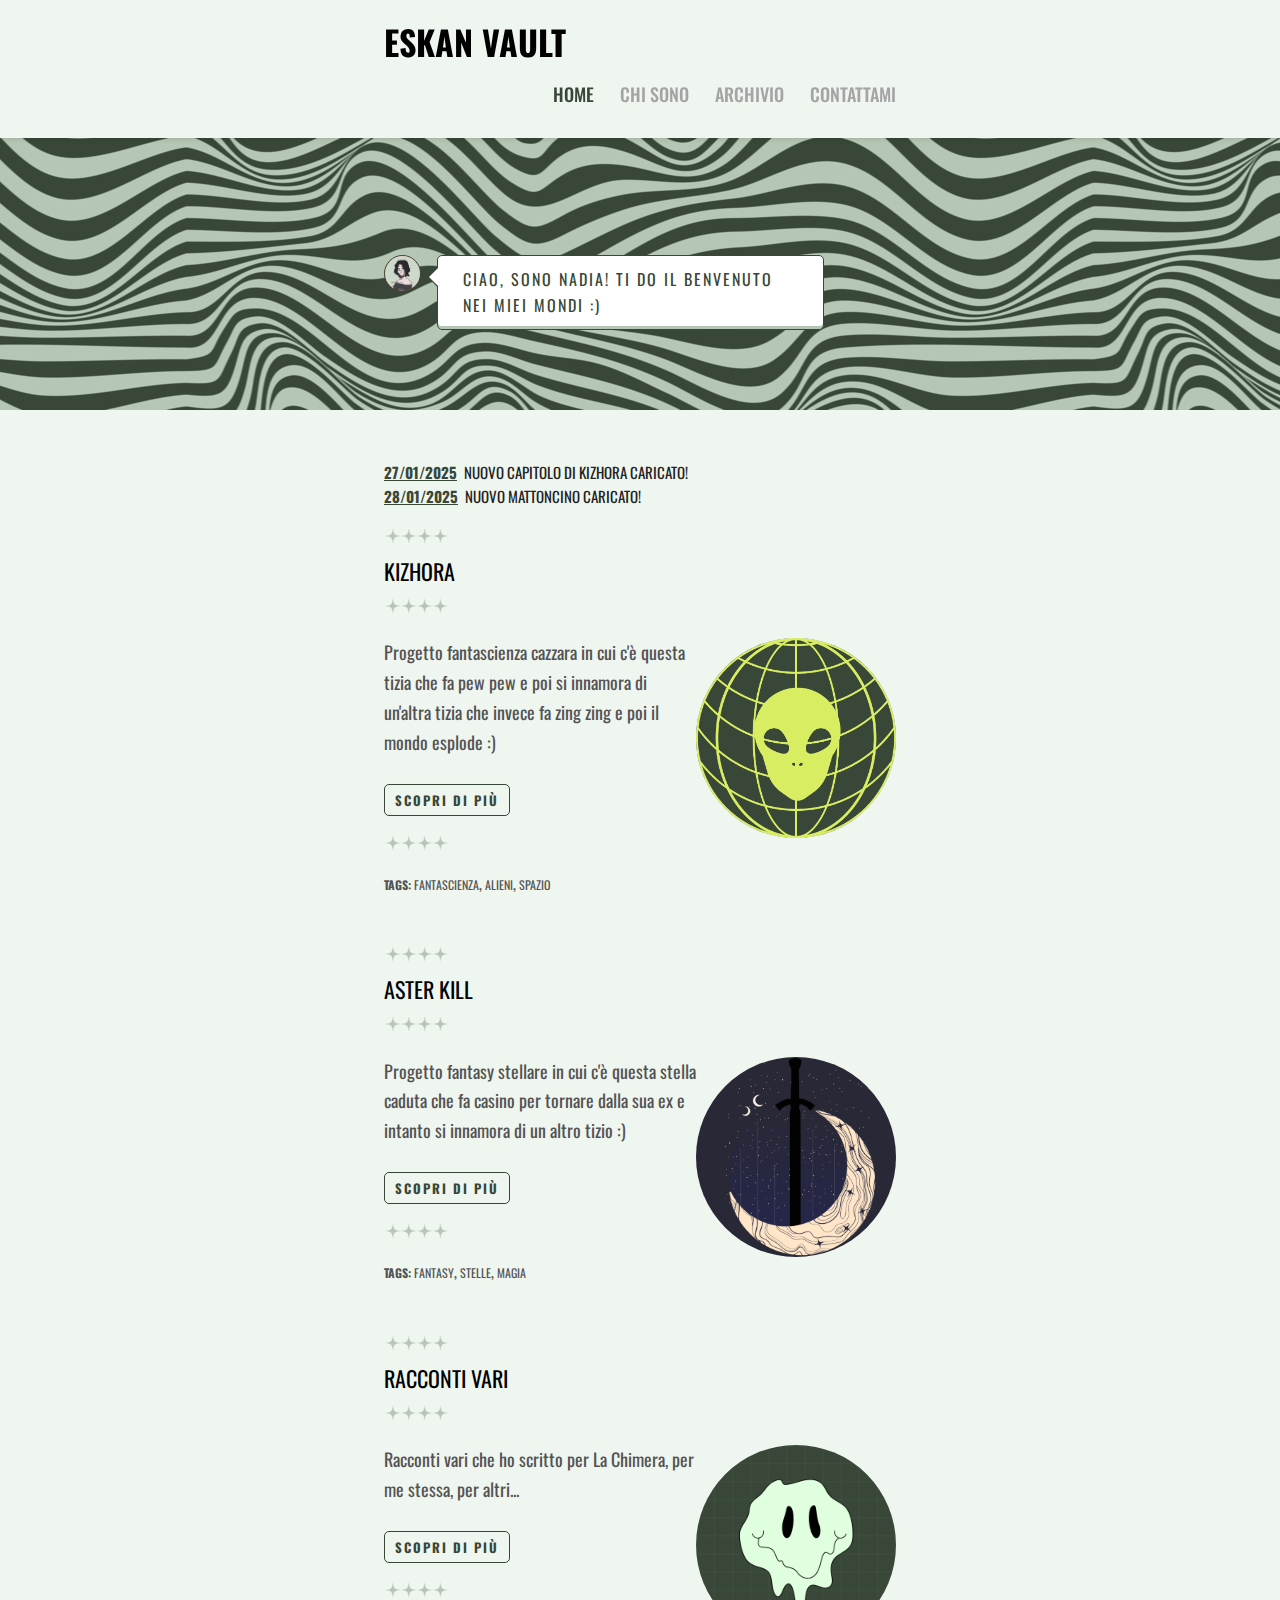
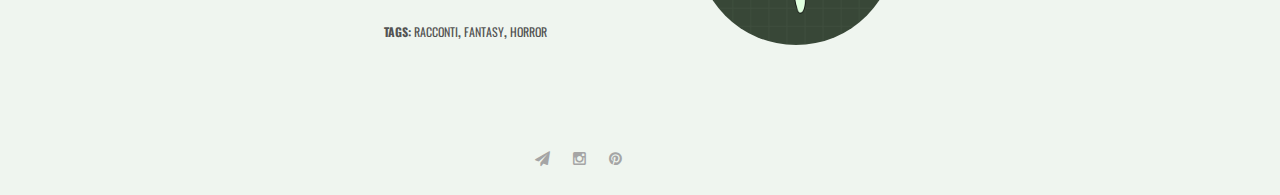
==== commit 33e8684d: "homepage" ====
--- a/index.html
+++ b/index.html
@@ -4,12 +4,6 @@
   <title>ESKAN VAULT</title>
   <meta charset="utf-8" />
   <meta name="viewport" content="width=device-width, initial-scale=1">
-  <!--<meta name="description" content="Saturn is free PSD &amp; HTML template by @flamekaizar">
-  <meta name="author" content="Afnizar Nur Ghifari">-->
-  <meta name="viewport" content="width=device-width, initial-scale=1" />
-  <!--<link rel="stylesheet" href="css/kube.min.css" />
-  <link rel="stylesheet" href="css/font-awesome.min.css" />
-  <link rel="stylesheet" href="css/custom.min.css" />-->
   <link rel="stylesheet" href="css/kube.css" />
   <link rel="stylesheet" href="css/font-awesome.min.css" />
   <link rel="stylesheet" href="css/custom.css" />
@@ -26,13 +20,13 @@
         <nav class="navbar logo-w navbar-left">
           <a class="logo" href="index.html">ESKAN VAULT</a>
         </nav>
-        <div class="navigation-toggle" data-tools="navigation-toggle" data-target="#navbar-1">
+        <div class="navigation-toggle navigation-toggle-show" data-tools="navigation-toggle" data-target="#navbar-1">
           <span class="logo">Eskan Vault</span>
         </div>
         <nav id="navbar-1" class="navbar item-nav navbar-right">
           <ul>
             <li class="active"><a href="index.html">Home</a></li>
-            <li><a href="/ChiSono">Chi sono</a></li>
+            <li><a href="ChiSono.html">Chi sono</a></li>
             <li><a href="#">Archivio</a></li>
             <li><a href="#">Contattami</a></li>
           </ul>
@@ -58,31 +52,92 @@
   <!-- Content -->
   <div class="content">
     <div class="container">
+
+<div class="updates">
+  <p><strong>27/01/2025</strong> Nuovo capitolo di Kizhora caricato!</p>
+  <p><strong>28/01/2025</strong> Nuovo mattoncino caricato!</p>
+</div>
+
       <!-- Post -->
       <div class="post">
         <!-- Heading -->
-        <a href="#"><h1>Apertura del vault</h1></a>
+        <a href="#"><h1>KIZHORA</h1></a>
         <!--<hr>-->
         <div class="in-content">
-          <p>
-            Non so cosa scrivere aiuto lol
+          <img class="right" src="img/Kizhora-Logo.png" alt="">
+          <p>
+            Progetto fantascienza cazzara in cui c'è questa tizia che fa pew pew e poi si innamora di un'altra tizia che invece fa zing zing e poi il mondo esplode :)
           </p>
           <a class="read-more" href="#">Scopri di più</a>
         </div>
-        <!--<div class="foot-post">
-          <div class="units-row">
-            <div class="unit-100">
-              <strong>Tags:</strong>
-              <a href="#">Galaxy</a>,
-              <a href="#">Human</a>,
-              <a href="#">World</a>,
-            </div>
-            <div class="unit-100">
-              <strong>COMMENTS:</strong>
-              <a href="#">3</a>
-            </div>
-          </div>
-        </div>-->
+        <div class="foot-post">
+          <div class="units-row">
+            <div class="unit-100">
+              <strong>Tags:</strong>
+              <a href="#">Fantascienza</a>,
+              <a href="#">Alieni</a>,
+              <a href="#">Spazio</a>
+            </div>
+            <!-- <div class="unit-100">
+              <strong>COMMENTS:</strong>
+              <a href="#">3</a>
+            </div> -->
+          </div>
+        </div>
+      </div>
+
+      <div class="post">
+        <!-- Heading -->
+        <a href="#"><h1>ASTER KILL</h1></a>
+        <!--<hr>-->
+        <div class="in-content">
+          <img class="right" src="img/asterkill-logo.png" alt="">
+          <p>
+            Progetto fantasy stellare in cui c'è questa stella caduta che fa casino per tornare dalla sua ex e intanto si innamora di un altro tizio :)
+          </p>
+          <a class="read-more" href="#">Scopri di più</a>
+        </div>
+        <div class="foot-post">
+          <div class="units-row">
+            <div class="unit-100">
+              <strong>Tags:</strong>
+              <a href="#">Fantasy</a>,
+              <a href="#">Stelle</a>,
+              <a href="#">Magia</a>
+            </div>
+            <!-- <div class="unit-100">
+              <strong>COMMENTS:</strong>
+              <a href="#">3</a>
+            </div> -->
+          </div>
+        </div>
+      </div>
+
+      <div class="post">
+        <!-- Heading -->
+        <a href="#"><h1>RACCONTI VARI</h1></a>
+        <!--<hr>-->
+        <div class="in-content">
+          <img class="right" src="img/racconti-logo.png" alt="">
+          <p>
+            Racconti vari che ho scritto per La Chimera, per me stessa, per altri...
+          </p>
+          <a class="read-more" href="#">Scopri di più</a>
+        </div>
+        <div class="foot-post">
+          <div class="units-row">
+            <div class="unit-100">
+              <strong>Tags:</strong>
+              <a href="#">Racconti</a>,
+              <a href="#">Fantasy</a>,
+              <a href="#">Horror</a>
+            </div>
+            <!-- <div class="unit-100">
+              <strong>COMMENTS:</strong>
+              <a href="#">3</a>
+            </div> -->
+          </div>
+        </div>
       </div>
       <!-- /post -->
       <!-- Post -->
@@ -166,4 +221,4 @@
   <script src="js/jquery.min.js"></script>
   <script src="js/kube.min.js"></script>
 </body>
-</html>+</html>
--- a/css/kube.css
+++ b/css/kube.css
@@ -758,7 +758,7 @@
   margin-left: 0;
 }
 .units-row .unit-90 {
-  width: 85.7%;
+  width: 75.7%;
 }
 .units-row .unit-80 {
   width: 79.4%;
@@ -1411,7 +1411,7 @@
   text-transform: uppercase;
   position: relative;
   color: #0f0f0f;
-  background-color: #ffffff;
+  background-color: #eff5ef;
 }
 .navigation-toggle:after {
   position: absolute;
--- a/css/custom.css
+++ b/css/custom.css
@@ -14,30 +14,77 @@
   --verde-scuro: #384737;
   --verde-chiaro: #b5c6b4;
 }
+html{
+  height: 100%;
+  font-family: "Oswald", sans-serif;
+  background-color:#eff5ef;
+}
 
 body {
-  margin-bottom: 50px
+  margin-bottom: 50px;
+  font-family: "Oswald", sans-serif;
+  background-color:#eff5ef;
 }
 
 a {
   font-family: "Oswald", sans-serif
 }
 
+.updates{
+  margin-bottom:25px;
+  margin-bottom: 50px;
+  text-transform: uppercase;
+  cursor: pointer;
+}
+
+.updates p{
+  margin-bottom:0px;
+}
+
+.updates p:hover{
+  color:var(--verde-chiaro);
+}
+
+.updates strong{
+color: var(--verde-scuro);
+margin-right:4px;
+text-decoration: underline;
+}
+
 .container {
   margin: auto;
-  max-width: 662px;
-  padding: 0 20px;
-}
+  max-width: 40%;
+  /*padding: 0 20px;*/
+}
+
+.container-background{
+              background-image:  url(../img/Sfondo.png);
+  background-repeat: repeat-y repeat-x;
+  background-attachment: fixed;
+  height: 100%;
+}
+
+.chi-sono-card{
+  background-color: white;
+  border: 1px solid var(--verde-scuro);
+  border-radius: 10px;
+  width: 40%;
+  height: 80%;
+  margin: auto;
+padding:0px !important;
+}
+
 /* Navigation */
 .main-nav {
   padding-top: 30px;
   padding-bottom: 25px;
-  background-color: #FFF;
   -moz-box-shadow: 0 1px 5px rgba(0, 0, 0, 0.1);
   -webkit-box-shadow: 0 1px 5px rgba(0, 0, 0, 0.1);
   box-shadow: 0 1px 5px rgba(0, 0, 0, 0.1);
   z-index: 10;
-  position: relative;
+  position: sticky;
+  background-color: #eff5ef;
+  top:0;
 }
 
 .group.top-nav {
@@ -68,7 +115,7 @@
 
 .navigation-toggle .logo {
   font-size: 20px;
-  text-transform: capitalize;
+  /*text-transform: capitalize;*/
 }
 
 .top-nav .item-nav li.active a {
@@ -150,7 +197,7 @@
 }
 
 .content {
-  padding-top: 75px
+  padding-top: 50px
 }
 
 .post {
@@ -188,7 +235,9 @@
 }
 
 .content .post img {
-  margin-bottom: 20px
+  margin-bottom: 20px;
+  max-width:200px;
+  border-radius: 50%;
 }
 
 .content .post hr {
@@ -206,6 +255,7 @@
   left: 1px;
   width: 66px;
   height: 7px;
+ 
 }
 .content .post h1:after {
   content: url(../img/separator.png);
@@ -221,7 +271,6 @@
 
 a.read-more {
   padding: 5px 10px;
-  background-color: #FFF;
   border: 1px solid var(--verde-scuro);
   -moz-border-radius: 5px;
   -webkit-border-radius: 5px;
@@ -601,13 +650,24 @@
 /* Responsive */
 @media only screen and (max-width: 767px) {
   .intro {
-    padding-top: 50px
+    padding-top: 20px
+  }
+
+  .container{
+    max-width: 70%;
+  }
+
+  .content .post img {
+   max-width: 150px;
+   float:right !important;
+   margin-left:20px;
   }
 
   img.img-intro {
     display: block;
     margin-left: auto;
     margin-right: auto;
+    width: 70px;
   }
 
   .logo-w {
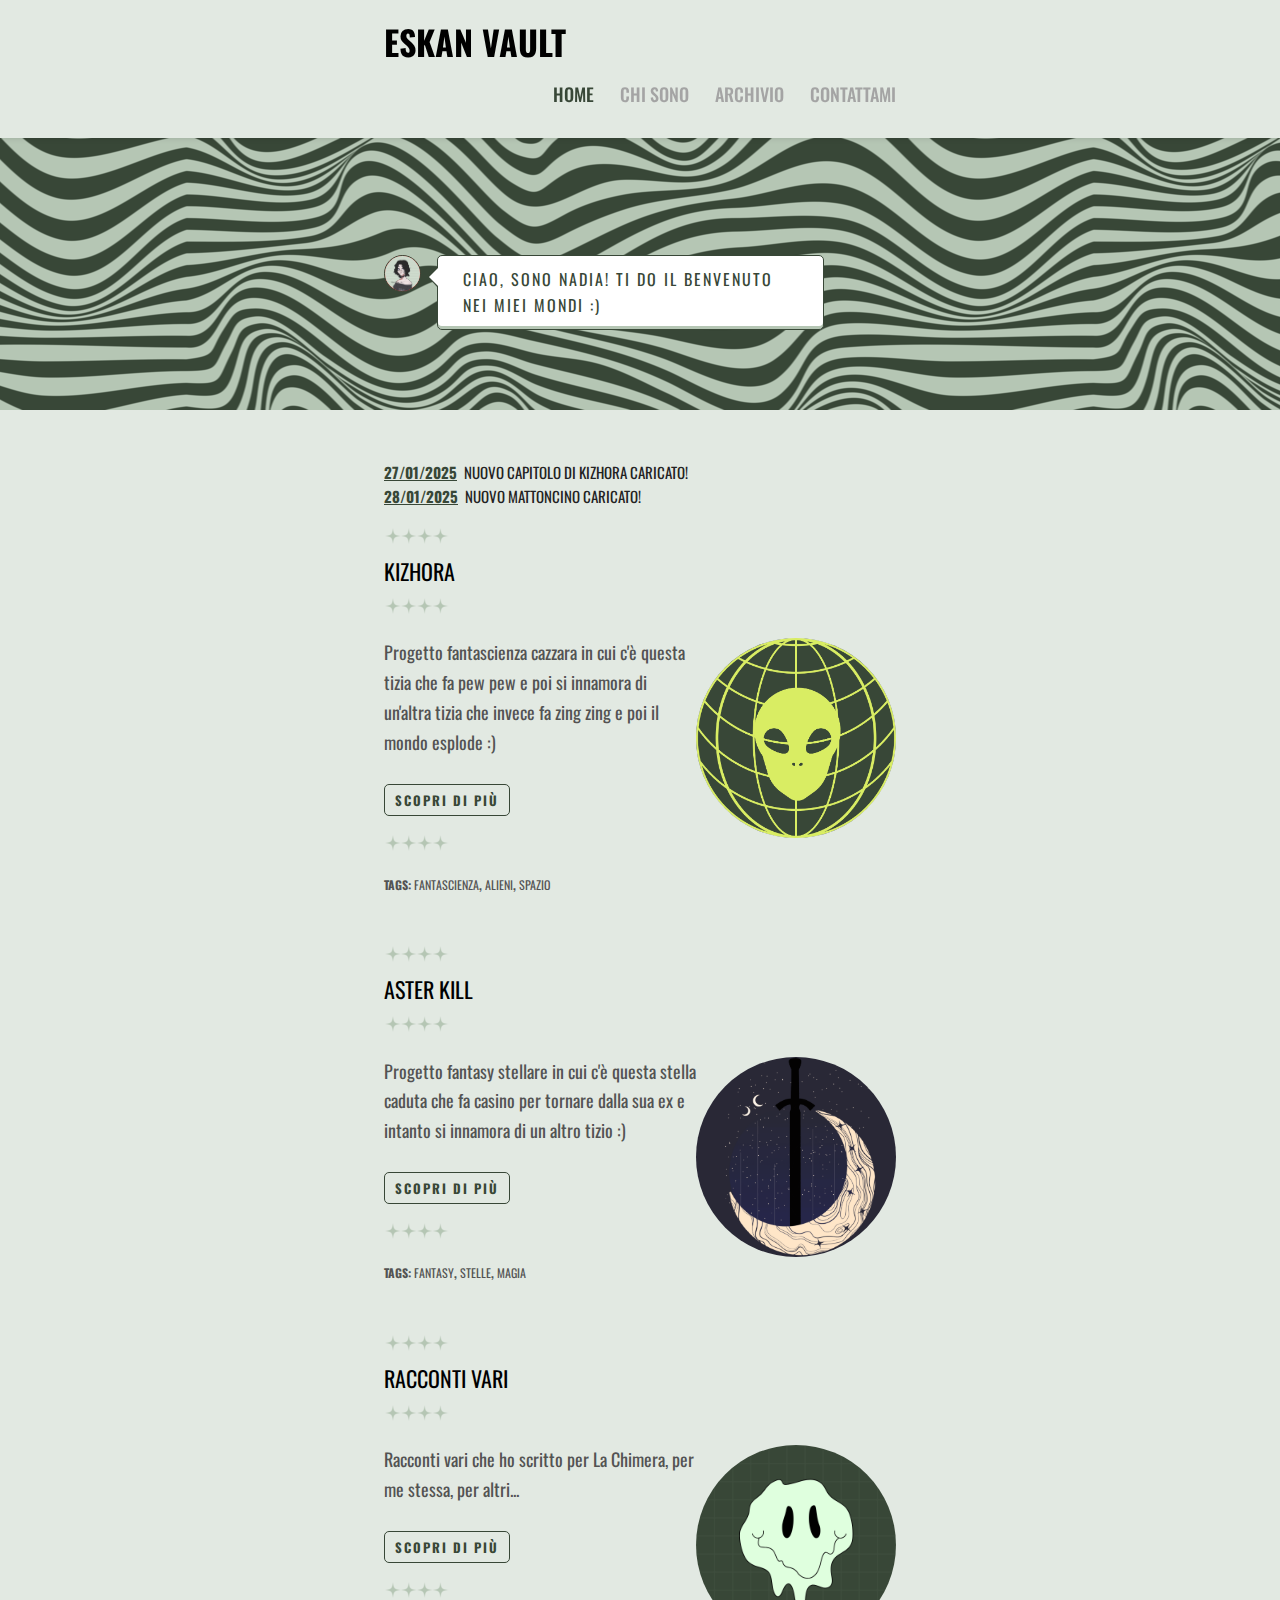
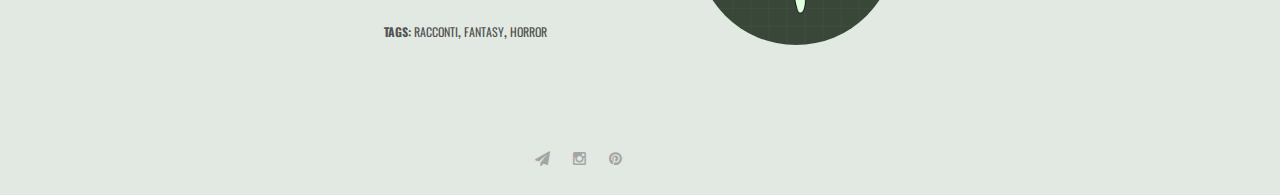
==== commit d9e565a8: "pagina archivio" ====
--- a/index.html
+++ b/index.html
@@ -27,7 +27,7 @@
           <ul>
             <li class="active"><a href="index.html">Home</a></li>
             <li><a href="ChiSono.html">Chi sono</a></li>
-            <li><a href="#">Archivio</a></li>
+            <li><a href="Archivio.html">Archivio</a></li>
             <li><a href="#">Contattami</a></li>
           </ul>
         </nav>
--- a/css/custom.css
+++ b/css/custom.css
@@ -13,22 +13,49 @@
 :root {
   --verde-scuro: #384737;
   --verde-chiaro: #b5c6b4;
+  --verde-bg:#e2e9e2;
 }
 html{
   height: 100%;
   font-family: "Oswald", sans-serif;
-  background-color:#eff5ef;
+  background-color:var(--verde-bg);
+
+  /* scrollbar-color: var(--verde-scuro) var(--verde-chiaro);
+  scrollbar-width: thin !important; */
 }
 
 body {
   margin-bottom: 50px;
   font-family: "Oswald", sans-serif;
-  background-color:#eff5ef;
+  background-color:var(--verde-bg);
+}
+
+/* Works on Firefox */
+* {
+  scrollbar-width: thin;
+  scrollbar-color: var(--verde-scuro) var(--verde-chiaro);
+}
+
+/* Works on Chrome, Edge, and Safari */
+*::-webkit-scrollbar {
+  width: 12px;
+}
+
+*::-webkit-scrollbar-track {
+  background: var(--verde-chiaro);
+}
+
+*::-webkit-scrollbar-thumb {
+  background-color: var(--verde-scuro);
+  border-radius: 20px;
+  border: 3px solid var(--verde-chiaro);
 }
 
 a {
   font-family: "Oswald", sans-serif
 }
+
+
 
 .updates{
   margin-bottom:25px;
@@ -57,21 +84,65 @@
   /*padding: 0 20px;*/
 }
 
+.archivio-cover{
+  border-radius: 0% !important;
+  border:2px solid var(--verde-scuro);
+  margin-left: 20px;
+}
+
 .container-background{
               background-image:  url(../img/Sfondo.png);
   background-repeat: repeat-y repeat-x;
   background-attachment: fixed;
   height: 100%;
+  padding-bottom:20px;
 }
 
 .chi-sono-card{
-  background-color: white;
+  background-color: var(--verde-bg);
   border: 1px solid var(--verde-scuro);
   border-radius: 10px;
-  width: 40%;
-  height: 80%;
+  width: 60%;
+  min-height: 50%;
+  height: 85%;
   margin: auto;
-padding:0px !important;
+padding:20px !important;
+font-size:120%;
+}
+
+.chi-sono-avatar{
+  float:left;
+  border-radius: 50%;
+  border:2px solid var(--verde-scuro);
+  margin-right:10px;
+  width: 250px;
+}
+
+.chi-sono-text{
+ float: left;
+ margin-top:10px;
+ overflow-y: auto;
+ height: 60%;
+ padding-bottom: 10px;
+}
+
+.chi-sono-text p{
+  max-height: inherit;
+  margin-bottom:0px;
+}
+
+.chi-sono-text br{
+  display: block;
+  margin-bottom: 10px;
+  content: "";
+}
+
+.chi-sono-elenco{
+  font-size: 110%;
+}
+
+.chi-sono-elenco p{
+  margin-bottom:0;
 }
 
 /* Navigation */
@@ -83,7 +154,7 @@
   box-shadow: 0 1px 5px rgba(0, 0, 0, 0.1);
   z-index: 10;
   position: sticky;
-  background-color: #eff5ef;
+  background-color: var(--verde-bg);
   top:0;
 }
 
@@ -116,6 +187,10 @@
 .navigation-toggle .logo {
   font-size: 20px;
   /*text-transform: capitalize;*/
+}
+
+.navigation-toggle{
+  background-color: var(--verde-bg);
 }
 
 .top-nav .item-nav li.active a {
@@ -653,6 +728,20 @@
     padding-top: 20px
   }
 
+  .chi-sono-card{
+width: 80%;
+font-size: 100%;
+  }
+
+  .chi-sono-avatar{
+    width: 150px;
+  }
+
+  .chi-sono-text{
+    height: 70%;
+  }
+
+ 
   .container{
     max-width: 70%;
   }
@@ -697,3 +786,39 @@
     padding-top: 10px
   }
 }
+
+
+@media only screen and (max-height:700px)
+{
+  .chi-sono-text{
+    height: 65%;
+  }
+
+  .chi-sono-avatar{
+    width: 130px;
+  }
+
+  .chi-sono-card{
+    font-size: 100%;
+  }
+}
+
+@media only screen and (max-height:600px)
+{
+  .chi-sono-text{
+    height: 60%;
+  }
+
+  .chi-sono-avatar{
+    width: 110px;
+  }
+
+  .chi-sono-card{
+    font-size: 90%;
+  }
+
+  .chi-sono-elenco{
+    font-size: 90%;
+  }
+
+}
